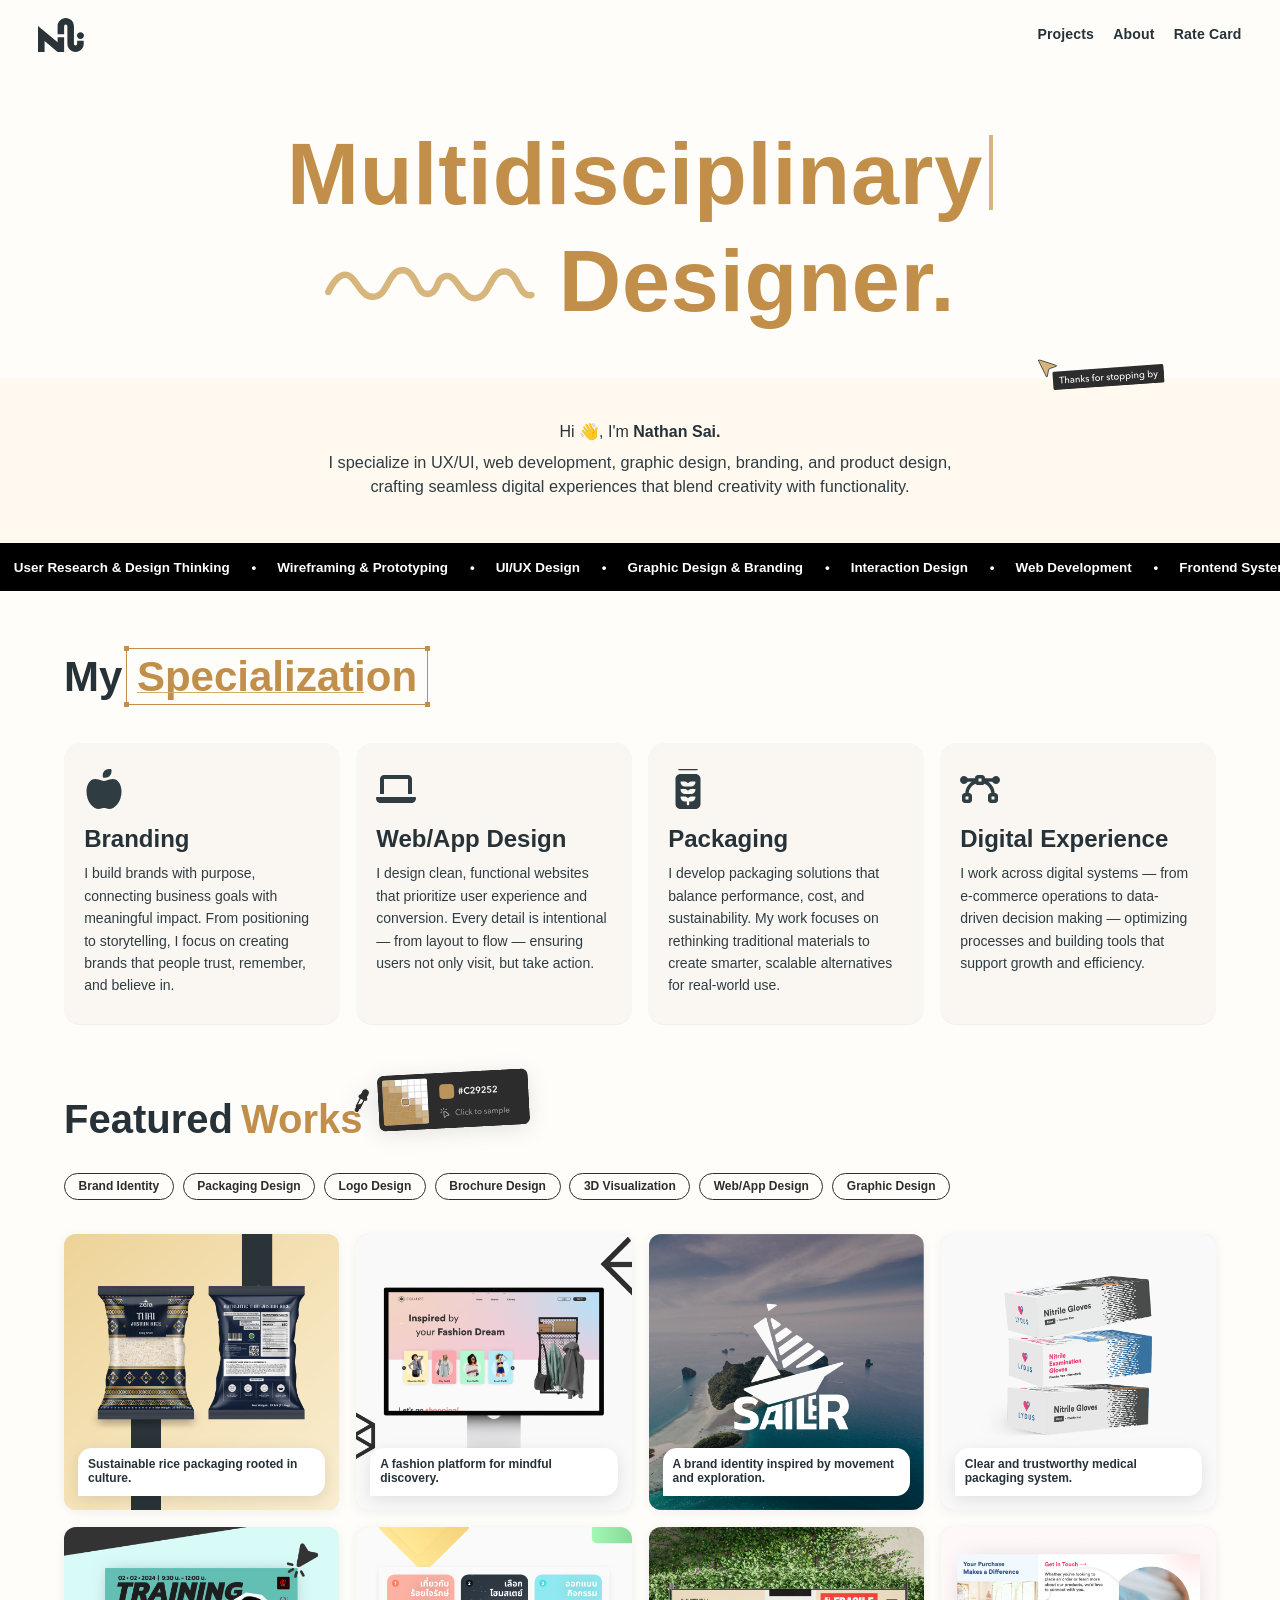
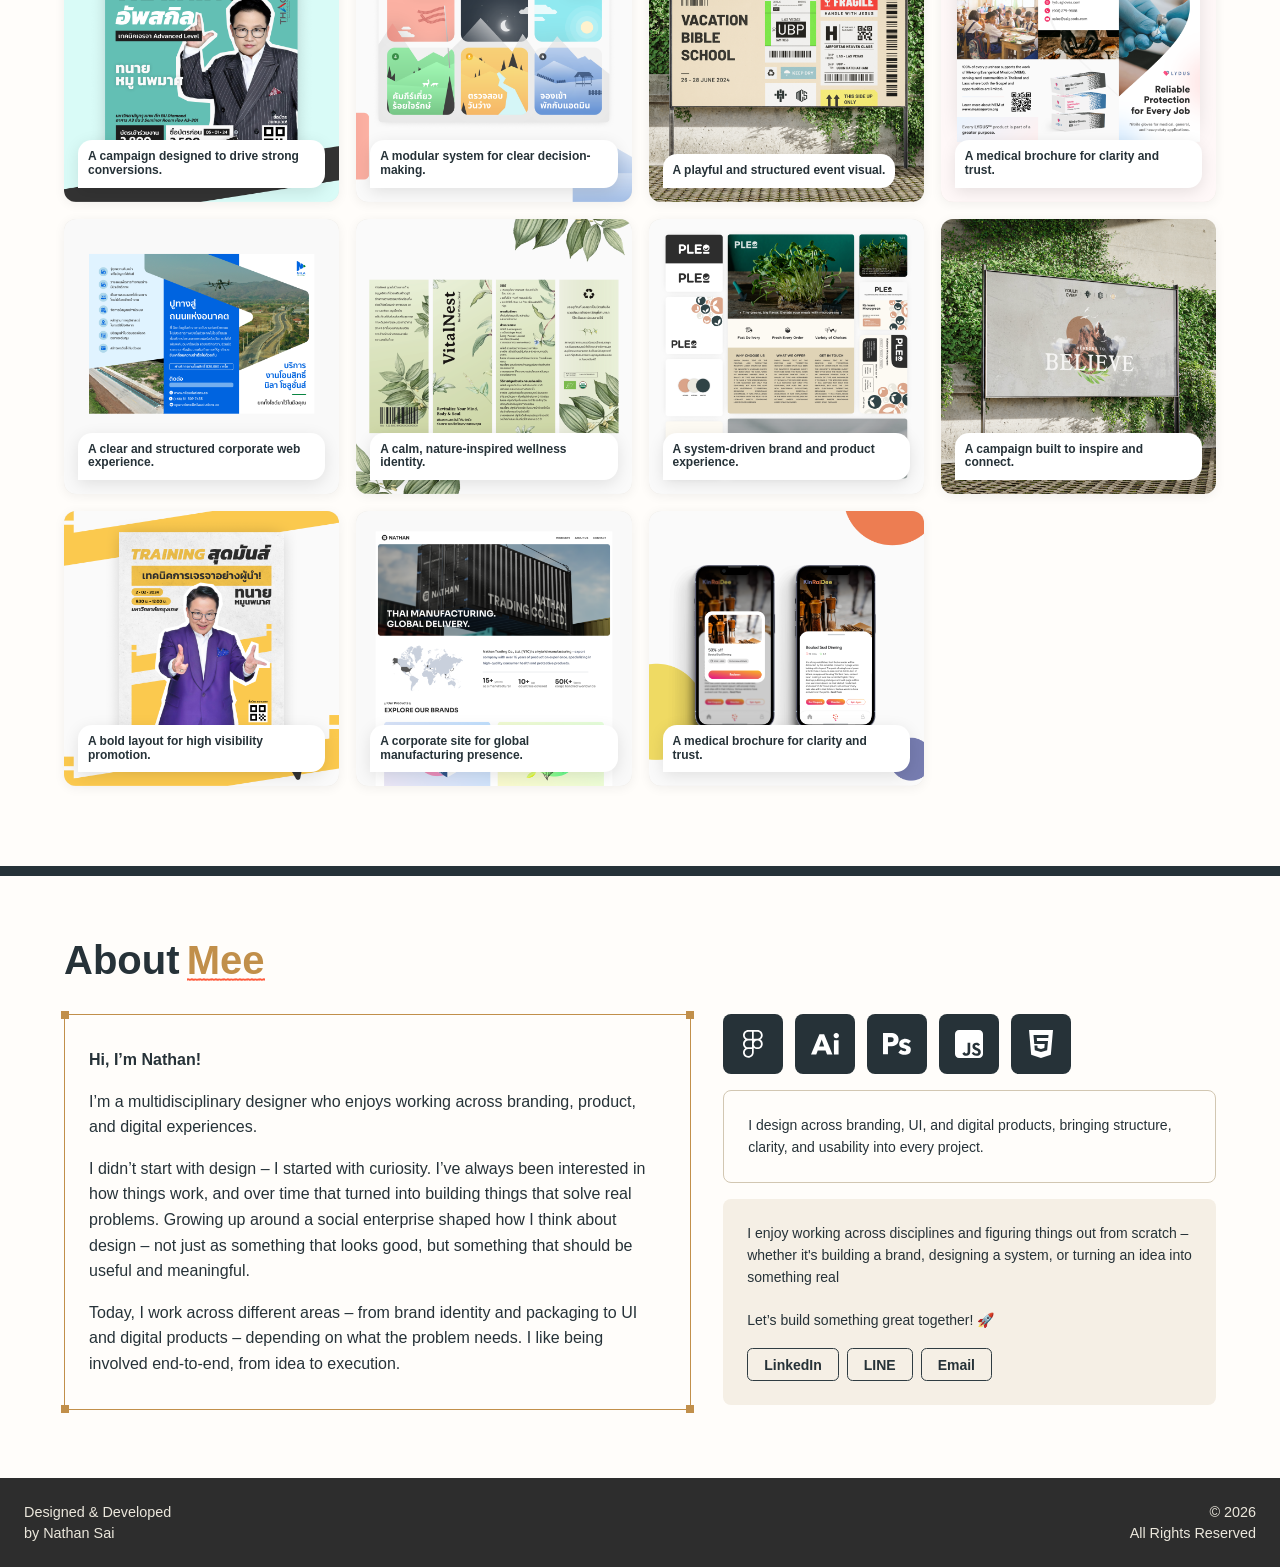
==== index.html @ 3f5f09cc "update: add rate-card page" ====
<!doctype html>
<html lang="en">
  <head>
    <meta charset="UTF-8" />
    <meta name="viewport" content="width=device-width, initial-scale=1.0" />
    <title>Nathan Sai | Multidisciplinary Designer</title>
    <link rel="stylesheet" href="css/styles.css" />
    <script src="js/script.js" defer></script>
  </head>
  <body>
    <header class="site-header">
      <a class="logo-link" href="index.html" aria-label="Home">
        <img src="assets/img/logo-nav.svg" alt="Nathan Sai logo" />
      </a>

      <button class="menu-toggle" aria-label="Toggle navigation" aria-expanded="false" aria-controls="site-nav">
        <span></span>
        <span></span>
        <span></span>
      </button>

      <nav class="site-nav" id="site-nav">
        <a href="#projects">Projects</a>
        <a href="#about">About</a>
        <a href="rate-card.html">Rate Card</a>
      </nav>
    </header>

    <main>
      <section class="hero-section">
        <div class="container hero-content">
          <h1 class="hero-title">
            <span class="hero-line">
              <span class="typing-word" data-typing-text="Multidisciplinary">Multidisciplinary</span>
            </span>
            <span class="hero-line hero-line--bottom">
              <img class="hero-wave" src="assets/img/line-element.svg" alt="" aria-hidden="true" />
              Designer.
            </span>
          </h1>
        </div>
      </section>

      <section class="intro-section">
        <img
          class="hero-intro-figure"
          src="assets/img/figma-user-mouse-element.svg"
          alt=""
          aria-hidden="true"
        />
        <div class="container intro-content">
          <h2>Hi 👋, I'm <strong>Nathan Sai.</strong></h2>
          <p>
            I specialize in UX/UI, web development, graphic design, branding, and product design,
            crafting seamless digital experiences that blend creativity with functionality.
          </p>
        </div>
      </section>

      <section class="tag-strip" aria-label="Core Skills">
        <div class="marquee-track" data-marquee>
          <span class="tag-pill">User Research &amp; Design Thinking</span>
          <span class="tag-pill">Wireframing &amp; Prototyping</span>
          <span class="tag-pill">UI/UX Design</span>
          <span class="tag-pill">Graphic Design &amp; Branding</span>
          <span class="tag-pill">Interaction Design</span>
          <span class="tag-pill">Web Development</span>
          <span class="tag-pill">Frontend Systems</span>
        </div>
      </section>

      <section class="specialization-section" aria-labelledby="specialization-heading">
        <div class="container specialization-section__inner">
          <h2 id="specialization-heading" class="specialization-heading">
            <span class="specialization-heading__my">My</span><span class="specialization-heading__selected">
              <span class="specialization-heading__handle specialization-heading__handle--tl" aria-hidden="true"></span>
              <span class="specialization-heading__handle specialization-heading__handle--tr" aria-hidden="true"></span>
              <span class="specialization-heading__handle specialization-heading__handle--bl" aria-hidden="true"></span>
              <span class="specialization-heading__handle specialization-heading__handle--br" aria-hidden="true"></span>
              <span class="specialization-heading__selected-text"><span class="specialization-first-letter">S</span>pecialization</span>
            </span>
          </h2>

          <div class="specialization-cards">
            <article class="specialization-card">
              <div class="specialization-card__icon" aria-hidden="true">
                <svg xmlns="http://www.w3.org/2000/svg" viewBox="0 0 448 512"><!--!Font Awesome Free v7.2.0 by @fontawesome - https://fontawesome.com License - https://fontawesome.com/license/free Copyright 2026 Fonticons, Inc.--><path d="M224 112c-8.8 0-16-7.2-16-16l0-16c0-44.2 35.8-80 80-80l16 0c8.8 0 16 7.2 16 16l0 16c0 44.2-35.8 80-80 80l-16 0zM0 288c0-76.3 35.7-160 112-160 27.3 0 59.7 10.3 82.7 19.3 18.8 7.3 39.9 7.3 58.7 0 22.9-8.9 55.4-19.3 82.7-19.3 76.3 0 112 83.7 112 160 0 128-80 224-160 224-16.5 0-38.1-6.6-51.5-11.3-8.1-2.8-16.9-2.8-25 0-13.4 4.7-35 11.3-51.5 11.3-80 0-160-96-160-224z"/></svg>
              </div>
              <h3 class="specialization-card__title">Branding</h3>
              <p class="specialization-card__copy">
                I build brands with purpose, connecting business goals with meaningful impact. From positioning to storytelling, I focus on creating brands that people trust, remember, and believe in.
              </p>
            </article>

            <article class="specialization-card">
              <div class="specialization-card__icon" aria-hidden="true">
                <svg xmlns="http://www.w3.org/2000/svg" viewBox="0 0 640 512"><!--!Font Awesome Free v7.2.0 by @fontawesome - https://fontawesome.com License - https://fontawesome.com/license/free Copyright 2026 Fonticons, Inc.--><path d="M128 32C92.7 32 64 60.7 64 96l0 240 64 0 0-240 384 0 0 240 64 0 0-240c0-35.3-28.7-64-64-64L128 32zM19.2 384C8.6 384 0 392.6 0 403.2 0 445.6 34.4 480 76.8 480l486.4 0c42.4 0 76.8-34.4 76.8-76.8 0-10.6-8.6-19.2-19.2-19.2L19.2 384z"/></svg>
              </div>
              <h3 class="specialization-card__title">Web/App Design</h3>
              <p class="specialization-card__copy">
                I design clean, functional websites that prioritize user experience and conversion. Every detail is intentional — from layout to flow — ensuring users not only visit, but take action.
              </p>
            </article>

            <article class="specialization-card">
              <div class="specialization-card__icon" aria-hidden="true">
                <svg xmlns="http://www.w3.org/2000/svg" viewBox="0 0 320 512"><!--!Font Awesome Free v7.2.0 by @fontawesome - https://fontawesome.com License - https://fontawesome.com/license/free Copyright 2026 Fonticons, Inc.--><path d="M32-8c0-13.3 10.7-24 24-24l208 0c13.3 0 24 10.7 24 24s-10.7 24-24 24L56 16C42.7 16 32 5.3 32-8zM0 128C0 92.7 28.7 64 64 64l192 0c35.3 0 64 28.7 64 64l0 320c0 35.3-28.7 64-64 64L64 512c-35.3 0-64-28.7-64-64L0 128zm112 32l-42.2 0c-3.2 0-5.8 2.6-5.8 5.8 0 32.1 26 58.2 58.2 58.2l75.6 0c32.1 0 58.2-26 58.2-58.2 0-3.2-2.6-5.8-5.8-5.8L208 160c-19.1 0-36.3 8.4-48 21.7-11.7-13.3-28.9-21.7-48-21.7zm48 117.7c-11.7-13.3-28.9-21.7-48-21.7l-42.2 0c-3.2 0-5.8 2.6-5.8 5.8 0 32.1 26 58.2 58.2 58.2l75.6 0c32.1 0 58.2-26 58.2-58.2 0-3.2-2.6-5.8-5.8-5.8L208 256c-19.1 0-36.3 8.4-48 21.7zM112 352l-42.2 0c-3.2 0-5.8 2.6-5.8 5.8 0 32.1 26 58.2 58.2 58.2l21.8 0 0 32c0 8.8 7.2 16 16 16s16-7.2 16-16l0-32 21.8 0c32.1 0 58.2-26 58.2-58.2 0-3.2-2.6-5.8-5.8-5.8L208 352c-19.1 0-36.3 8.4-48 21.7-11.7-13.3-28.9-21.7-48-21.7z"/></svg>
              </div>
              <h3 class="specialization-card__title">Packaging</h3>
              <p class="specialization-card__copy">
                I develop packaging solutions that balance performance, cost, and sustainability. My work focuses on rethinking traditional materials to create smarter, scalable alternatives for real-world use.
              </p>
            </article>

            <article class="specialization-card">
              <div class="specialization-card__icon" aria-hidden="true">
                <svg xmlns="http://www.w3.org/2000/svg" viewBox="0 0 640 512"><!--!Font Awesome Free v7.2.0 by @fontawesome - https://fontawesome.com License - https://fontawesome.com/license/free Copyright 2026 Fonticons, Inc.--><path d="M296 136l0-48 48 0 0 48-48 0zM288 32c-26.5 0-48 21.5-48 48l0 4-118.4 0C111.2 62.7 89.3 48 64 48 28.7 48 0 76.7 0 112s28.7 64 64 64c25.3 0 47.2-14.7 57.6-36l66.9 0c-58.9 39.6-98.9 105-104 180L80 320c-26.5 0-48 21.5-48 48l0 64c0 26.5 21.5 48 48 48l64 0c26.5 0 48-21.5 48-48l0-64c0-26.5-21.5-48-48-48l-3.3 0c5.9-67 48.5-123.4 107.5-149.1 8.6 12.7 23.2 21.1 39.8 21.1l64 0c16.6 0 31.1-8.4 39.8-21.1 59 25.7 101.6 82.1 107.5 149.1l-3.3 0c-26.5 0-48 21.5-48 48l0 64c0 26.5 21.5 48 48 48l64 0c26.5 0 48-21.5 48-48l0-64c0-26.5-21.5-48-48-48l-4.5 0c-5-75-45.1-140.4-104-180l66.9 0c10.4 21.3 32.3 36 57.6 36 35.3 0 64-28.7 64-64s-28.7-64-64-64c-25.3 0-47.2 14.7-57.6 36l-118.4 0 0-4c0-26.5-21.5-48-48-48l-64 0zM88 376l48 0 0 48-48 0 0-48zm416 48l0-48 48 0 0 48-48 0z"/></svg>
              </div>
              <h3 class="specialization-card__title">Digital Experience</h3>
              <p class="specialization-card__copy">
                I work across digital systems — from e-commerce operations to data-driven decision making — optimizing processes and building tools that support growth and efficiency.
              </p>
            </article>
          </div>
        </div>
      </section>

      <section class="featured-section" id="projects">
        <div class="container">
          <div class="featured-works-header">
            <h2 class="featured-section__title">
              Featured
              <span class="featured-heading-highlight">
                <span class="featured-works-highlight">
                  Works
                  <span class="featured-eyedrop-ui" aria-hidden="true">
                    <img src="assets/img/eye-drop-icon.svg" class="featured-eyedrop-icon" alt="" />
                    <img src="assets/img/figma-eye-drop-box.svg" class="featured-eyedrop-box" alt="" />
                  </span>
                </span>
              </span>
              <span class="featured-heading-icon" aria-hidden="true">
                <img src="assets/img/i-cursor-icon.svg" alt="" />
              </span>
            </h2>
          </div>
          <div class="featured-work-filters" data-featured-filters aria-label="Filter featured works by tag"></div>

          <div class="featured-work-grid">
            <article
              class="featured-work-card"
              role="button"
              tabindex="0"
              data-project-index="1"
              aria-haspopup="dialog"
              aria-controls="featured-work-modal"
              aria-label="Open project: Zeragrains Packaging"
            >
              <img src="assets/img/featured-img/img-1.png" alt="Zeragrains packaging project" />
              <div class="featured-work-bubble">
                Sustainable rice packaging rooted in culture.
              </div>
            </article>

            <article
              class="featured-work-card"
              role="button"
              tabindex="0"
              data-project-index="2"
              aria-haspopup="dialog"
              aria-controls="featured-work-modal"
              aria-label="Open project: CQUARE Website"
            >
              <img src="assets/img/featured-img/img-2.png" alt="CQUARE website project" />
              <div class="featured-work-bubble">
                A fashion platform for mindful discovery.
              </div>
            </article>

            <article
              class="featured-work-card"
              role="button"
              tabindex="0"
              data-project-index="3"
              aria-haspopup="dialog"
              aria-controls="featured-work-modal"
              aria-label="Open project: Sailer Branding"
            >
              <img src="assets/img/featured-img/img-3.png" alt="Sailer branding project" />
              <div class="featured-work-bubble">
                A brand identity inspired by movement and exploration.
              </div>
            </article>

            <article
              class="featured-work-card"
              role="button"
              tabindex="0"
              data-project-index="4"
              aria-haspopup="dialog"
              aria-controls="featured-work-modal"
              aria-label="Open project: LYDUS Gloves Packaging"
            >
              <img src="assets/img/featured-img/img-4.png" alt="LYDUS gloves packaging project" />
              <div class="featured-work-bubble">
                Clear and trustworthy medical packaging system.
              </div>
            </article>

            <article
              class="featured-work-card"
              role="button"
              tabindex="0"
              data-project-index="5"
              aria-haspopup="dialog"
              aria-controls="featured-work-modal"
              aria-label="Open project: Training Campaign"
            >
              <img src="assets/img/featured-img/img-5.png" alt="Training campaign project" />
              <div class="featured-work-bubble">
                A campaign designed to drive strong conversions.
              </div>
            </article>

            <article
              class="featured-work-card"
              role="button"
              tabindex="0"
              data-project-index="6"
              aria-haspopup="dialog"
              aria-controls="featured-work-modal"
              aria-label="Open project: UI Card System"
            >
              <img src="assets/img/featured-img/img-6.png" alt="UI card system project" />
              <div class="featured-work-bubble">
                A modular system for clear decision-making.
              </div>
            </article>

            <article
              class="featured-work-card"
              role="button"
              tabindex="0"
              data-project-index="7"
              aria-haspopup="dialog"
              aria-controls="featured-work-modal"
              aria-label="Open project: Vacation Bible School Poster"
            >
              <img src="assets/img/featured-img/img-7.png" alt="Vacation Bible School poster project" />
              <div class="featured-work-bubble">
                A playful and structured event visual.
              </div>
            </article>

            <article
              class="featured-work-card"
              role="button"
              tabindex="0"
              data-project-index="8"
              aria-haspopup="dialog"
              aria-controls="featured-work-modal"
              aria-label="Open project: Medical Brochure"
            >
              <img src="assets/img/featured-img/img-8.png" alt="Medical brochure project" />
              <div class="featured-work-bubble">
                A medical brochure for clarity and trust.
              </div>
            </article>

            <article
              class="featured-work-card"
              role="button"
              tabindex="0"
              data-project-index="9"
              aria-haspopup="dialog"
              aria-controls="featured-work-modal"
              aria-label="Open project: Infrastructure Website"
            >
              <img src="assets/img/featured-img/img-9.png" alt="Infrastructure website project" />
              <div class="featured-work-bubble">
                A clear and structured corporate web experience.
              </div>
            </article>

            <article
              class="featured-work-card"
              role="button"
              tabindex="0"
              data-project-index="10"
              aria-haspopup="dialog"
              aria-controls="featured-work-modal"
              aria-label="Open project: VitalNest Branding"
            >
              <img src="assets/img/featured-img/img-10.png" alt="VitalNest branding project" />
              <div class="featured-work-bubble">
                A calm, nature-inspired wellness identity.
              </div>
            </article>

            <article
              class="featured-work-card"
              role="button"
              tabindex="0"
              data-project-index="11"
              aria-haspopup="dialog"
              aria-controls="featured-work-modal"
              aria-label="Open project: PLE Project"
            >
              <img src="assets/img/featured-img/img-11.png" alt="PLE project" />
              <div class="featured-work-bubble">
                A system-driven brand and product experience.
              </div>
            </article>

            <article
              class="featured-work-card"
              role="button"
              tabindex="0"
              data-project-index="12"
              aria-haspopup="dialog"
              aria-controls="featured-work-modal"
              aria-label="Open project: Believe Campaign"
            >
              <img src="assets/img/featured-img/img-12.png" alt="Believe campaign project" />
              <div class="featured-work-bubble">
                A campaign built to inspire and connect.
              </div>
            </article>

            <article
              class="featured-work-card"
              role="button"
              tabindex="0"
              data-project-index="13"
              aria-haspopup="dialog"
              aria-controls="featured-work-modal"
              aria-label="Open project: Training Poster"
            >
              <img src="assets/img/featured-img/img-13.png" alt="Training poster project" />
              <div class="featured-work-bubble">
                A bold layout for high visibility promotion.
              </div>
            </article>

            <article
              class="featured-work-card"
              role="button"
              tabindex="0"
              data-project-index="14"
              aria-haspopup="dialog"
              aria-controls="featured-work-modal"
              aria-label="Open project: Nathan Trading Website"
            >
              <img src="assets/img/featured-img/img-14.png" alt="Nathan Trading website project" />
              <div class="featured-work-bubble">
                A corporate site for global manufacturing presence.
              </div>
            </article>

            <article
              class="featured-work-card"
              role="button"
              tabindex="0"
              data-project-index="15"
              aria-haspopup="dialog"
              aria-controls="featured-work-modal"
              aria-label="Open project: Medical Brochure"
            >
              <img src="assets/img/featured-img/img-15.png" alt="Medical brochure project" />
              <div class="featured-work-bubble">
                A medical brochure for clarity and trust.
              </div>
            </article>
          </div>
        </div>
      </section>

      <section class="about-section" id="about">
        <div class="container">
          <h2 class="about-heading">
            About <span class="about-heading-wrong">Mee</span>
          </h2>
          <div class="about-grid">
            <article class="about-bio-box">
              <span class="about-bio-handle about-bio-handle--tl" aria-hidden="true"></span>
              <span class="about-bio-handle about-bio-handle--tr" aria-hidden="true"></span>
              <span class="about-bio-handle about-bio-handle--bl" aria-hidden="true"></span>
              <span class="about-bio-handle about-bio-handle--br" aria-hidden="true"></span>
              <div class="about-bio-inner">
                <p><strong>Hi, I&rsquo;m Nathan!</strong></p>
                <p>
                  I’m a multidisciplinary designer who enjoys working across branding, product, and digital experiences.
                </p>
                <p>
                  I didn’t start with design – I started with curiosity. I’ve always been interested in how things work, and over time that turned into building things that solve real problems. Growing up around a social enterprise shaped how I think about design – not just as something that looks good, but something that should be useful and meaningful.
                </p>
                <p>
                  Today, I work across different areas – from brand identity and packaging to UI and digital products – depending on what the problem needs. I like being involved end-to-end, from idea to execution.
                </p>
              </div>
            </article>

            <div class="about-right">
              <ul class="about-tools" role="list">
                <li>
                  <div class="about-tool-card">
                    <img src="assets/img/figma-icon-wh.svg" alt="" />
                    <span class="visually-hidden">Figma</span>
                  </div>
                </li>
                <li>
                  <div class="about-tool-card">
                    <img src="assets/img/ai-icon-wh.svg" alt="" />
                    <span class="visually-hidden">Adobe Illustrator</span>
                  </div>
                </li>
                <li>
                  <div class="about-tool-card">
                    <img src="assets/img/ps-icon-wh.svg" alt="" />
                    <span class="visually-hidden">Adobe Photoshop</span>
                  </div>
                </li>
                <li>
                  <div class="about-tool-card">
                    <img src="assets/img/js-icon-wh.svg" alt="" />
                    <span class="visually-hidden">JavaScript</span>
                  </div>
                </li>
                <li>
                  <div class="about-tool-card">
                    <img src="assets/img/html-icon-wh.svg" alt="" />
                    <span class="visually-hidden">HTML5</span>
                  </div>
                </li>
              </ul>

              <div class="about-info-grid">
                <article class="about-card-light">
                  <p>
                    I design across branding, UI, and digital products, bringing structure, clarity, and usability into every project.
                  </p>
                </article>

                <article class="about-card-cream">
                  <p>
                    I enjoy working across disciplines and figuring things out from scratch – whether it's building a brand, designing a system, or turning an idea into something real
                    <br>
                    <br>
                    Let&rsquo;s build something great together! 🚀
                  </p>
                  <div class="about-contact-row">
                    <a href="https://www.linkedin.com/in/tirapong-saiyasak-47a87021b" target="_blank" class="about-contact-pill">LinkedIn</a>
                    <a href="https://line.me/ti/p/drZA25r5i5" target="_blank" class="about-contact-pill">LINE</a>
                    <a href="mailto:nathan.tirapong@gmail.com" class="about-contact-pill">Email</a>
                  </div>
                </article>
              </div>
            </div>
          </div>
        </div>
      </section>
    </main>

    <div
      id="featured-work-modal"
      class="featured-modal"
      data-featured-modal
      hidden
      aria-hidden="true"
    >
      <div class="featured-modal__backdrop" tabindex="-1"></div>
      <div
        class="featured-modal__panel"
        role="dialog"
        aria-modal="true"
        aria-labelledby="featured-modal-title"
      >
        <div class="featured-modal__scroll">
          <div class="featured-modal__carousel">
            <button
              type="button"
              class="featured-modal__arrow left"
              data-featured-carousel-prev
              aria-label="Previous image"
            >
              <svg viewBox="0 0 256 512" aria-hidden="true" focusable="false">
                <path
                  d="M9.4 233.4c-12.5 12.5-12.5 32.8 0 45.3l160 160c12.5 12.5 32.8 12.5 45.3 0s12.5-32.8 0-45.3L77.3 256 214.6 118.6c12.5-12.5 12.5-32.8 0-45.3s-32.8-12.5-45.3 0l-160 160z"
                />
              </svg>
            </button>
            <div class="featured-modal__viewport" data-featured-viewport>
              <div class="featured-modal__track" data-featured-track></div>
            </div>
            <button
              type="button"
              class="featured-modal__arrow right"
              data-featured-carousel-next
              aria-label="Next image"
            >
              <svg viewBox="0 0 256 512" aria-hidden="true" focusable="false">
                <path
                  d="M247.1 233.4c12.5 12.5 12.5 32.8 0 45.3l-160 160c-12.5 12.5-32.8 12.5-45.3 0s-12.5-32.8 0-45.3L179.2 256 41.9 118.6c-12.5-12.5-12.5-32.8 0-45.3s32.8-12.5 45.3 0l160 160z"
                />
              </svg>
            </button>
            <div class="featured-modal__dots" data-featured-dots aria-label="Image carousel"></div>
          </div>

          <div class="featured-modal__body featured-modal__content">
            <h2 id="featured-modal-title" class="featured-modal__title"></h2>
            <p class="featured-modal__description" data-featured-description></p>
            <ul class="featured-modal__tags" data-featured-tags></ul>
          </div>
        </div>
      </div>
    </div>

    <footer class="site-footer" id="contact">
      <p class="footer-left">Designed &amp; Developed<br />by Nathan Sai</p>
      <p class="footer-right">&copy; 2026<br />All Rights Reserved</p>
    </footer>
  </body>
</html>
---- css/styles.css ----
@font-face {
  font-family: "Metropolis";
  src:
    local("Metropolis"),
    local("Metropolis-Regular"),
    url("assets/font/metropolis/Metropolis-Regular.otf") format("opentype");
  font-style: normal;
  font-weight: 400;
  font-display: swap;
}

@font-face {
  font-family: "Metropolis";
  src:
    local("Metropolis SemiBold"),
    local("Metropolis-SemiBold"),
    url("assets/font/metropolis/Metropolis-SemiBold.otf") format("opentype");
  font-style: normal;
  font-weight: 600;
  font-display: swap;
}

@font-face {
  font-family: "Metropolis";
  src:
    local("Metropolis Bold"),
    local("Metropolis-Bold"),
    url("assets/font/metropolis/Metropolis-Bold.otf") format("opentype");
  font-style: normal;
  font-weight: 700;
  font-display: swap;
}

:root {
  --bg: #fffdfa;
  --surface: #ebe7dc;
  --card: #dfdbd3;
  --ink: #263238;
  --ink-soft: #2f3c42;
  --primary: var(--ink);
  --text-secondary: var(--ink-soft);
  --gold: #c18f4a;
  --gold-soft: #cfad6d;
  --line: #d2c7b2;
  --font-main: "Metropolis", "Avenir Next", "Avenir", "Helvetica Neue", Arial, sans-serif;

  /* Type scale (rem; responsiveness via html font-size + breakpoint overrides) */
  --fs-xs: 0.75rem;
  --fs-sm: 0.875rem;
  --fs-md: 1rem;
  --fs-lg: 1.25rem;
  --fs-xl: 1.5rem;
  --fs-2xl: 2rem;
  --fs-3xl: 2.5rem;
  --fs-4xl: 3rem;
  --fs-display: 4.25rem;
  --fs-lede: 2.95rem;

  /* Legacy aliases — prefer --fs-* in new rules */
  --font-size-xs: var(--fs-xs);
  --font-size-sm: var(--fs-sm);
  --font-size-base: var(--fs-md);
  --font-size-md: var(--fs-md);
  --font-size-lg: var(--fs-lg);
  --font-size-xl: var(--fs-xl);
  --font-size-2xl: var(--fs-2xl);
  --font-size-3xl: var(--fs-3xl);
  --font-size-4xl: 2.625rem;
  --font-size-hero: var(--fs-4xl);

  --line-tight: 1.15;
  --line-normal: 1.45;
  --line-relaxed: 1.6;

  /* Spacing scale */
  --space-1: 0.25rem;
  --space-2: 0.5rem;
  --space-3: 0.75rem;
  --space-4: 1rem;
  --space-5: 1.5rem;
  --space-6: 2rem;
  --space-7: 3rem;

  /* Radius */
  --radius-sm: 0.5rem;
  --radius-md: 0.75rem;
  --radius-lg: 1.25rem;
  --radius-card: 1rem;
}

* {
  box-sizing: border-box;
}

html {
  font-size: 16px;
  scroll-behavior: smooth;
}

@media (max-width: 768px) {
  html {
    font-size: 15px;
  }

  :root {
    --fs-3xl: 2rem;
    --fs-2xl: 1.75rem;
    --fs-xl: 1.25rem;
    --fs-display: 3.5rem;
    --fs-lede: 2.5rem;
  }
}

@media (max-width: 480px) {
  html {
    font-size: 14px;
  }

  :root {
    --fs-3xl: 1.75rem;
    --fs-2xl: 1.5rem;
    --fs-xl: 1.125rem;
    --fs-display: 3rem;
    --fs-lede: 2.125rem;
  }
}

body {
  margin: 0;
  font-family: var(--font-main);
  color: var(--ink);
  background: var(--bg);
  line-height: 1.45;
}

body::before {
  content: "";
  position: fixed;
  inset: 0;
  background: rgb(18 25 30 / 24%);
  opacity: 0;
  pointer-events: none;
  transition: opacity 220ms ease;
  z-index: 24;
}

body.nav-open {
  overflow: hidden;
}

body.nav-open::before {
  opacity: 1;
  pointer-events: auto;
}

a {
  color: inherit;
  text-decoration: none;
}

img {
  display: block;
  max-width: 100%;
}

.visually-hidden {
  position: absolute;
  width: 1px;
  height: 1px;
  margin: -1px;
  padding: 0;
  border: 0;
  overflow: hidden;
  clip: rect(0, 0, 0, 0);
  white-space: nowrap;
}

.container {
  width: min(77.5rem, 90vw);
  margin-inline: auto;
}

.narrow {
  width: min(59.375rem, 91.5vw);
  margin-inline: auto;
}

.site-header {
  width: min(76.875rem, 94vw);
  margin: 0 auto;
  position: relative;
  z-index: 30;
  display: flex;
  align-items: center;
  justify-content: space-between;
  padding: 1.1rem 0;
  background: #fffdfa;
}

.logo-link img {
  width: 2.875rem;
  height: auto;
}

.site-nav {
  display: flex;
  align-items: center;
  gap: 1.2rem;
  font-size: 0.88rem;
  font-weight: 700;
  letter-spacing: 0.01em;
}

.site-nav a {
  border-bottom: 1.5px solid transparent;
  transition: border-color 180ms ease;
}

.site-nav a:hover,
.site-nav a:focus-visible {
  border-bottom: 2px solid var(--gold-soft);
}

.menu-toggle {
  display: none;
  width: 2.625rem;
  height: 2.625rem;
  border: 0;
  background: transparent;
  padding: 0;
  cursor: pointer;
  align-items: center;
  justify-content: center;
  flex-direction: column;
  gap: 0.3125rem;
}

.menu-toggle span {
  display: block;
  width: 1.5rem;
  height: 2px;
  border-radius: 999px;
  background: var(--ink);
  transition: transform 240ms ease, opacity 200ms ease;
}

.menu-toggle:focus-visible {
  outline: 2px solid var(--gold);
  outline-offset: 0.1875rem;
}

.menu-toggle.is-open span:nth-child(1) {
  transform: translateY(0.4375rem) rotate(45deg);
}

.menu-toggle.is-open span:nth-child(2) {
  opacity: 0;
}

.menu-toggle.is-open span:nth-child(3) {
  transform: translateY(-0.4375rem) rotate(-45deg);
}

.hero-section {
  padding: 4rem 0 3.5rem;
  background: var(--bg);
  display: flex;
  align-items: center;
  justify-content: center;
}

.hero-content {
  text-align: center;
}

.hero-title {
  margin: 0;
  font-family: var(--font-main);
  font-weight: 700;
  font-size: 5.4rem;
  line-height: 0.95;
  letter-spacing: 0.01em;
  color: var(--gold);
}

.hero-line {
  display: block;
}

.typing-word {
  display: inline-block;
  min-width: 14ch;
  text-align: center;
  white-space: nowrap;
}

.typing-word::after {
  content: "";
  display: inline-block;
  width: 0.045em;
  height: 0.86em;
  margin-left: 0.07em;
  background: #D6B67C;
  vertical-align: -0.06em;
  animation: typing-caret 850ms steps(1, end) infinite;
}

.typing-word.is-done::after {
  animation-duration: 1.2s;
}

@keyframes typing-caret {
  0%,
  45% {
    opacity: 1;
  }

  46%,
  100% {
    opacity: 0;
  }
}

.hero-line--bottom {
  display: inline-flex;
  align-items: center;
  gap: 1.5rem;
  margin-top: 1.5rem;
}

.hero-wave {
  width: 13.125rem;
  margin-top: 0.5rem;
  object-fit: cover;
  object-position: center;
  flex-shrink: 0;
}

.intro-section {
  background: #FFF9F0;
  padding: 2.8rem 0;
  position: relative;
  overflow: visible;
}

.intro-content {
  text-align: center;
}

.hero-intro-figure {
  position: absolute;
  top: -1.4375rem;
  right: min(9vw, 14.375rem);
  width: 7.8125rem;
  height: auto;
  pointer-events: none;
  z-index: 5;
  transform-origin: center bottom;
  transform: rotate(-4deg);
}

.intro-content h2 {
  margin: 0;
  font-family: var(--font-main);
  font-size: 1rem;
  line-height: 1.2;
  font-weight: 400;
  color: var(--ink);
}

.intro-content h2 strong {
  font-weight: 700;
}

.intro-content p {
  max-width: 40rem;
  margin: 0.5rem auto 0;
  font-size: 1.02rem;
  line-height: 1.5;
  color: var(--ink-soft);
}

.tag-strip {
  overflow: hidden;
  background: #000;
  border-top: 1px solid #000;
  border-bottom: 1px solid #000;
  padding: 0.5rem 0;
}

.marquee-track {
  display: flex;
  align-items: center;
  gap: 0;
  width: max-content;
  animation: marquee 28s linear infinite;
}

.tag-pill {
  position: relative;
  display: flex;
  justify-content: center;
  align-items: center;
  margin-right: 1.25rem;
  border: 1px solid #000;
  border-radius: 50%;
  padding: 0.3rem 0.8rem 0.2rem;
  font-size: 0.84rem;
  font-weight: 600;
  color: #fff;
  white-space: nowrap;
}

.tag-pill:not(:last-child)::after {
  content: "•";
  position: absolute;
  right: -0.86rem;
  top: 53%;
  transform: translateY(-50%);
}

@keyframes marquee {
  from {
    transform: translateX(0);
  }

  to {
    transform: translateX(-50%);
  }
}

.specialization-section {
  padding: 3.6rem 0 0;
  background: var(--bg);
}

.specialization-section__inner {
  display: flex;
  flex-direction: column;
  align-items: flex-start;
}

.specialization-heading {
  display: flex;
  flex-wrap: nowrap;
  align-items: baseline;
  justify-content: center;
  gap: 0.25rem;
  margin: 0;
  font-family: var(--font-main);
  font-size: var(--font-size-4xl);
  line-height: var(--line-tight);
  font-weight: 700;
  text-align: center;
  color: var(--ink);
}

.specialization-heading__my {
  flex-shrink: 0;
  font-weight: 700;
  color: var(--ink);
}

.specialization-heading__selected {
  position: relative;
  display: inline-block;
  flex-shrink: 0;
  margin-left: 0;
  padding: 0.25rem 0.6rem 0.15rem;
  color: var(--ink);
  font-weight: 700;
  border: 1px solid var(--gold);
}

.specialization-heading__selected-text {
  position: relative;
  z-index: 1;
  color: var(--gold);
}

.specialization-first-letter {
  position: relative;
  display: inline-block;
}

.specialization-first-letter::after {
  content: "";
  position: absolute;
  left: 0;
  width: 9.7ch;
  bottom: 0.2em;
  height: 0.03em;
  background: var(--gold-soft);
}

.specialization-heading__handle {
  position: absolute;
  z-index: 2;
  width: 0.3125rem;
  height: 0.3125rem;
  background: var(--gold);
  pointer-events: none;
}

.specialization-heading__handle--tl {
  top: -0.1875rem;
  left: -0.1875rem;
}

.specialization-heading__handle--tr {
  top: -0.1875rem;
  right: -0.1875rem;
}

.specialization-heading__handle--bl {
  bottom: -0.1875rem;
  left: -0.1875rem;
}

.specialization-heading__handle--br {
  bottom: -0.1875rem;
  right: -0.1875rem;
}

.specialization-cards {
  display: grid;
  grid-template-columns: repeat(4, minmax(0, 1fr));
  gap: var(--space-4);
  width: 100%;
  max-width: 100%;
  margin-top: 2.35rem;
}

.specialization-card {
  position: relative;
  z-index: 0;
  display: flex;
  flex-direction: column;
  align-items: flex-start;
  align-self: stretch;
  min-width: 0;
  min-height: 0;
  height: 100%;
  padding: 1.55rem 1.2rem 1.65rem;
  border: 1px solid transparent;
  border-radius: var(--radius-card);
  background: #faf7f2;
  color: var(--ink);
  box-shadow: 0 0.0625rem 0 rgb(0 0 0 / 5%);
  transition:
    border-color 0.3s ease,
    box-shadow 0.35s ease,
    transform 0.35s cubic-bezier(0.22, 1, 0.32, 1);
}

@media (hover: hover) and (pointer: fine) {
  .specialization-card:hover {
    z-index: 1;
    border-color: var(--gold);
    box-shadow: 0 0.75rem 1.75rem rgb(0 0 0 / 8%);
    transform: translateY(-0.25rem) scale(1.02);
  }

  .specialization-card:hover .specialization-card__icon {
    color: var(--gold);
  }
}

.specialization-card__icon {
  flex-shrink: 0;
  color: var(--ink-soft);
  transition: color 0.3s ease;
}

.specialization-card__icon svg {
  display: block;
  width: 2.5rem;
  height: 2.5rem;
  fill: currentColor;
  transition: fill 0.3s ease, stroke 0.3s ease;
}

.specialization-card__title {
  margin: 1.05rem 0 0.6rem;
  font-family: var(--font-main);
  font-size: var(--font-size-xl);
  line-height: var(--line-tight);
  font-weight: 700;
  color: var(--ink);
}

.specialization-card__copy {
  margin: 0;
  font-size: var(--font-size-sm);
  line-height: var(--line-relaxed);
  color: var(--ink-soft);
}

@media (max-width: 980px) {
  .specialization-section {
    padding: 2.6rem 0 2.5rem;
  }

  .specialization-heading {
    font-size: var(--font-size-3xl);
    line-height: var(--line-tight);
    gap: 0.375rem;
  }

  .specialization-card__title {
    font-size: var(--font-size-lg);
    line-height: var(--line-tight);
  }

  .specialization-card__copy {
    font-size: var(--font-size-base);
    line-height: var(--line-relaxed);
  }
}

@media (max-width: 1024px) {
  .specialization-cards {
    grid-template-columns: repeat(2, minmax(0, 1fr));
  }
}

@media (max-width: 560px) {
  .specialization-cards {
    grid-template-columns: 1fr;
  }
}

.section-title {
  margin: 0;
  font-family: var(--font-main);
  font-size: var(--fs-4xl);
  line-height: 1;
  font-weight: 700;
  text-align: center;
}

.featured-section {
  padding: 4.5rem 0 5rem;
  background: var(--bg);
}

.featured-section .container {
  display: flex;
  flex-direction: column;
  gap: 1rem;
  width: min(77.5rem, 90vw);
  margin-inline: auto;
}

.featured-section__title {
  margin: 0;
  font-family: var(--font-main);
  font-size: var(--font-size-3xl);
  line-height: var(--line-tight);
  font-weight: 700;
  text-align: center;
  color: var(--ink);
  display: flex;
  align-items: center;
  justify-content: center;
  position: relative;
  width: fit-content;
  gap: 0.5rem;
}

.featured-works-header {
  position: relative;
  display: inline-block;
}

.featured-works-highlight {
  position: relative;
  z-index: 1;
  display: inline-block;
}

.featured-heading-highlight {
  position: relative;
  z-index: 0;
  display: inline-block;
  margin-left: 0;
  color: var(--gold);
}

.featured-heading-icon {
  display: none;
  position: absolute;
  left: calc(100% - 0.08rem);
  top: 50%;
  transform: translateY(-48%);
  align-items: center;
  justify-content: center;
  width: 1.65rem;
  height: 1.65rem;
  color: var(--gold);
  flex-shrink: 0;
  pointer-events: none;
}

.featured-heading-icon img {
  width: 100%;
  height: 100%;
  display: block;
}

.featured-eyedrop-ui {
  position: absolute;
  right: -10.4rem;
  top: -1.5rem;
  display: flex;
  align-items: center;
  gap: 0.35rem;
  pointer-events: none;
  filter: drop-shadow(0 4px 10px rgb(0 0 0 / 10%));
}

.featured-eyedrop-box {
  display: block;
  height: 3.5rem;
  width: auto;
  transform: rotate(-3deg);
}

.featured-eyedrop-icon {
  display: block;
  width: 1.3rem;
  height: auto;
  transform: rotate(-18deg);
}

.featured-heading-highlight::before {
  content: "";
  position: absolute;
  z-index: -1;
  left: 1.02em;
  right: -0.07em;
  top: 0.06em;
  bottom: 0.1em;
  /* background: rgb(124 199 219 / 40%); */
}

.featured-work-filters {
  display: flex;
  align-items: center;
  gap: 0.55rem;
  margin: 0.9rem 0 1.15rem;
  width: 100%;
  overflow-x: auto;
  overflow-y: hidden;
  scrollbar-width: none;
  -ms-overflow-style: none;
}

.featured-work-filters::-webkit-scrollbar {
  display: none;
}

.featured-work-filter {
  appearance: none;
  border: 1.5px solid #2d2d2d;
  background: transparent;
  color: #2d2d2d;
  border-radius: 999px;
  padding: 0.42rem 0.85rem;
  font-size: var(--font-size-xs);
  font-weight: 600;
  line-height: 1;
  white-space: nowrap;
  cursor: pointer;
  transition: all 0.2s ease;
}

.featured-work-filter:hover,
.featured-work-filter:focus-visible {
  background: rgb(45 45 45 / 8%);
  border-color: #2d2d2d;
  color: #2d2d2d;
  outline: none;
}

.featured-work-filter.is-active {
  border-color: #2d2d2d;
  background: #2d2d2d;
  color: #fafafa;
}

.featured-work-filter.is-active:hover,
.featured-work-filter.is-active:focus-visible {
  background: #1f1f1f;
  color: #fafafa;
  border-color: #1f1f1f;
}

.featured-work-grid {
  display: grid;
  grid-template-columns: repeat(4, minmax(0, 1fr));
  gap: 1.0625rem;
  width: 100%;
}

.featured-work-card {
  position: relative;
  aspect-ratio: 1 / 1;
  border-radius: var(--radius-md);
  overflow: hidden;
  background: #e8e4dc;
  box-shadow: 0 0.125rem 0.75rem rgb(0 0 0 / 6%);
  transition: box-shadow 0.4s ease;
  cursor: pointer;
}

.featured-work-card:focus-visible {
  outline: 2px solid var(--gold);
  outline-offset: 0.1875rem;
}

.featured-work-card:focus-within {
  box-shadow: 0 0.375rem 1.375rem rgb(0 0 0 / 10%);
}

.featured-work-card img {
  display: block;
  width: 100%;
  height: 100%;
  object-fit: cover;
  object-position: center;
  transform: scale(1);
  transform-origin: center center;
  transition: transform 0.45s cubic-bezier(0.22, 1, 0.32, 1);
}

@media (hover: hover) and (pointer: fine) {
  .featured-work-card:hover {
    box-shadow: 0 0.5rem 1.625rem rgb(0 0 0 / 12%);
  }

  .featured-work-card:hover img {
    transform: scale(1.05);
  }
}

.featured-work-bubble {
  position: absolute;
  bottom: 0.875rem;
  left: 0.875rem;
  z-index: 2;
  max-width: calc(100% - 1.75rem);
  padding: 0.625rem;
  border-radius: 0.875rem 0.875rem 0.875rem 0;
  background: #fff;
  color: var(--ink);
  font-family: var(--font-main);
  font-size: var(--font-size-xs);
  line-height: var(--line-tight);
  font-weight: 600;
  box-shadow: 0 0.25rem 1rem rgb(0 0 0 / 10%);
}

@media (max-width: 1200px) {
  .featured-work-grid {
    grid-template-columns: repeat(3, minmax(0, 1fr));
  }
}

@media (max-width: 850px) {
  .featured-work-grid {
    grid-template-columns: repeat(2, minmax(0, 1fr));
  }
}

@media (max-width: 560px) {
  .featured-work-filters {
    margin: 0.8rem 0 1rem;
    padding-bottom: 0.125rem;
  }

  .featured-eyedrop-ui {
    right: auto;
    left: calc(100% - 0.65rem);
    top: -1.45rem;
    gap: 0.35rem;
    transform: none !important;
    scale: 1 !important;
  }

  .featured-eyedrop-icon {
    width: 24px !important;
    min-width: 24px;
    height: auto !important;
    max-width: none !important;
    transform: rotate(-18deg);
  }

  .featured-eyedrop-box {
    height: 48px !important;
    min-height: 48px;
    width: auto !important;
    max-width: none !important;
  }

  .featured-work-grid {
    grid-template-columns: 1fr;
  }

  .featured-section__title {
    font-size: var(--font-size-3xl);
  }
}

@media (prefers-reduced-motion: reduce) {
  .featured-work-card img {
    transition-duration: 0.01ms;
  }

  .featured-work-card {
    transition-duration: 0.01ms;
  }
}

.featured-modal {
  position: fixed;
  inset: 0;
  z-index: 50;
  display: flex;
  align-items: center;
  justify-content: center;
  padding: var(--space-6);
  box-sizing: border-box;
}

.featured-modal[hidden] {
  display: none;
}

.featured-modal__backdrop {
  position: absolute;
  inset: 0;
  background: rgb(18 25 30 / 55%);
  cursor: pointer;
}

/* Featured modal: Instagram-style desktop — panel width = square media + caption; height = media height */
.featured-modal__panel {
  position: relative;
  z-index: 1;
  box-sizing: border-box;
  display: flex;
  flex-direction: column;
  width: min(max-content, 100%);
  max-width: calc(100vw - 4rem);
  min-width: 0;
  height: 76vh;
  max-height: 52rem;
  min-height: 36rem;
  overflow: hidden;
  padding: 0;
  border-radius: var(--radius-sm);
  background: #fff;
  box-shadow: 0 var(--space-6) var(--space-7) rgb(0 0 0 / 18%);
  font-family: var(--font-main);
  color: var(--ink);
}

/* Desktop only: slightly smaller modal on short viewports (e.g. small laptops) */
@media (min-width: 946px) and (max-height: 880px) {
  .featured-modal__panel {
    height: 74vh;
    max-height: 50rem;
  }
}

.featured-modal__scroll {
  display: flex;
  flex-direction: row;
  align-items: stretch;
  flex: 1 1 auto;
  min-height: 0;
  min-width: 0;
  width: 100%;
  max-width: 100%;
  height: 100%;
  overflow: hidden;
  background: transparent;
  border-radius: inherit;
}

.featured-modal__carousel {
  position: relative;
  flex: 0 1 auto;
  flex-shrink: 1;
  min-width: 0;
  width: auto;
  max-width: calc(100% - 23rem);
  height: 100%;
  max-height: 100%;
  aspect-ratio: 1 / 1;
  margin: 0;
  padding: 0;
  overflow: hidden;
  background: var(--cream, #f5efe5);
  box-shadow: inset 0 0 0 1px rgb(0 0 0 / 6%);
}

.featured-modal__viewport {
  position: absolute;
  inset: 0;
  width: 100%;
  height: 100%;
  overflow: hidden;
}

.featured-modal__track {
  display: flex;
  flex-direction: row;
  align-items: stretch;
  height: 100%;
  min-height: 100%;
  width: max-content;
  transition: transform 0.35s ease;
  will-change: transform;
}

.featured-modal__slide {
  position: relative;
  box-sizing: border-box;
  flex: 0 0 100%;
  min-width: 100%;
  width: 100%;
  height: 100%;
  overflow: hidden;
  display: flex;
  align-items: center;
  justify-content: center;
  padding: 0;
  background-color: #fff;
}

.featured-modal__slide img {
  display: block;
  width: 100%;
  height: 100%;
  object-fit: contain;
  object-position: center;
  border-radius: 0;
}

.featured-modal__arrow {
  position: absolute;
  top: 50%;
  z-index: 3;
  width: 1.875rem;
  height: 1.875rem;
  margin-top: -1.375rem;
  display: flex;
  align-items: center;
  justify-content: center;
  border: 0;
  border-radius: 50%;
  background: rgb(255 255 255 / 50%);
  color: var(--ink);
  cursor: pointer;
  backdrop-filter: blur(0.375rem);
  -webkit-backdrop-filter: blur(0.375rem);
  transition: all 0.2s ease;
}

.featured-modal__arrow:hover,
.featured-modal__arrow:focus-visible {
  background: #fff;
  transform: scale(1.05);
}

.featured-modal__arrow svg {
  display: block;
  width: 0.75rem;
  height: 0.75rem;
  fill: #444;
  opacity: 0.9;
}

.featured-modal__arrow.left {
  left: var(--space-4);
}

.featured-modal__arrow.right {
  right: var(--space-4);
}

.featured-modal.is-single .featured-modal__arrow,
.featured-modal.is-single .featured-modal__dots {
  display: none;
}

.featured-modal__arrow[disabled] {
  opacity: 0.35;
  pointer-events: none;
  cursor: default;
}

.featured-modal__arrow[disabled]:hover,
.featured-modal__arrow[disabled]:focus-visible {
  transform: none;
  background: rgb(255 255 255 / 80%);
}

.featured-modal__dots {
  position: absolute;
  right: var(--space-5);
  bottom: var(--space-5);
  z-index: 3;
  display: flex;
  flex-wrap: wrap;
  align-items: center;
  justify-content: flex-end;
  gap: 0.45rem;
  max-width: calc(100% - 7.5rem);
  pointer-events: auto;
}

.featured-modal__dot {
  width: 0.4375rem;
  height: 0.4375rem;
  padding: 0;
  border: 0;
  border-radius: 999px;
  background: rgb(255 255 255 / 55%);
  cursor: pointer;
  transition: width 0.3s ease, background-color 0.3s ease, transform 0.2s ease;
}

.featured-modal__dot:hover,
.featured-modal__dot:focus-visible {
  transform: scale(1.1);
}

.featured-modal__dot.is-active {
  width: 1.375rem;
  border-radius: 999px;
  background: #fff;
}

.featured-modal__body.featured-modal__content {
  flex: 0 0 23rem;
  width: 23rem;
  min-width: 0;
  max-width: 23rem;
  flex-shrink: 0;
  display: flex;
  flex-direction: column;
  justify-content: center;
  gap: 0.6rem;
  box-sizing: border-box;
  height: 100%;
  min-height: 0;
  padding: 2rem;
  overflow-y: auto;
  overflow-x: hidden;
  overflow-wrap: anywhere;
  word-break: normal;
  background: #fff;
}

.featured-modal__panel {
  background: #fff;
}

.featured-modal__title {
  margin: 0;
  font-size: 1.125rem;
  line-height: 1.4;
  font-weight: 600;
  color: var(--gold);
  flex-shrink: 0;
  min-width: 0;
  max-width: 100%;
  display: -webkit-box;
  -webkit-line-clamp: 2;
  line-clamp: 2;
  -webkit-box-orient: vertical;
  overflow: hidden;
  overflow-wrap: anywhere;
  word-break: normal;
}

.featured-modal__description {
  margin: 0;
  font-size: var(--fs-sm);
  line-height: 1.5;
  color: var(--text-secondary);
  max-width: 100%;
  flex-shrink: 1;
  min-height: 0;
  min-width: 0;
  display: block;
  overflow-x: hidden;
  overflow-wrap: anywhere;
  word-break: normal;
}

.featured-modal__tags {
  position: static;
  display: flex;
  flex-wrap: wrap;
  gap: 0.5rem;
  margin: 0.65rem 0 0;
  padding: 0;
  list-style: none;
  flex-shrink: 0;
  min-width: 0;
  max-width: 100%;
  overflow-x: hidden;
}

.featured-modal__tag {
  display: inline-block;
  max-width: 100%;
  padding: 0.2rem 0.65rem 0.1rem;
  border-radius: 999px;
  background: transparent;
  font-size: var(--font-size-xs);
  font-weight: 600;
  color: var(--gold-soft);
  border: 1px solid var(--gold-soft);
  overflow-wrap: anywhere;
  word-break: normal;
  box-sizing: border-box;
}

body.featured-modal-open {
  overflow: hidden;
}

@media (max-width: 560px) {
  .featured-modal {
    padding: var(--space-4);
  }

  .featured-modal__title {
    font-size: 1.125rem;
  }

  .featured-modal__arrow {
    width: 2.375rem;
    height: 2.375rem;
    margin-top: -1.1875rem;
  }

  .featured-modal__arrow svg {
    width: 0.6875rem;
    height: 0.6875rem;
  }

  .featured-modal__arrow.left {
    left: var(--space-2);
  }

  .featured-modal__arrow.right {
    right: var(--space-2);
  }
}

@media (max-width: 945px) {
  .featured-modal__panel {
    width: 92vw;
    max-width: 34rem;
    height: auto;
    min-height: 0;
    max-height: 90vh;
    overflow: hidden;
    display: flex;
    flex-direction: column;
  }

  .featured-modal__scroll {
    display: flex;
    flex-direction: column;
    align-items: stretch;
    flex: 1 1 auto;
    min-height: 0;
    width: 100%;
    height: auto;
    max-height: 90vh;
    overflow-y: auto;
    overflow-x: hidden;
    overscroll-behavior: contain;
    -webkit-overflow-scrolling: touch;
  }

  .featured-modal__carousel {
    position: relative;
    width: 100%;
    height: auto;
    max-width: none;
    max-height: none;
    aspect-ratio: 1 / 1;
    flex: 0 0 auto;
    flex-shrink: 0;
    margin: 0;
    align-self: stretch;
  }

  .featured-modal__viewport,
  .featured-modal__slide {
    width: 100%;
    height: 100%;
  }

  .featured-modal__track {
    height: 100%;
    min-height: 100%;
  }

  .featured-modal__body.featured-modal__content {
    flex: 0 0 auto;
    width: 100%;
    max-width: 100%;
    min-width: 0;
    height: auto;
    min-height: auto;
    padding: 1.25rem;
    overflow: visible;
    justify-content: flex-start;
  }
}

.ghost-button {
  margin-top: 0.76rem;
  width: fit-content;
  display: inline-flex;
  align-items: center;
  justify-content: center;
  border: 1px solid var(--gold-soft);
  color: var(--gold);
  border-radius: 999px;
  padding: 0.26rem 0.82rem;
  font-size: 0.78rem;
  font-weight: 700;
  line-height: 1;
  transition: transform 180ms ease, background-color 180ms ease;
}

.ghost-button::after {
  content: " \2192";
  margin-left: 0.22rem;
}

.ghost-button:hover,
.ghost-button:focus-visible {
  transform: translateY(-1px);
  background: rgb(207 175 116 / 12%);
}

.about-section {
  border-top: 0.625rem solid var(--primary);
  padding: 3.85rem 0 4.3rem;
}

.about-heading {
  margin: 0 0 var(--space-6);
  font-family: var(--font-main);
  font-size: var(--fs-3xl);
  font-weight: 700;
  line-height: 1.1;
  text-align: center;
  color: var(--ink);
  display: flex;
  align-items: baseline;
  justify-content: flex-start;
  gap: 0.45rem;
}

.about-heading-wrong {
  position: relative;
  display: inline-block;
  color: var(--gold);
}

.about-heading-wrong::after {
  content: "";
  position: absolute;
  left: 0;
  bottom: -0.01rem;
  width: 100%;
  height: 0.25rem;
  pointer-events: none;
  background-image: url("data:image/svg+xml,%3Csvg width='12' height='5' viewBox='0 0 12 5' xmlns='http://www.w3.org/2000/svg'%3E%3Cpath d='M0 3.2 C1.5 2 2.7 3.9 4 3 C5.1 2.3 6.3 3.7 7.4 3 C8.6 2.3 9.9 3.8 11 3 C11.4 2.8 11.8 2.9 12 3' stroke='%23ff5a3c' stroke-width='1.8' stroke-linecap='round' fill='none'/%3E%3C/svg%3E");
  background-repeat: repeat-x;
  background-size: 0.75rem 0.34rem;
  background-position: left bottom;
}

.about-grid {
  margin-top: 0;
  display: grid;
  grid-template-columns: minmax(0, 1.12fr) minmax(0, 0.88fr);
  gap: var(--space-6);
  align-items: start;
}

.about-bio-box {
  position: relative;
  margin: 0;
  padding: var(--space-6) var(--space-5);
  background: #fffdfa;
  border: 1px solid var(--gold);
  box-sizing: border-box;
}

.about-bio-handle {
  position: absolute;
  z-index: 1;
  width: 0.5rem;
  height: 0.5rem;
  background: var(--gold);
  pointer-events: none;
}

.about-bio-handle--tl {
  top: -0.25rem;
  left: -0.25rem;
}

.about-bio-handle--tr {
  top: -0.25rem;
  right: -0.25rem;
}

.about-bio-handle--bl {
  bottom: -0.25rem;
  left: -0.25rem;
}

.about-bio-handle--br {
  bottom: -0.25rem;
  right: -0.25rem;
}

.about-bio-inner {
  position: relative;
  z-index: 0;
}

.about-bio-inner p {
  margin: 0 0 var(--space-4);
  font-family: var(--font-main);
  font-size: var(--fs-md);
  line-height: 1.6;
  color: var(--ink);
}

.about-bio-inner p:last-child {
  margin-bottom: 0;
}

.about-right {
  display: flex;
  flex-direction: column;
  gap: var(--space-4);
}

.about-info-grid {
  display: grid;
  grid-template-columns: 1fr;
  gap: var(--space-4);
}

.about-tools {
  list-style: none;
  margin: 0;
  padding: 0;
  display: flex;
  flex-wrap: wrap;
  gap: var(--space-3);
  justify-content: flex-start;
}

.about-tools > li {
  margin: 0;
}

.about-tool-card {
  display: flex;
  align-items: center;
  justify-content: center;
  width: 3.75rem;
  height: 3.75rem;
  background: var(--ink);
  border-radius: var(--radius-sm);
  box-sizing: border-box;
}

.about-tool-card img {
  display: block;
  width: 1.75rem;
  height: 1.75rem;
  object-fit: contain;
}

.about-card-light {
  margin: 0;
  padding: var(--space-5);
  background: #fffdfa;
  border-radius: var(--radius-sm);
  border: 1px solid var(--line);
  box-sizing: border-box;
}

.about-card-light p {
  margin: 0;
  font-family: var(--font-main);
  font-size: var(--fs-sm);
  line-height: 1.55;
  color: var(--ink);
}

.about-card-cream {
  margin: 0;
  padding: var(--space-5);
  background: #f5efe5;
  border-radius: var(--radius-sm);
  box-sizing: border-box;
}

.about-card-cream p {
  margin: 0;
  font-family: var(--font-main);
  font-size: var(--fs-sm);
  line-height: 1.55;
  color: var(--ink);
}

.about-contact-row {
  display: flex;
  flex-wrap: wrap;
  gap: var(--space-2);
  margin-top: var(--space-4);
}

.about-contact-pill {
  display: inline-flex;
  align-items: center;
  justify-content: center;
  padding: 0.5rem 1rem 0.4rem;
  border: 1.25px solid var(--ink-soft);
  border-radius: 0.35rem;
  font-family: var(--font-main);
  font-size: var(--fs-sm);
  font-weight: 600;
  line-height: 1.2;
  color: var(--ink);
  text-decoration: none;
  transition:
    background-color 180ms ease,
    color 180ms ease,
    border-color 180ms ease;
}

.about-contact-pill:hover,
.about-contact-pill:focus-visible {
  background: var(--ink);
  color: #fff;
  border-color: var(--ink);
}

.site-footer {
  display: flex;
  justify-content: space-between;
  align-items: center;
  gap: 1rem;
  padding: 1.5rem;
  background-color: #2d2d2d;
  color: var(--surface);
}

.site-footer p {
  margin: 0;
  font-size: 0.9rem;
  line-height: 1.4;
  font-weight: 500;
}

.footer-left {
  text-align: left;
}

.footer-links {
  display: flex;
  flex-wrap: wrap;
  justify-content: center;
  gap: 0.5rem;
}

.footer-links a {
  border: 1px solid var(--gold-soft);
  color: var(--gold);
  border-radius: 999px;
  padding: 0.22rem 0.9rem 0.28rem;
  font-size: 0.79rem;
  font-weight: 700;
  line-height: 1;
}

.footer-right {
  text-align: right;
}

.project-page .project-hero {
  padding: 2.8rem 0 4rem;
  text-align: center;
}

.project-hero h1 {
  margin: 0;
  font-family: var(--font-main);
  font-weight: 700;
  font-size: var(--fs-display);
  line-height: 0.95;
}

.project-hero p {
  margin: 0.72rem auto 0;
  max-width: 58.125rem;
  font-size: var(--fs-lede);
  line-height: 1.05;
}

.section-divider {
  height: var(--space-3);
  background: var(--gold);
}

.showcase-section {
  background: var(--surface);
  padding: 4.4rem 0 5.5rem;
}

.showcase-section .container {
  display: grid;
  grid-template-columns: auto minmax(0, 47.5rem) auto;
  align-items: center;
  justify-content: center;
  gap: 2.1rem;
}

.carousel-arrow {
  width: 6.25rem;
  height: 6.25rem;
  border-radius: 999px;
  border: 0;
  background: #e4e0d8;
  color: var(--ink);
  font-size: 3.4rem;
  line-height: 1;
  cursor: pointer;
  transition: transform 180ms ease;
}

.carousel-arrow:hover,
.carousel-arrow:focus-visible {
  transform: translateY(-1px);
}

.project-carousel {
  width: min(47.5rem, 100%);
  position: relative;
  overflow: hidden;
  border-radius: 0;
  background: #f7f6f3;
  box-shadow: 0 0.25rem 1.25rem rgb(31 42 49 / 8%);
}

.project-edmerse .project-carousel {
  height: min(47.5rem, 82vw);
  max-height: 48.75rem;
}

.project-krd .project-carousel {
  height: min(38.75rem, 64vw);
  max-height: 40.625rem;
}

.carousel-slide {
  position: absolute;
  inset: 0;
  opacity: 0;
  visibility: hidden;
  transition: opacity 280ms ease;
  padding: 0.45rem;
}

.carousel-slide.is-active {
  opacity: 1;
  visibility: visible;
}

.carousel-slide img {
  width: 100%;
  height: 100%;
  object-fit: contain;
  background: #fff;
}

.detail-section {
  padding: 3.75rem 0 5.35rem;
}

.detail-grid {
  display: grid;
  grid-template-columns: repeat(2, minmax(0, 1fr));
  gap: 1.35rem;
}

.detail-card {
  border-radius: var(--radius-lg);
  overflow: hidden;
  background: var(--card);
}

.detail-card h3 {
  margin: 0;
  padding: 0.46rem 1rem;
  font-family: var(--font-main);
  font-size: 2.1rem;
  line-height: 1;
  font-weight: 600;
  background: var(--gold-soft);
}

.detail-content {
  padding: 1.05rem 1.05rem 1.25rem;
}

.detail-content p,
.detail-content li {
  margin: 0 0 0.5rem;
  color: var(--ink-soft);
  font-size: 0.87rem;
  line-height: 1.45;
}

.detail-content p:last-child,
.detail-content li:last-child {
  margin-bottom: 0;
}

.detail-content ul {
  margin: 0;
  padding-left: 1rem;
}

@media (max-width: 1080px) {
  .detail-grid,
  .about-grid {
    grid-template-columns: 1fr;
  }

  .about-info-grid {
    grid-template-columns: minmax(0, 0.35fr) minmax(0, 0.65fr);
    gap: var(--space-4);
  }

  .showcase-section .container {
    grid-template-columns: 1fr 1fr;
    gap: 1.15rem;
  }

  .project-carousel {
    grid-column: 1 / -1;
    width: 100%;
  }

  .project-edmerse .project-carousel,
  .project-krd .project-carousel {
    height: min(82vw, 43.75rem);
  }

  .carousel-arrow[data-prev] {
    justify-self: start;
  }

  .carousel-arrow[data-next] {
    justify-self: end;
  }

  .hero-title {
    font-size: 4.4rem;
  }

  .hero-wave {
    width: 10.3125rem;
  }
}

@media (max-width: 42rem) {
  .about-info-grid {
    grid-template-columns: 1fr;
  }
}

@media (max-width: 850px) {
  .hero-title {
    font-size: 2.75rem;
  }

  .hero-wave {
    width: 9.0625rem;
  }

  .hero-line--bottom {
    gap: 1rem;
  }
}

@media (max-width: 760px) {
  .site-header {
    width: 100%;
    padding: 0.9rem 0;
    padding-inline: 3.5vw;
  }

  .menu-toggle {
    display: inline-flex;
    position: relative;
    z-index: 31;
  }

  .site-nav {
    position: fixed;
    top: 0;
    right: 0;
    height: 100dvh;
    width: min(18.125rem, 78vw);
    padding: 5.6rem 1.5rem 1.8rem;
    flex-direction: column;
    align-items: flex-start;
    gap: 1rem;
    background: #fffdfa;
    box-shadow: none;
    transform: translateX(calc(100% + 2rem));
    opacity: 0;
    visibility: hidden;
    pointer-events: none;
    transition: none;
    z-index: 25;
  }

  .site-nav a {
    font-size: 2rem;
    border-bottom: 2px solid var(--gold-soft);
  }

  .site-nav.is-open {
    transform: translateX(0);
    opacity: 1;
    visibility: visible;
    box-shadow: -0.875rem 0 2.125rem rgb(0 0 0 / 14%);
    transition: transform 300ms ease, opacity 220ms ease;
    pointer-events: auto;
  }

  .site-nav.is-closing {
    transform: translateX(calc(100% + 2rem));
    opacity: 0;
    visibility: visible;
    box-shadow: -0.875rem 0 2.125rem rgb(0 0 0 / 14%);
    transition: transform 300ms ease, opacity 220ms ease;
    pointer-events: none;
  }

  .hero-section {
    padding: 2.4rem 0 2.2rem;
  }

  .hero-title {
    font-size: 2.4rem;
  }

  .hero-line--bottom {
    display: flex;
    flex-direction: row;
    align-items: center;
    justify-content: center;
    gap: 0.5rem;
  }

  .hero-wave {
    width: 5.625rem;
    margin-top: 0;
  }

  .hero-intro-figure {
    top: -1.875rem;
    right: 0.625rem;
    left: auto;
  }

  .intro-content p {
    font-size: 0.95rem;
  }

  .tag-strip {
    padding: 0.36rem 0;
  }

  .tag-pill {
    font-size: 0.76rem;
  }

  .section-title {
    font-size: var(--fs-3xl);
  }

  .featured-section {
    padding: 2.75rem 0 3rem;
  }

  .featured-section .container {
    gap: 1.5rem;
  }

  .about-bio-box,
  .about-card-light,
  .about-card-cream {
    min-height: unset;
  }

  .project-page .project-hero {
    padding-top: 2.1rem;
    padding-bottom: 3rem;
  }

  .project-hero h1 {
    font-size: var(--fs-4xl);
  }

  .project-hero p {
    font-size: var(--fs-2xl);
  }

  .showcase-section {
    padding-top: 2.6rem;
    padding-bottom: 3.7rem;
  }

  .carousel-arrow {
    width: 4.375rem;
    height: 4.375rem;
    font-size: 2.45rem;
  }

  .project-edmerse .project-carousel,
  .project-krd .project-carousel {
    height: min(74vw, 26.875rem);
  }

  .detail-card h3 {
    font-size: 1.7rem;
  }

  .site-footer {
    grid-template-columns: 1fr;
    text-align: center;
    align-items: center;
    padding-top: 2rem;
  }

  .footer-left {
    text-align: left;
  }

  .footer-right {
    text-align: right;
  }
}

@media (max-width: 450px) {
  .hero-title {
    font-size: 1.75rem;
  }
}

/* Rate Card Page */
.rate-card-page {
  background: var(--bg);
  color: var(--ink);
}

.rate-card-hero {
  padding: 2.5rem 0 1.5rem;
  text-align: center;
}

.rate-card-hero .container {
  display: flex;
  flex-direction: column;
  align-items: center;
}

.rate-card-hero__lede {
  margin: 0.75rem auto 0;
  max-width: 36rem;
  font-size: var(--fs-md);
  line-height: 1.5;
  color: var(--text-secondary);
  text-align: center;
}

.rate-card-hero h1.specialization-heading__selected {
  margin: 0;
  font-family: var(--font-main);
  font-size: var(--fs-3xl);
  font-weight: 700;
  line-height: 1.15;
}

.rate-card-sections {
  width: 100%;
  padding-bottom: 2.5rem;
}

.rate-card-sections > .rate-card-section {
  width: 100%;
  box-sizing: border-box;
  margin: 0;
  padding: 2.75rem 0;
}

.rate-card-sections > .rate-card-section:nth-of-type(odd) {
  background: #fafafa;
}

.rate-card-sections > .rate-card-section:nth-of-type(even) {
  background: #f5f5f5;
}

.rate-card-section__label {
  display: block;
  margin: 0 0 2rem;
  padding: 0;
  font-family: var(--font-main);
  font-size: 2.5rem;
  font-weight: 600;
  text-transform: none;
  color: var(--gold);
  border: none;
  background: transparent;
}

.rate-card-sections > .rate-card-section .rate-card-section__label::before {
  display: inline-block;
  margin-right: 0.4rem;
  font-weight: 400;
  letter-spacing: normal;
}

.rate-card-sections > .rate-card-section:nth-of-type(1) .rate-card-section__label::before {
  content: "🎯";
}

.rate-card-sections > .rate-card-section:nth-of-type(2) .rate-card-section__label::before {
  content: "📦";
}

.rate-card-sections > .rate-card-section:nth-of-type(3) .rate-card-section__label::before {
  content: "💻";
}

.rate-card-sections > .rate-card-section:nth-of-type(4) .rate-card-section__label::before {
  content: "🎨";
}

.rate-card-grid {
  display: grid;
  grid-template-columns: repeat(3, minmax(0, 1fr));
  gap: 1.5rem;
  align-items: stretch;
}

.rate-card-package {
  position: relative;
  box-sizing: border-box;
  padding: 2rem 1.25rem;
  background: #fff;
  border-radius: var(--radius-sm);
  border: 1px solid transparent;
  transition:
    border-color 0.25s ease,
    box-shadow 0.25s ease;
}

.rate-card-package:hover {
  border: 1px solid var(--gold);
  box-shadow: 0 0.25rem 1rem rgb(0 0 0 / 8%);
}

.rate-card-package__price {
  position: absolute;
  top: 0;
  right: 0;
  transform: translate(-35%, -50%);
  padding: 0.4rem 0.65rem 0.42rem;
  font-size: var(--font-size-md);
  font-weight: 600;
  line-height: 1;
  color: #fafafa;
  background: #2c2c2c;
  border-radius: 0.125rem;
  transition: background-color 0.25s ease, color 0.25s ease;
}

.rate-card-package:hover .rate-card-package__price {
  background: var(--gold);
  color: #fafafa;
}

.rate-card-package__title {
  margin: 0 0 0.25rem;
  padding-right: 2.5rem;
  font-family: var(--font-main);
  font-size: var(--fs-lg);
  font-weight: 700;
  line-height: 1.25;
  color: var(--ink);
}

.rate-card-package__description {
  margin: 0 0 1.5rem;
  font-size: var(--fs-sm);
  line-height: 1.3;
  font-weight: 500;
  color: #606060;
}

.rate-card-package__you-get {
  margin: 0 0 0.45rem;
  font-size: var(--fs-xs);
  font-weight: 700;
  text-transform: uppercase;
  letter-spacing: 0.04em;
  color: var(--ink-soft);
}

.rate-card-package__list {
  margin: 0;
  padding-left: 1.1rem;
  font-size: var(--fs-sm);
  line-height: 1.45;
  color: var(--ink);
}

.rate-card-package__list li {
  margin-bottom: 0.45rem;
}

.rate-card-package__list li:last-child {
  margin-bottom: 0;
}

.rate-card-package__list li strong {
  display: block;
  font-weight: 600;
}

.rate-card-package__list li span {
  display: block;
  font-weight: 400;
  font-size: var(--fs-sm);
  color: var(--text-secondary);
}

@media (max-width: 1024px) {
  .rate-card-grid {
    grid-template-columns: repeat(2, minmax(0, 1fr));
    gap: 1.5rem;
  }
}

@media (max-width: 600px) {
  .rate-card-grid {
    grid-template-columns: 1fr;
    gap: 1.35rem;
  }

  .rate-card-package__title {
    padding-right: 0;
  }
}
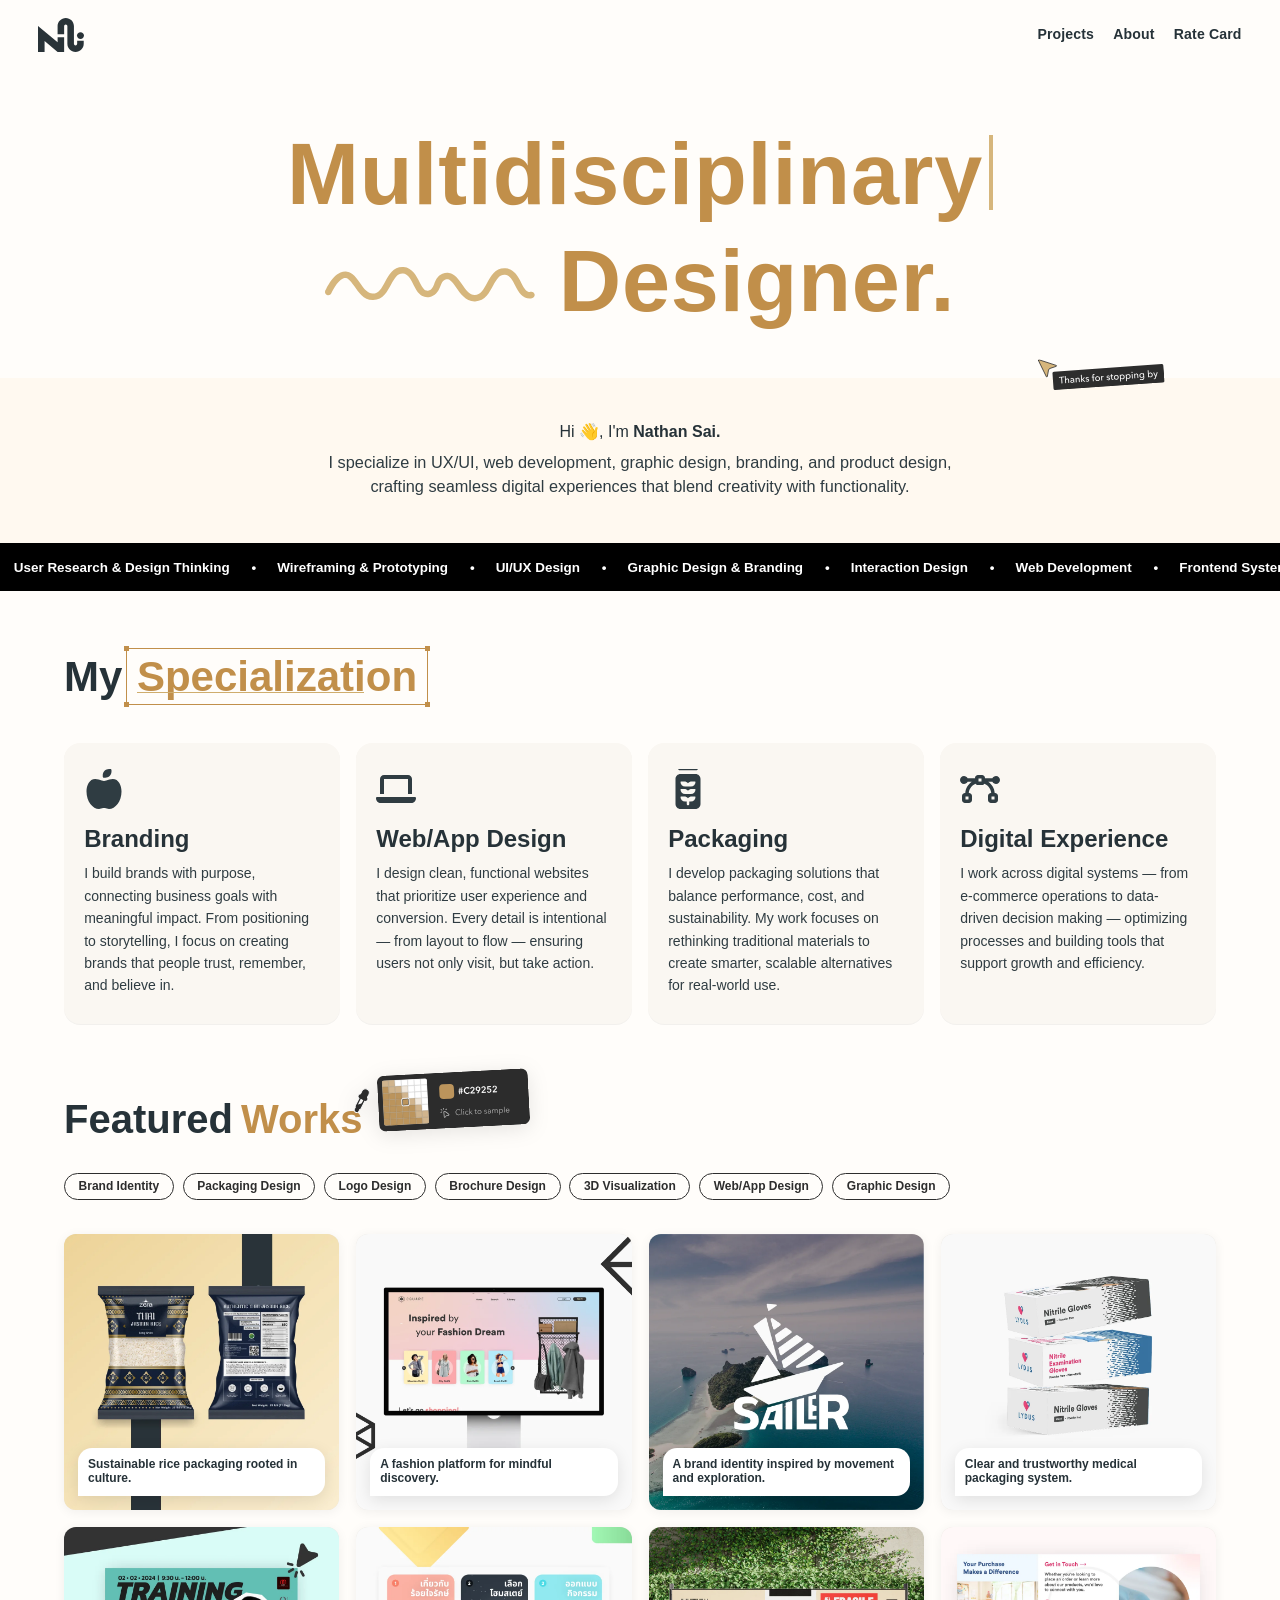
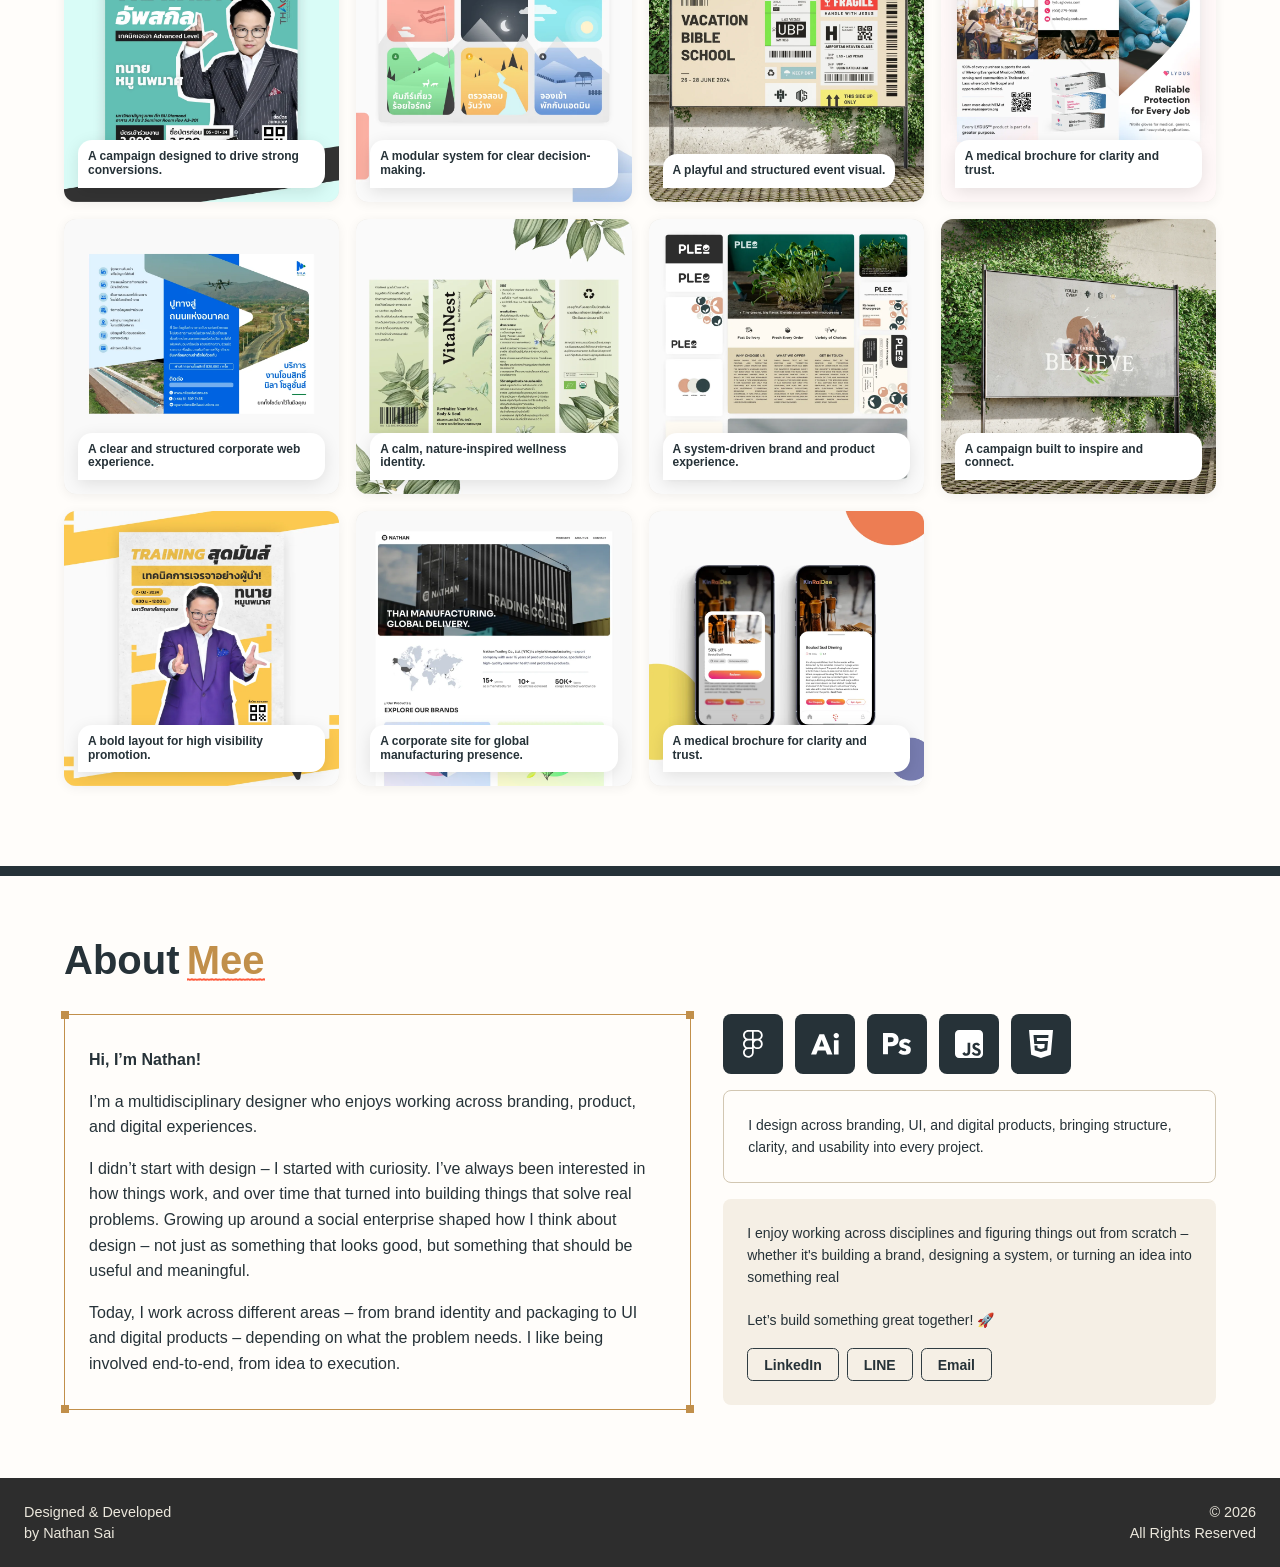
==== commit 1e003283: "perf: WebP featured images (cards 1000px, modal 1600px) with PNG backup locally" ====
--- a/index.html
+++ b/index.html
@@ -156,7 +156,7 @@
               aria-controls="featured-work-modal"
               aria-label="Open project: Zeragrains Packaging"
             >
-              <img src="assets/img/featured-img/img-1.png" alt="Zeragrains packaging project" />
+              <img src="assets/img/featured-img/img-1.webp" alt="Zeragrains packaging project" />
               <div class="featured-work-bubble">
                 Sustainable rice packaging rooted in culture.
               </div>
@@ -171,7 +171,7 @@
               aria-controls="featured-work-modal"
               aria-label="Open project: CQUARE Website"
             >
-              <img src="assets/img/featured-img/img-2.png" alt="CQUARE website project" />
+              <img src="assets/img/featured-img/img-2.webp" alt="CQUARE website project" />
               <div class="featured-work-bubble">
                 A fashion platform for mindful discovery.
               </div>
@@ -186,7 +186,7 @@
               aria-controls="featured-work-modal"
               aria-label="Open project: Sailer Branding"
             >
-              <img src="assets/img/featured-img/img-3.png" alt="Sailer branding project" />
+              <img src="assets/img/featured-img/img-3.webp" alt="Sailer branding project" />
               <div class="featured-work-bubble">
                 A brand identity inspired by movement and exploration.
               </div>
@@ -201,7 +201,7 @@
               aria-controls="featured-work-modal"
               aria-label="Open project: LYDUS Gloves Packaging"
             >
-              <img src="assets/img/featured-img/img-4.png" alt="LYDUS gloves packaging project" />
+              <img src="assets/img/featured-img/img-4.webp" alt="LYDUS gloves packaging project" />
               <div class="featured-work-bubble">
                 Clear and trustworthy medical packaging system.
               </div>
@@ -216,7 +216,7 @@
               aria-controls="featured-work-modal"
               aria-label="Open project: Training Campaign"
             >
-              <img src="assets/img/featured-img/img-5.png" alt="Training campaign project" />
+              <img src="assets/img/featured-img/img-5.webp" alt="Training campaign project" />
               <div class="featured-work-bubble">
                 A campaign designed to drive strong conversions.
               </div>
@@ -231,7 +231,7 @@
               aria-controls="featured-work-modal"
               aria-label="Open project: UI Card System"
             >
-              <img src="assets/img/featured-img/img-6.png" alt="UI card system project" />
+              <img src="assets/img/featured-img/img-6.webp" alt="UI card system project" />
               <div class="featured-work-bubble">
                 A modular system for clear decision-making.
               </div>
@@ -246,7 +246,7 @@
               aria-controls="featured-work-modal"
               aria-label="Open project: Vacation Bible School Poster"
             >
-              <img src="assets/img/featured-img/img-7.png" alt="Vacation Bible School poster project" />
+              <img src="assets/img/featured-img/img-7.webp" alt="Vacation Bible School poster project" />
               <div class="featured-work-bubble">
                 A playful and structured event visual.
               </div>
@@ -261,7 +261,7 @@
               aria-controls="featured-work-modal"
               aria-label="Open project: Medical Brochure"
             >
-              <img src="assets/img/featured-img/img-8.png" alt="Medical brochure project" />
+              <img src="assets/img/featured-img/img-8.webp" alt="Medical brochure project" />
               <div class="featured-work-bubble">
                 A medical brochure for clarity and trust.
               </div>
@@ -276,7 +276,7 @@
               aria-controls="featured-work-modal"
               aria-label="Open project: Infrastructure Website"
             >
-              <img src="assets/img/featured-img/img-9.png" alt="Infrastructure website project" />
+              <img src="assets/img/featured-img/img-9.webp" alt="Infrastructure website project" />
               <div class="featured-work-bubble">
                 A clear and structured corporate web experience.
               </div>
@@ -291,7 +291,7 @@
               aria-controls="featured-work-modal"
               aria-label="Open project: VitalNest Branding"
             >
-              <img src="assets/img/featured-img/img-10.png" alt="VitalNest branding project" />
+              <img src="assets/img/featured-img/img-10.webp" alt="VitalNest branding project" />
               <div class="featured-work-bubble">
                 A calm, nature-inspired wellness identity.
               </div>
@@ -306,7 +306,7 @@
               aria-controls="featured-work-modal"
               aria-label="Open project: PLE Project"
             >
-              <img src="assets/img/featured-img/img-11.png" alt="PLE project" />
+              <img src="assets/img/featured-img/img-11.webp" alt="PLE project" />
               <div class="featured-work-bubble">
                 A system-driven brand and product experience.
               </div>
@@ -321,7 +321,7 @@
               aria-controls="featured-work-modal"
               aria-label="Open project: Believe Campaign"
             >
-              <img src="assets/img/featured-img/img-12.png" alt="Believe campaign project" />
+              <img src="assets/img/featured-img/img-12.webp" alt="Believe campaign project" />
               <div class="featured-work-bubble">
                 A campaign built to inspire and connect.
               </div>
@@ -336,7 +336,7 @@
               aria-controls="featured-work-modal"
               aria-label="Open project: Training Poster"
             >
-              <img src="assets/img/featured-img/img-13.png" alt="Training poster project" />
+              <img src="assets/img/featured-img/img-13.webp" alt="Training poster project" />
               <div class="featured-work-bubble">
                 A bold layout for high visibility promotion.
               </div>
@@ -351,7 +351,7 @@
               aria-controls="featured-work-modal"
               aria-label="Open project: Nathan Trading Website"
             >
-              <img src="assets/img/featured-img/img-14.png" alt="Nathan Trading website project" />
+              <img src="assets/img/featured-img/img-14.webp" alt="Nathan Trading website project" />
               <div class="featured-work-bubble">
                 A corporate site for global manufacturing presence.
               </div>
@@ -366,7 +366,7 @@
               aria-controls="featured-work-modal"
               aria-label="Open project: Medical Brochure"
             >
-              <img src="assets/img/featured-img/img-15.png" alt="Medical brochure project" />
+              <img src="assets/img/featured-img/img-15.webp" alt="Medical brochure project" />
               <div class="featured-work-bubble">
                 A medical brochure for clarity and trust.
               </div>
@@ -474,6 +474,7 @@
         role="dialog"
         aria-modal="true"
         aria-labelledby="featured-modal-title"
+        tabindex="-1"
       >
         <div class="featured-modal__scroll">
           <div class="featured-modal__carousel">
--- a/css/styles.css
+++ b/css/styles.css
@@ -951,7 +951,6 @@
   box-sizing: border-box;
   display: flex;
   flex-direction: column;
-  width: min(max-content, 100%);
   max-width: calc(100vw - 4rem);
   min-width: 0;
   height: 76vh;
@@ -966,11 +965,73 @@
   color: var(--ink);
 }
 
+/* Programmatic open focus lands on panel (tabindex=-1); hide UA ring on non-button dialog container */
+.featured-modal__panel:focus {
+  outline: none;
+}
+
+/*
+ * Desktop: two-column layout uses CSS Grid on .featured-modal__scroll (carousel + body
+ * are direct children — not .featured-modal__panel). Safari still collapses the carousel
+ * to 0 when this row is flex: base .featured-modal__carousel has min-width:0 and
+ * flex-shrink:1; flex intrinsic sizing + percentage bases differ from Chrome.
+ */
+@media (min-width: 946px) {
+  /*
+   * One square side length for column width, row height, and panel height — avoids a
+   * tall grid row with a narrower column (1fr + min-height: 36rem / height caps),
+   * which left bands above/below the media. object-fit: cover fills the square.
+   */
+  .featured-modal__panel {
+    width: min(calc(23rem + min(76vh, 52rem)), calc(100vw - 4rem));
+    height: min(76vh, 52rem);
+    min-height: unset;
+    max-height: none;
+  }
+
+  .featured-modal__scroll {
+    display: grid;
+    grid-template-columns: min(76vh, 52rem) 23rem;
+    grid-template-rows: min(76vh, 52rem);
+    align-items: stretch;
+    justify-items: stretch;
+    column-gap: 0;
+  }
+
+  .featured-modal__carousel {
+    grid-column: 1;
+    grid-row: 1;
+    width: 100%;
+    min-width: 0;
+    max-width: none;
+    flex: none;
+    aspect-ratio: auto;
+    max-height: none;
+  }
+
+  .featured-modal__body.featured-modal__content {
+    grid-column: 2;
+    grid-row: 1;
+    min-width: 0;
+  }
+
+  .featured-modal__slide img {
+    object-fit: cover;
+  }
+}
+
 /* Desktop only: slightly smaller modal on short viewports (e.g. small laptops) */
 @media (min-width: 946px) and (max-height: 880px) {
   .featured-modal__panel {
-    height: 74vh;
-    max-height: 50rem;
+    height: min(74vh, 50rem);
+    min-height: unset;
+    max-height: none;
+    width: min(calc(23rem + min(74vh, 50rem)), calc(100vw - 4rem));
+  }
+
+  .featured-modal__scroll {
+    grid-template-columns: min(74vh, 50rem) 23rem;
+    grid-template-rows: min(74vh, 50rem);
   }
 }
 
@@ -1067,6 +1128,13 @@
   backdrop-filter: blur(0.375rem);
   -webkit-backdrop-filter: blur(0.375rem);
   transition: all 0.2s ease;
+}
+
+/* No outer focus ring on the circular arrows (UA or custom outline). */
+.featured-modal__arrow:focus,
+.featured-modal__arrow:focus-visible {
+  outline: none;
+  box-shadow: none;
 }
 
 .featured-modal__arrow:hover,
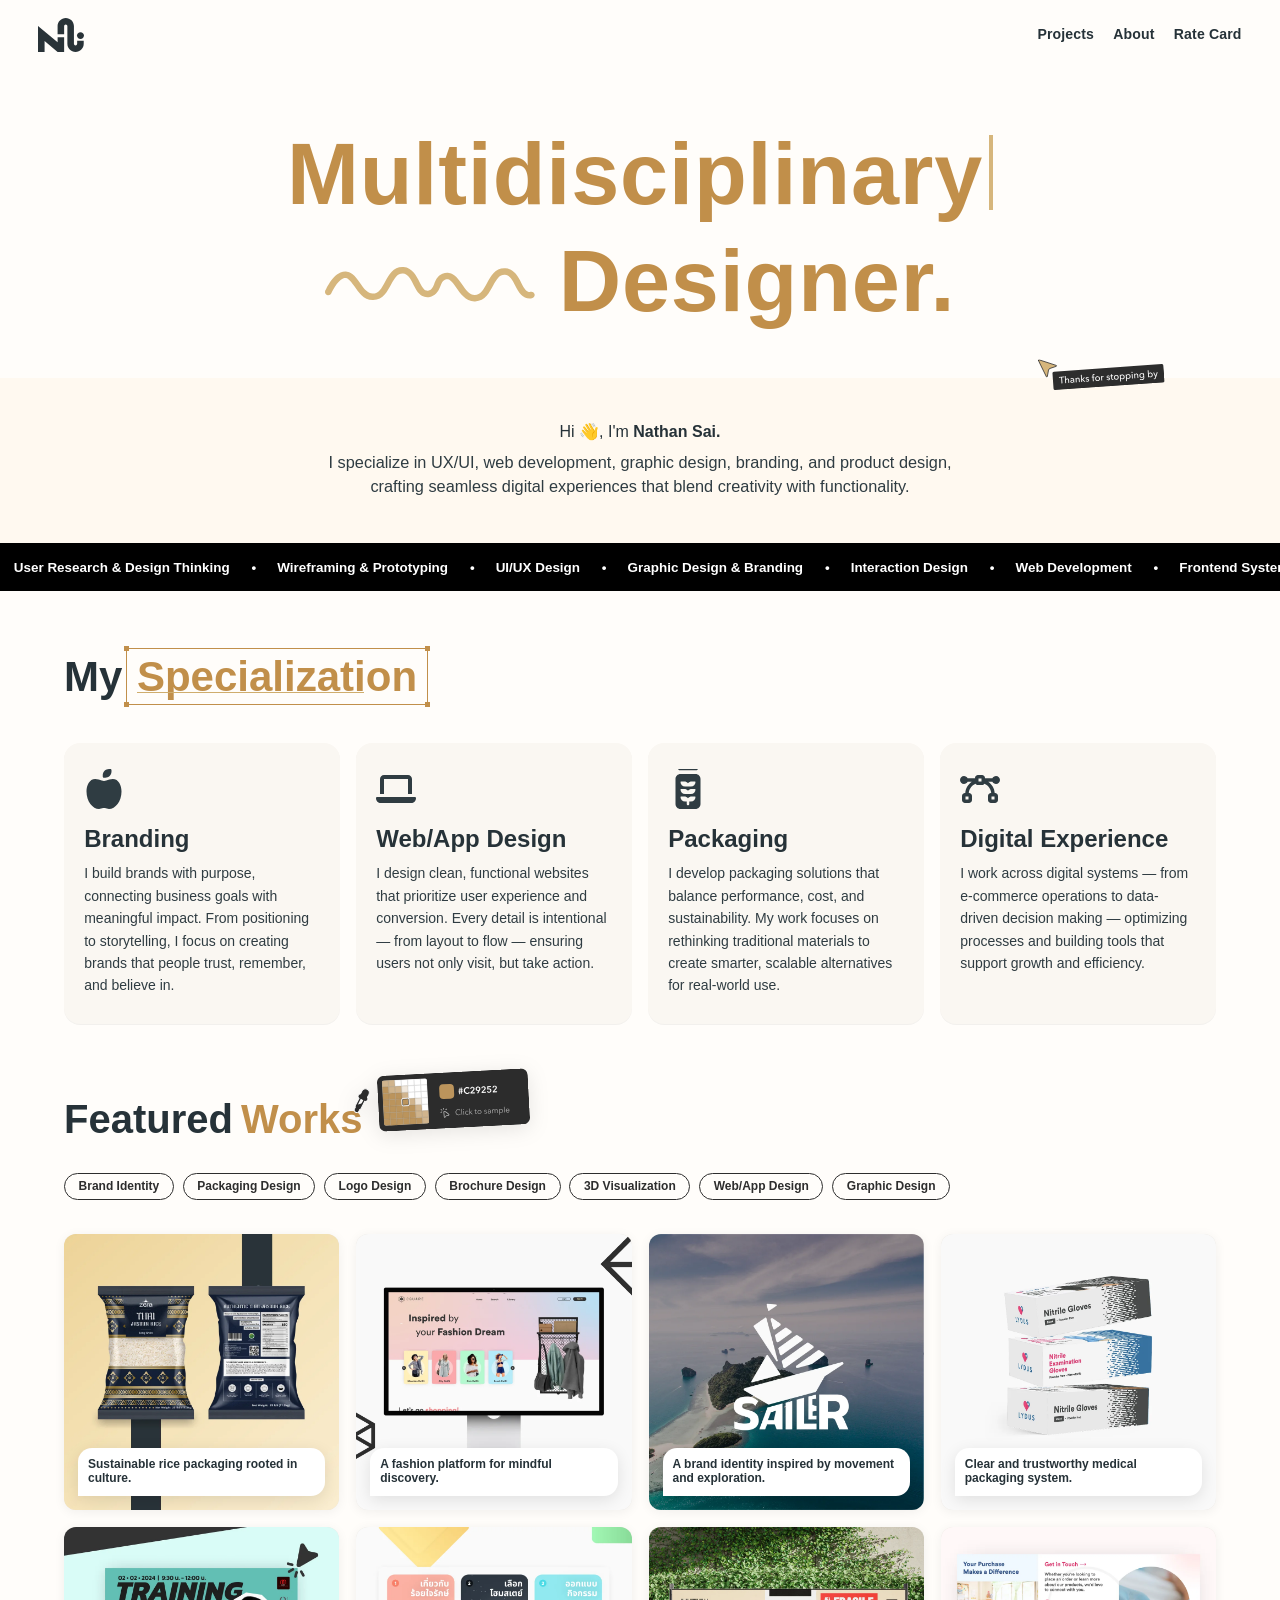
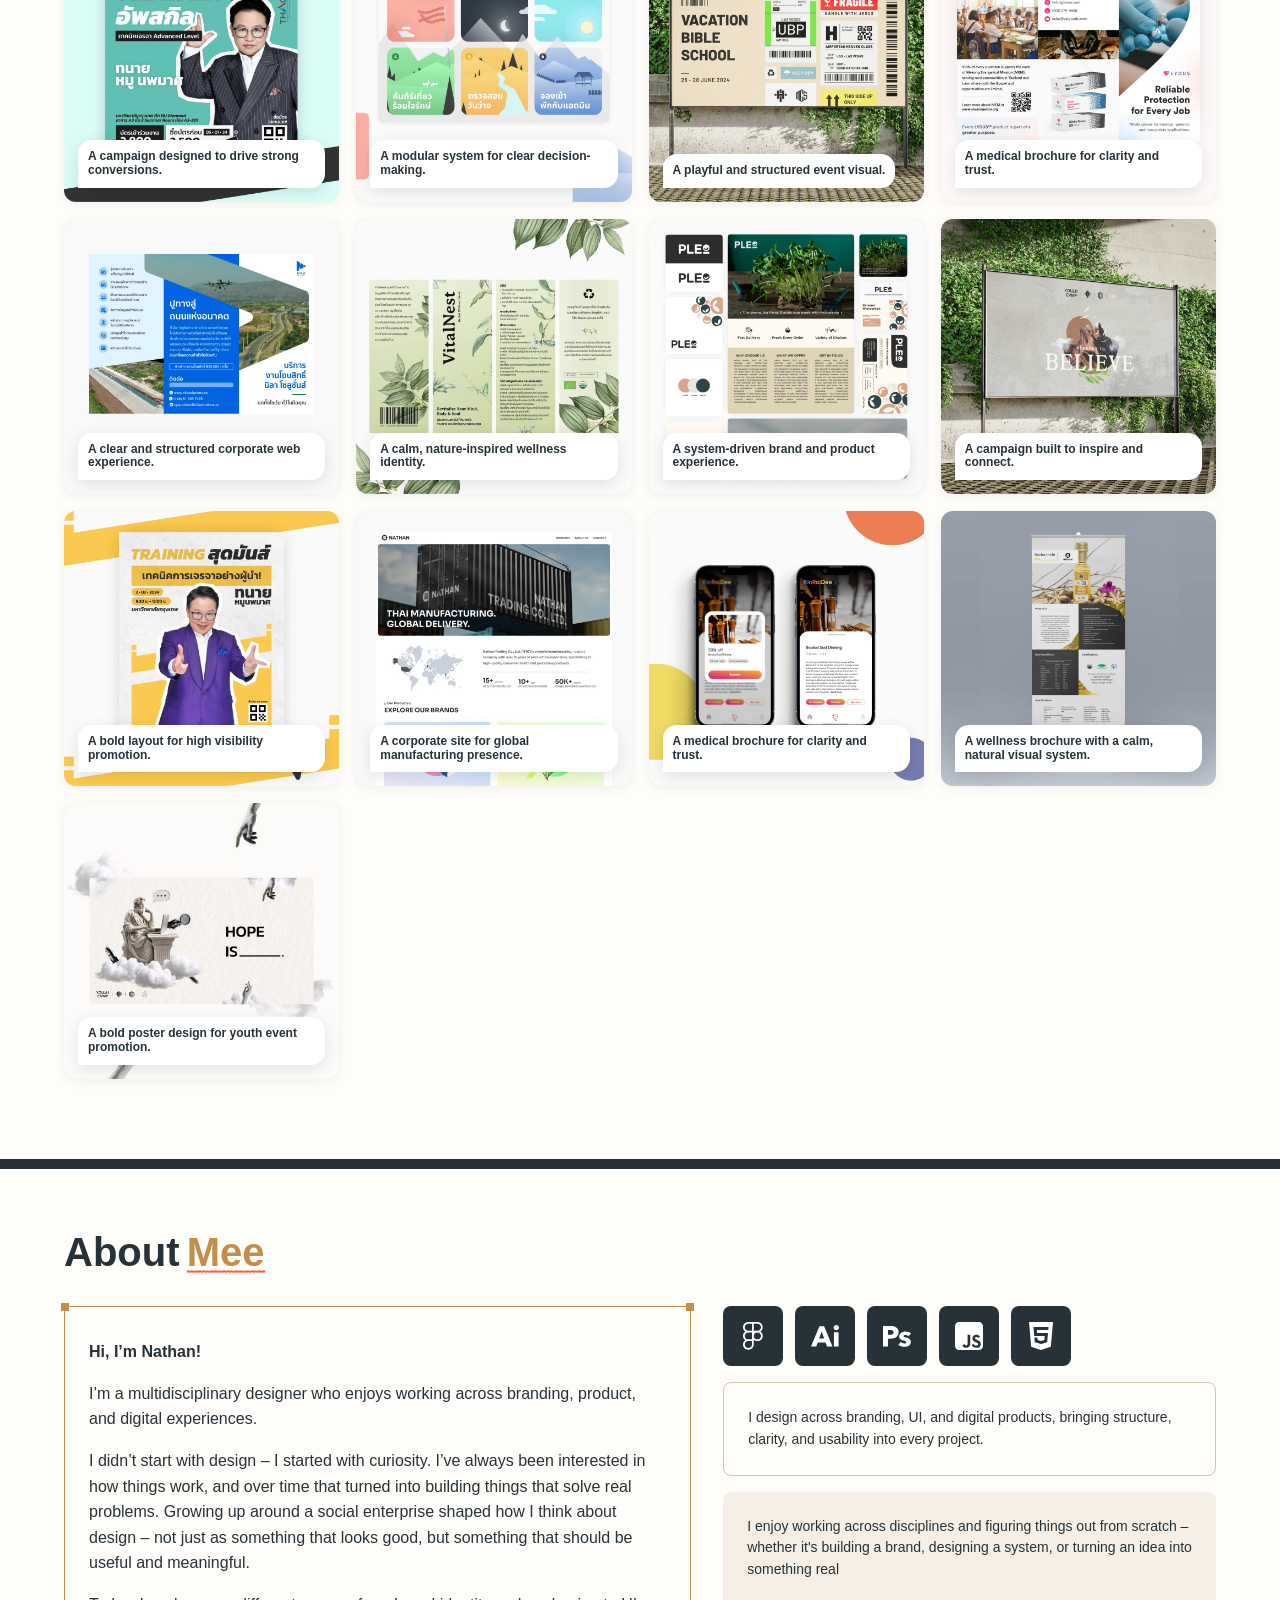
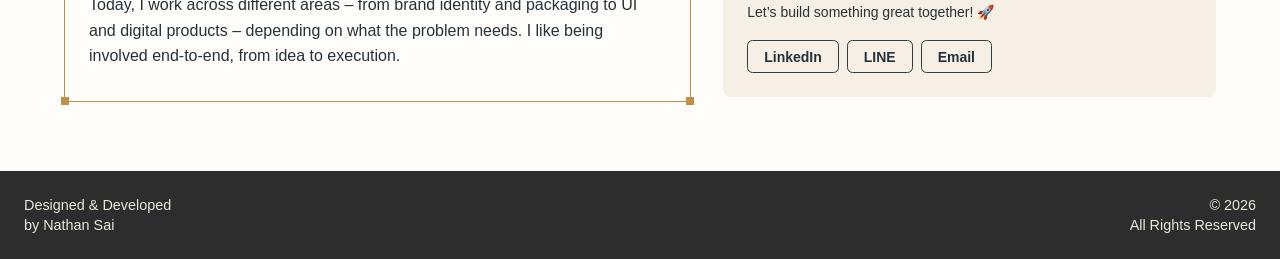
==== commit 300dba13: "feat: add Zera Brochure and Youth Camp poster to Featured Works" ====
--- a/index.html
+++ b/index.html
@@ -369,6 +369,36 @@
               <img src="assets/img/featured-img/img-15.webp" alt="Medical brochure project" />
               <div class="featured-work-bubble">
                 A medical brochure for clarity and trust.
+              </div>
+            </article>
+
+            <article
+              class="featured-work-card"
+              role="button"
+              tabindex="0"
+              data-project-index="16"
+              aria-haspopup="dialog"
+              aria-controls="featured-work-modal"
+              aria-label="Open project: Zera Brochure"
+            >
+              <img src="assets/img/featured-img/img-16.webp" alt="Zera Brochure project" />
+              <div class="featured-work-bubble">
+                A wellness brochure with a calm, natural visual system.
+              </div>
+            </article>
+
+            <article
+              class="featured-work-card"
+              role="button"
+              tabindex="0"
+              data-project-index="17"
+              aria-haspopup="dialog"
+              aria-controls="featured-work-modal"
+              aria-label="Open project: Poster Design for Youth Camp"
+            >
+              <img src="assets/img/featured-img/img-17.webp" alt="Poster Design for Youth Camp project" />
+              <div class="featured-work-bubble">
+                A bold poster design for youth event promotion.
               </div>
             </article>
           </div>
--- a/css/styles.css
+++ b/css/styles.css
@@ -2119,6 +2119,75 @@
   background: transparent;
 }
 
+.rate-card-section__header {
+  display: flex;
+  align-items: center;
+  justify-content: space-between;
+  gap: 1rem;
+  flex-wrap: wrap;
+  margin: 0 0 2rem;
+}
+
+.rate-card-section__header .rate-card-section__label {
+  margin: 0;
+  flex: 1 1 auto;
+  min-width: 0;
+}
+
+.rate-card-currency-toggle {
+  display: inline-flex;
+  align-items: center;
+  flex-shrink: 0;
+  margin-left: auto;
+  gap: 0.25rem;
+  padding: 0.35rem;
+  background: #fafafa;
+  border: 1px solid rgb(45 45 45 / 8%);
+  border-radius: 999px;
+  box-shadow: 0 1px 3px rgb(0 0 0 / 6%);
+}
+
+.rate-card-currency-toggle__button {
+  appearance: none;
+  border: none;
+  background: transparent;
+  color: #2d2d2d;
+  border-radius: 999px;
+  padding: 0.45rem 1.1rem;
+  font-family: var(--font-main);
+  font-size: var(--font-size-xs);
+  font-weight: 600;
+  line-height: 1;
+  white-space: nowrap;
+  cursor: pointer;
+  transition:
+    background-color 0.2s ease,
+    color 0.2s ease;
+}
+
+.rate-card-currency-toggle__button:hover:not(.is-active) {
+  background: rgb(45 45 45 / 6%);
+}
+
+.rate-card-currency-toggle__button:focus {
+  outline: none;
+}
+
+.rate-card-currency-toggle__button:focus-visible {
+  outline: 2px solid var(--gold-soft);
+  outline-offset: 2px;
+}
+
+.rate-card-currency-toggle__button.is-active {
+  background: #111;
+  color: #fff;
+}
+
+.rate-card-currency-toggle__button.is-active:hover {
+  background: #000;
+  color: #fff;
+}
+
 .rate-card-sections > .rate-card-section .rate-card-section__label::before {
   display: inline-block;
   margin-right: 0.4rem;
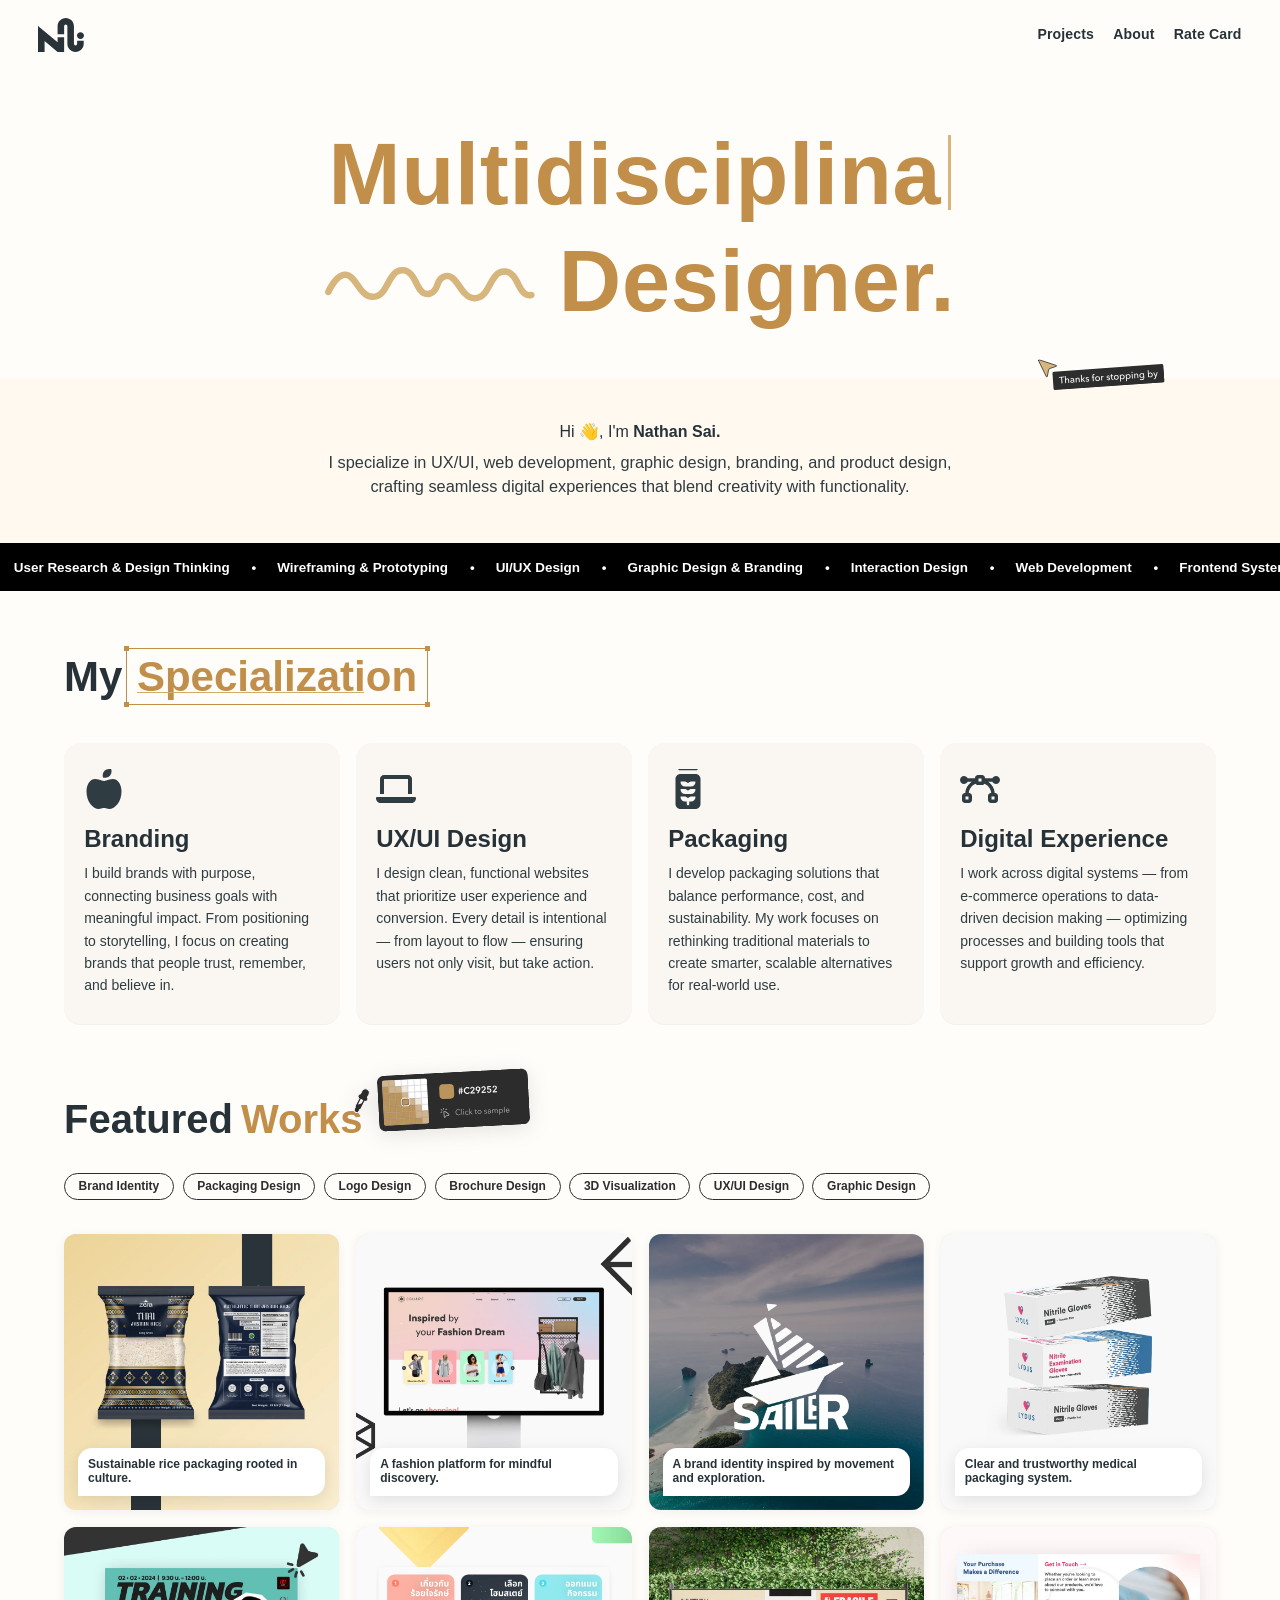
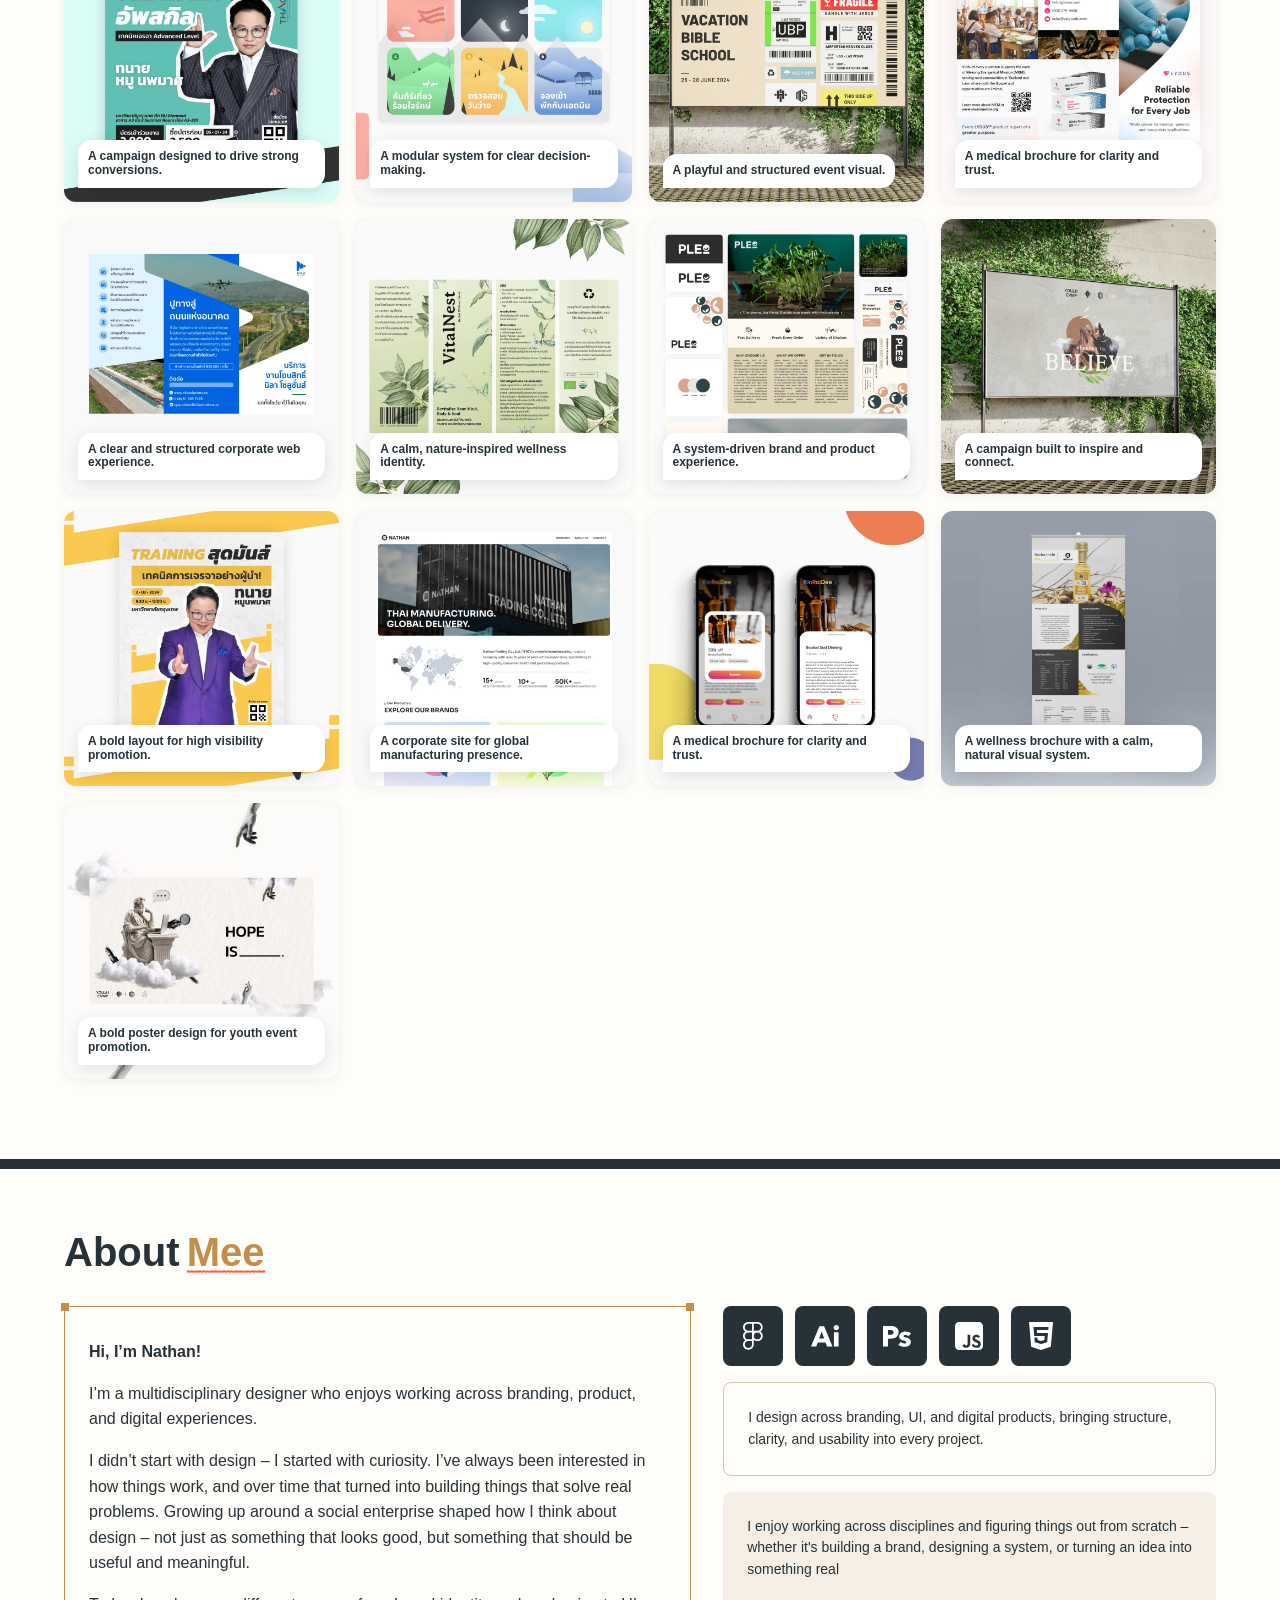
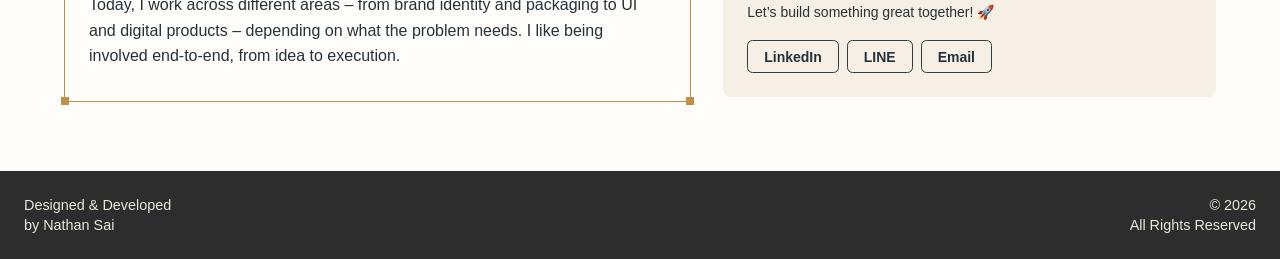
==== commit 7258a8d5: "fix(featured): UX/UI filter label and include card thumbs in new project modals Rename Web/App Desig" ====
--- a/index.html
+++ b/index.html
@@ -96,7 +96,7 @@
               <div class="specialization-card__icon" aria-hidden="true">
                 <svg xmlns="http://www.w3.org/2000/svg" viewBox="0 0 640 512"><!--!Font Awesome Free v7.2.0 by @fontawesome - https://fontawesome.com License - https://fontawesome.com/license/free Copyright 2026 Fonticons, Inc.--><path d="M128 32C92.7 32 64 60.7 64 96l0 240 64 0 0-240 384 0 0 240 64 0 0-240c0-35.3-28.7-64-64-64L128 32zM19.2 384C8.6 384 0 392.6 0 403.2 0 445.6 34.4 480 76.8 480l486.4 0c42.4 0 76.8-34.4 76.8-76.8 0-10.6-8.6-19.2-19.2-19.2L19.2 384z"/></svg>
               </div>
-              <h3 class="specialization-card__title">Web/App Design</h3>
+              <h3 class="specialization-card__title">UX/UI Design</h3>
               <p class="specialization-card__copy">
                 I design clean, functional websites that prioritize user experience and conversion. Every detail is intentional — from layout to flow — ensuring users not only visit, but take action.
               </p>
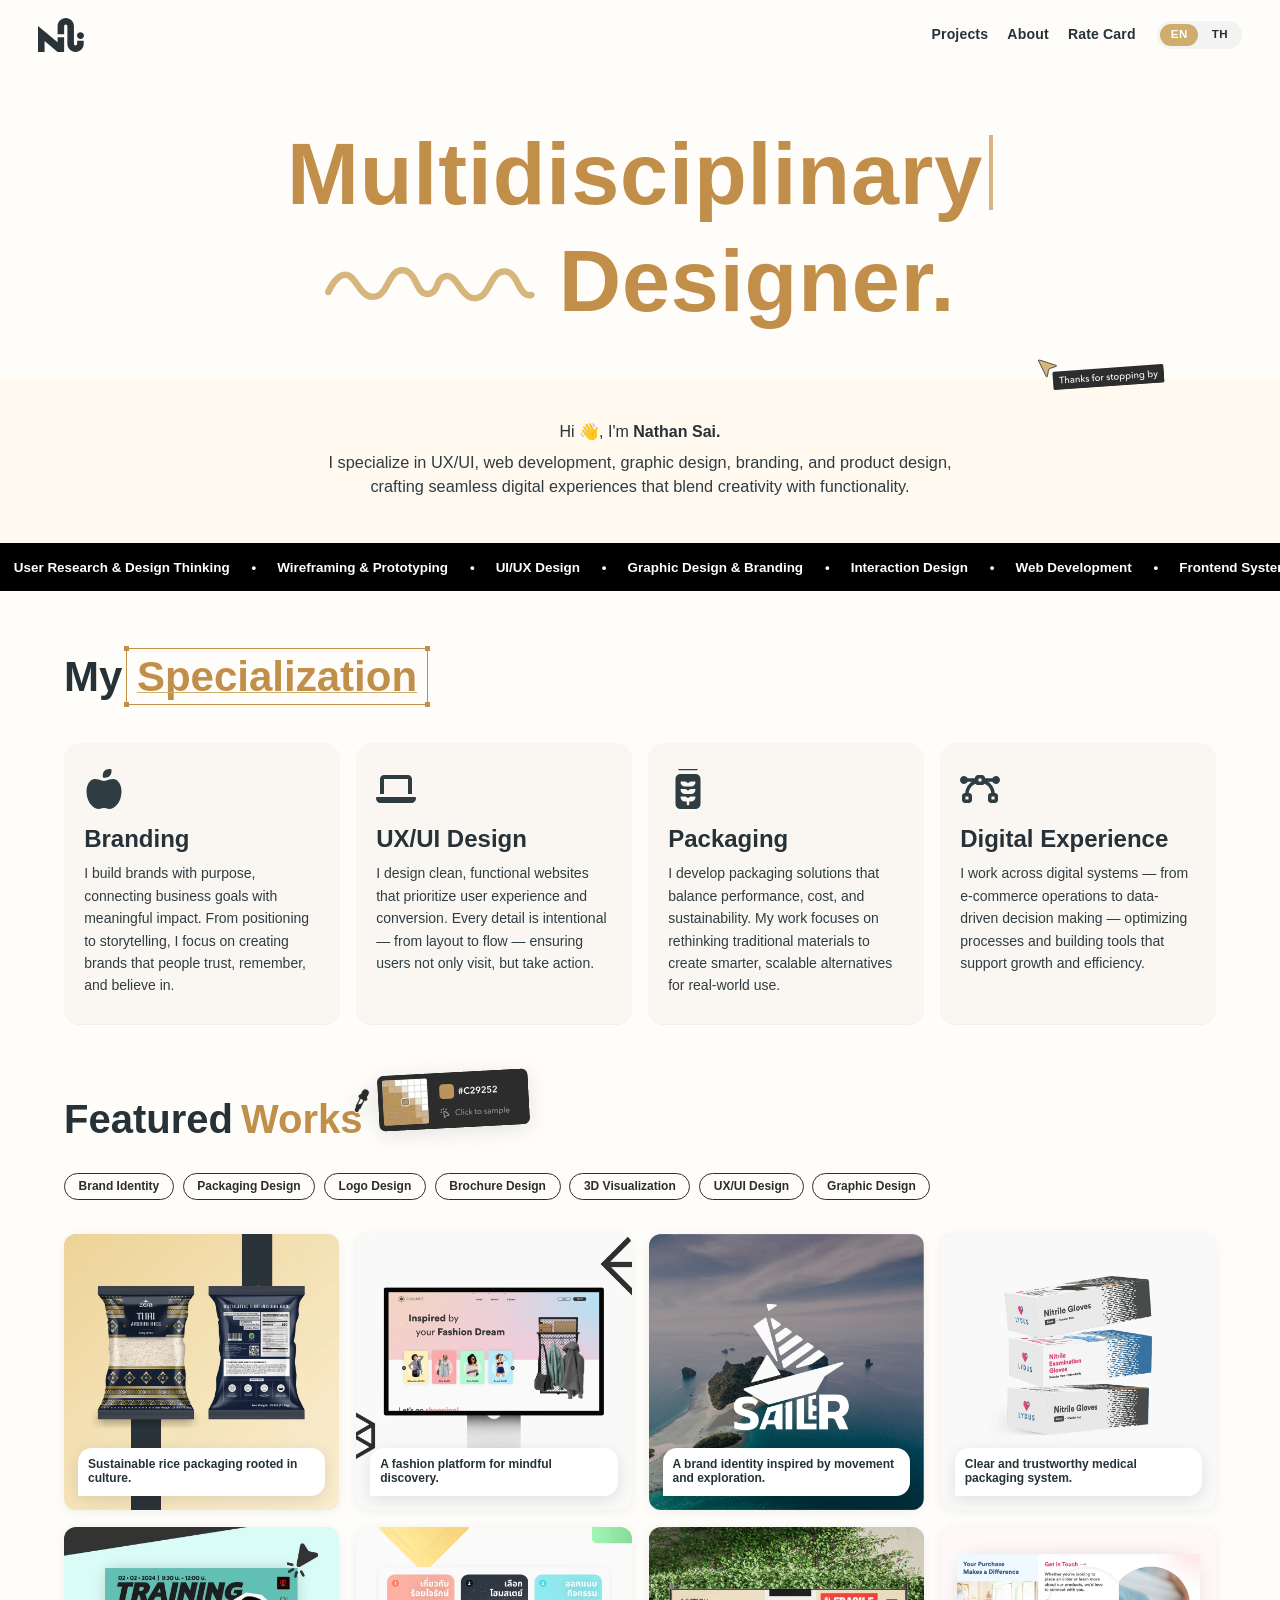
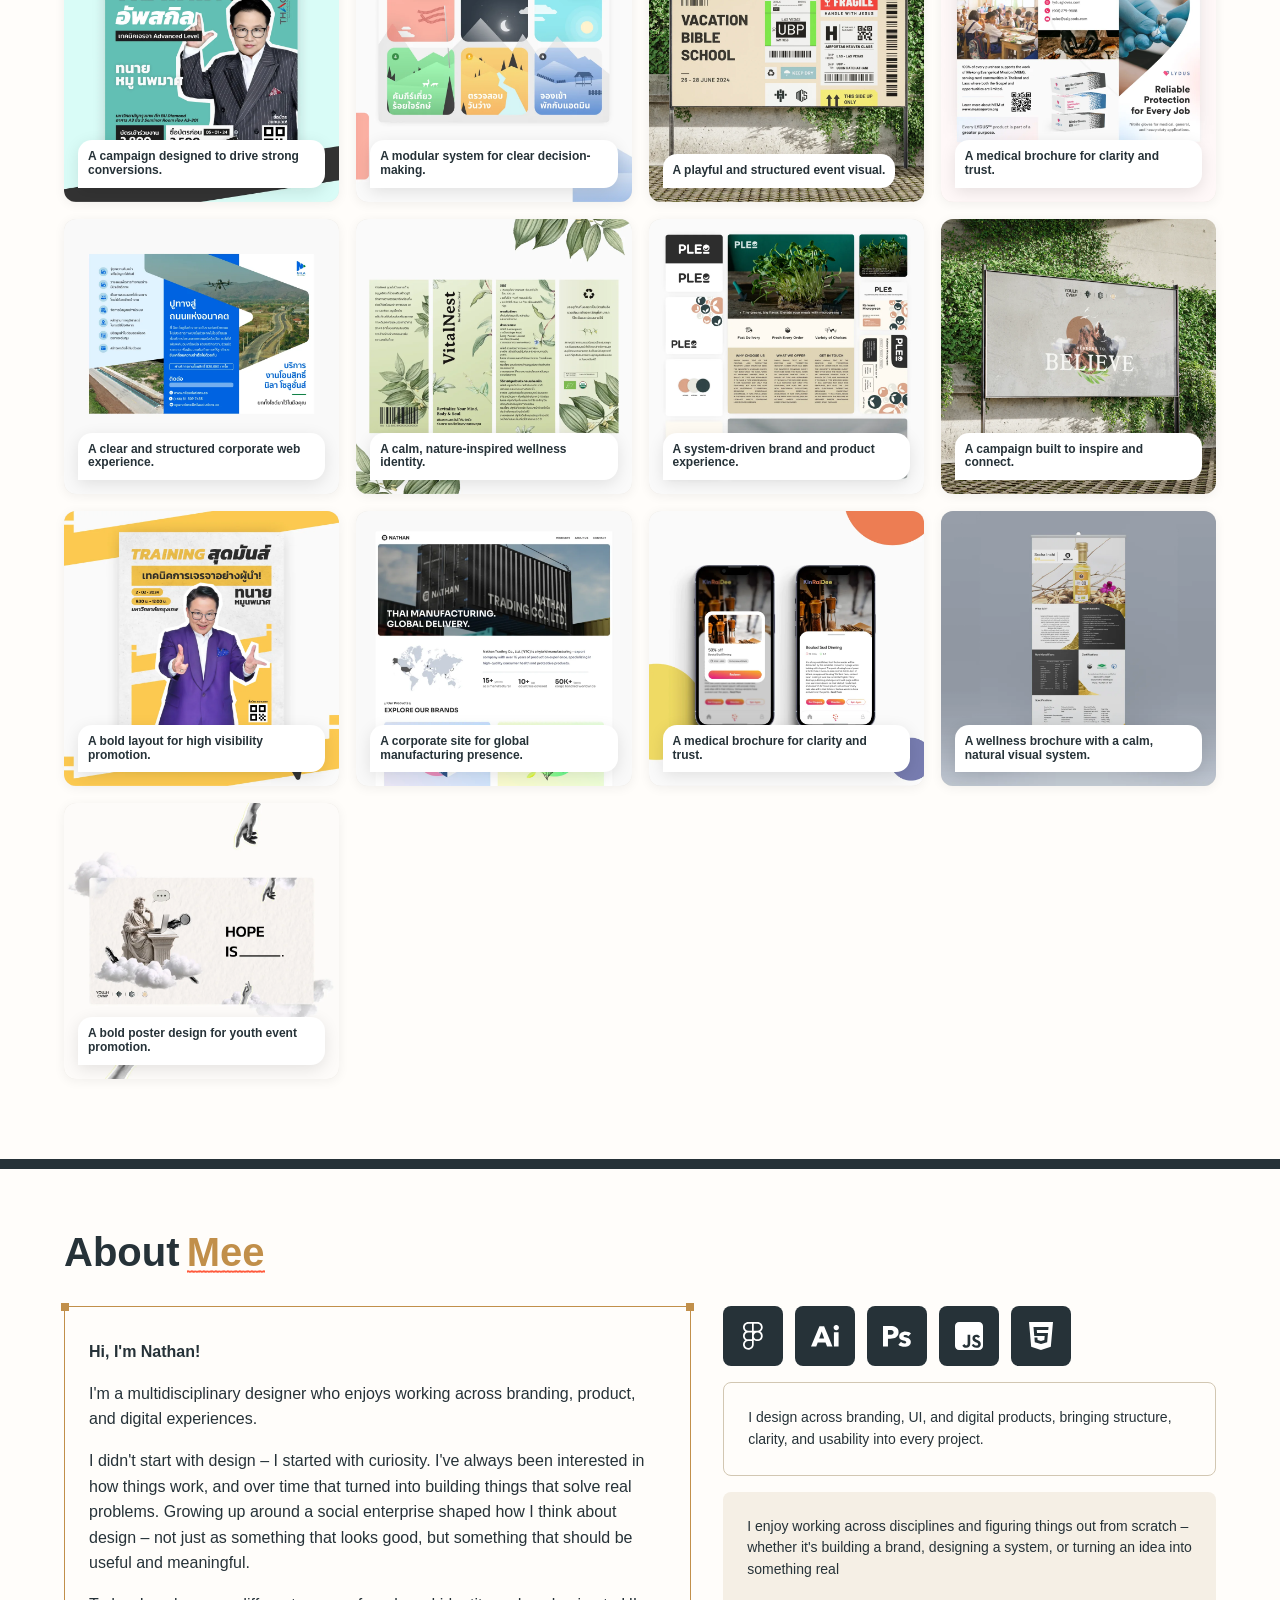
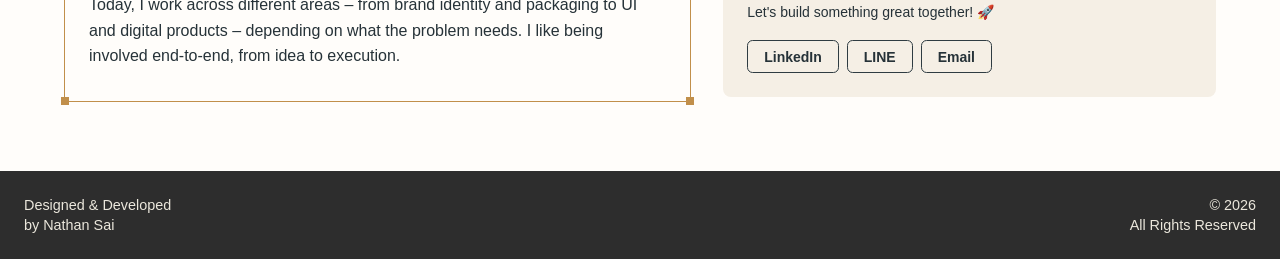
==== commit 66333c57: "Add EN/TH i18n, rate card translations, and mobile currency toggle layout." ====
--- a/index.html
+++ b/index.html
@@ -4,25 +4,36 @@
     <meta charset="UTF-8" />
     <meta name="viewport" content="width=device-width, initial-scale=1.0" />
     <title>Nathan Sai | Multidisciplinary Designer</title>
+    <link rel="preconnect" href="https://fonts.googleapis.com" />
+    <link rel="preconnect" href="https://fonts.gstatic.com" crossorigin />
+    <link
+      href="https://fonts.googleapis.com/css2?family=Noto+Sans+Thai:wght@400;500;600;700;800&display=swap"
+      rel="stylesheet"
+    />
     <link rel="stylesheet" href="css/styles.css" />
+    <script src="js/i18n-data.js" defer></script>
     <script src="js/script.js" defer></script>
   </head>
   <body>
     <header class="site-header">
-      <a class="logo-link" href="index.html" aria-label="Home">
+      <a class="logo-link" href="index.html" aria-label="Home" data-i18n-aria="nav.home">
         <img src="assets/img/logo-nav.svg" alt="Nathan Sai logo" />
       </a>
 
-      <button class="menu-toggle" aria-label="Toggle navigation" aria-expanded="false" aria-controls="site-nav">
+      <button class="menu-toggle" aria-label="Toggle navigation" data-i18n-aria="nav.toggle" aria-expanded="false" aria-controls="site-nav">
         <span></span>
         <span></span>
         <span></span>
       </button>
 
       <nav class="site-nav" id="site-nav">
-        <a href="#projects">Projects</a>
-        <a href="#about">About</a>
-        <a href="rate-card.html">Rate Card</a>
+        <a href="#projects" data-i18n="nav.projects">Projects</a>
+        <a href="#about" data-i18n="nav.about">About</a>
+        <a href="rate-card.html" data-i18n="nav.rateCard">Rate Card</a>
+        <div class="site-lang-toggle" role="group" data-lang-toggle data-i18n-aria="nav.lang" aria-label="Language">
+          <button type="button" class="site-lang-toggle__button is-active" data-lang="en" aria-pressed="true">EN</button>
+          <button type="button" class="site-lang-toggle__button" data-lang="th" aria-pressed="false">TH</button>
+        </div>
       </nav>
     </header>
 
@@ -49,35 +60,35 @@
           aria-hidden="true"
         />
         <div class="container intro-content">
-          <h2>Hi 👋, I'm <strong>Nathan Sai.</strong></h2>
-          <p>
+          <h2 data-i18n-html="intro.heading">Hi 👋, I'm <strong>Nathan Sai.</strong></h2>
+          <p data-i18n="intro.body">
             I specialize in UX/UI, web development, graphic design, branding, and product design,
             crafting seamless digital experiences that blend creativity with functionality.
           </p>
         </div>
       </section>
 
-      <section class="tag-strip" aria-label="Core Skills">
+      <section class="tag-strip" data-i18n-aria="marquee.aria" aria-label="Core Skills">
         <div class="marquee-track" data-marquee>
-          <span class="tag-pill">User Research &amp; Design Thinking</span>
-          <span class="tag-pill">Wireframing &amp; Prototyping</span>
-          <span class="tag-pill">UI/UX Design</span>
-          <span class="tag-pill">Graphic Design &amp; Branding</span>
-          <span class="tag-pill">Interaction Design</span>
-          <span class="tag-pill">Web Development</span>
-          <span class="tag-pill">Frontend Systems</span>
+          <span class="tag-pill" data-i18n-marquee-index="0">User Research &amp; Design Thinking</span>
+          <span class="tag-pill" data-i18n-marquee-index="1">Wireframing &amp; Prototyping</span>
+          <span class="tag-pill" data-i18n-marquee-index="2">UI/UX Design</span>
+          <span class="tag-pill" data-i18n-marquee-index="3">Graphic Design &amp; Branding</span>
+          <span class="tag-pill" data-i18n-marquee-index="4">Interaction Design</span>
+          <span class="tag-pill" data-i18n-marquee-index="5">Web Development</span>
+          <span class="tag-pill" data-i18n-marquee-index="6">Frontend Systems</span>
         </div>
       </section>
 
       <section class="specialization-section" aria-labelledby="specialization-heading">
         <div class="container specialization-section__inner">
           <h2 id="specialization-heading" class="specialization-heading">
-            <span class="specialization-heading__my">My</span><span class="specialization-heading__selected">
+              <span class="specialization-heading__my" data-i18n="specialization.my">My</span><span class="specialization-heading__selected">
               <span class="specialization-heading__handle specialization-heading__handle--tl" aria-hidden="true"></span>
               <span class="specialization-heading__handle specialization-heading__handle--tr" aria-hidden="true"></span>
               <span class="specialization-heading__handle specialization-heading__handle--bl" aria-hidden="true"></span>
               <span class="specialization-heading__handle specialization-heading__handle--br" aria-hidden="true"></span>
-              <span class="specialization-heading__selected-text"><span class="specialization-first-letter">S</span>pecialization</span>
+              <span class="specialization-heading__selected-text" data-i18n-split="specialization.specialization"><span class="specialization-first-letter">S</span><span data-i18n-split-rest>pecialization</span></span>
             </span>
           </h2>
 
@@ -86,8 +97,8 @@
               <div class="specialization-card__icon" aria-hidden="true">
                 <svg xmlns="http://www.w3.org/2000/svg" viewBox="0 0 448 512"><!--!Font Awesome Free v7.2.0 by @fontawesome - https://fontawesome.com License - https://fontawesome.com/license/free Copyright 2026 Fonticons, Inc.--><path d="M224 112c-8.8 0-16-7.2-16-16l0-16c0-44.2 35.8-80 80-80l16 0c8.8 0 16 7.2 16 16l0 16c0 44.2-35.8 80-80 80l-16 0zM0 288c0-76.3 35.7-160 112-160 27.3 0 59.7 10.3 82.7 19.3 18.8 7.3 39.9 7.3 58.7 0 22.9-8.9 55.4-19.3 82.7-19.3 76.3 0 112 83.7 112 160 0 128-80 224-160 224-16.5 0-38.1-6.6-51.5-11.3-8.1-2.8-16.9-2.8-25 0-13.4 4.7-35 11.3-51.5 11.3-80 0-160-96-160-224z"/></svg>
               </div>
-              <h3 class="specialization-card__title">Branding</h3>
-              <p class="specialization-card__copy">
+              <h3 class="specialization-card__title" data-i18n="specialization.branding.title">Branding</h3>
+              <p class="specialization-card__copy" data-i18n="specialization.branding.copy">
                 I build brands with purpose, connecting business goals with meaningful impact. From positioning to storytelling, I focus on creating brands that people trust, remember, and believe in.
               </p>
             </article>
@@ -96,8 +107,8 @@
               <div class="specialization-card__icon" aria-hidden="true">
                 <svg xmlns="http://www.w3.org/2000/svg" viewBox="0 0 640 512"><!--!Font Awesome Free v7.2.0 by @fontawesome - https://fontawesome.com License - https://fontawesome.com/license/free Copyright 2026 Fonticons, Inc.--><path d="M128 32C92.7 32 64 60.7 64 96l0 240 64 0 0-240 384 0 0 240 64 0 0-240c0-35.3-28.7-64-64-64L128 32zM19.2 384C8.6 384 0 392.6 0 403.2 0 445.6 34.4 480 76.8 480l486.4 0c42.4 0 76.8-34.4 76.8-76.8 0-10.6-8.6-19.2-19.2-19.2L19.2 384z"/></svg>
               </div>
-              <h3 class="specialization-card__title">UX/UI Design</h3>
-              <p class="specialization-card__copy">
+              <h3 class="specialization-card__title" data-i18n="specialization.uxui.title">UX/UI Design</h3>
+              <p class="specialization-card__copy" data-i18n="specialization.uxui.copy">
                 I design clean, functional websites that prioritize user experience and conversion. Every detail is intentional — from layout to flow — ensuring users not only visit, but take action.
               </p>
             </article>
@@ -106,8 +117,8 @@
               <div class="specialization-card__icon" aria-hidden="true">
                 <svg xmlns="http://www.w3.org/2000/svg" viewBox="0 0 320 512"><!--!Font Awesome Free v7.2.0 by @fontawesome - https://fontawesome.com License - https://fontawesome.com/license/free Copyright 2026 Fonticons, Inc.--><path d="M32-8c0-13.3 10.7-24 24-24l208 0c13.3 0 24 10.7 24 24s-10.7 24-24 24L56 16C42.7 16 32 5.3 32-8zM0 128C0 92.7 28.7 64 64 64l192 0c35.3 0 64 28.7 64 64l0 320c0 35.3-28.7 64-64 64L64 512c-35.3 0-64-28.7-64-64L0 128zm112 32l-42.2 0c-3.2 0-5.8 2.6-5.8 5.8 0 32.1 26 58.2 58.2 58.2l75.6 0c32.1 0 58.2-26 58.2-58.2 0-3.2-2.6-5.8-5.8-5.8L208 160c-19.1 0-36.3 8.4-48 21.7-11.7-13.3-28.9-21.7-48-21.7zm48 117.7c-11.7-13.3-28.9-21.7-48-21.7l-42.2 0c-3.2 0-5.8 2.6-5.8 5.8 0 32.1 26 58.2 58.2 58.2l75.6 0c32.1 0 58.2-26 58.2-58.2 0-3.2-2.6-5.8-5.8-5.8L208 256c-19.1 0-36.3 8.4-48 21.7zM112 352l-42.2 0c-3.2 0-5.8 2.6-5.8 5.8 0 32.1 26 58.2 58.2 58.2l21.8 0 0 32c0 8.8 7.2 16 16 16s16-7.2 16-16l0-32 21.8 0c32.1 0 58.2-26 58.2-58.2 0-3.2-2.6-5.8-5.8-5.8L208 352c-19.1 0-36.3 8.4-48 21.7-11.7-13.3-28.9-21.7-48-21.7z"/></svg>
               </div>
-              <h3 class="specialization-card__title">Packaging</h3>
-              <p class="specialization-card__copy">
+              <h3 class="specialization-card__title" data-i18n="specialization.packaging.title">Packaging</h3>
+              <p class="specialization-card__copy" data-i18n="specialization.packaging.copy">
                 I develop packaging solutions that balance performance, cost, and sustainability. My work focuses on rethinking traditional materials to create smarter, scalable alternatives for real-world use.
               </p>
             </article>
@@ -116,8 +127,8 @@
               <div class="specialization-card__icon" aria-hidden="true">
                 <svg xmlns="http://www.w3.org/2000/svg" viewBox="0 0 640 512"><!--!Font Awesome Free v7.2.0 by @fontawesome - https://fontawesome.com License - https://fontawesome.com/license/free Copyright 2026 Fonticons, Inc.--><path d="M296 136l0-48 48 0 0 48-48 0zM288 32c-26.5 0-48 21.5-48 48l0 4-118.4 0C111.2 62.7 89.3 48 64 48 28.7 48 0 76.7 0 112s28.7 64 64 64c25.3 0 47.2-14.7 57.6-36l66.9 0c-58.9 39.6-98.9 105-104 180L80 320c-26.5 0-48 21.5-48 48l0 64c0 26.5 21.5 48 48 48l64 0c26.5 0 48-21.5 48-48l0-64c0-26.5-21.5-48-48-48l-3.3 0c5.9-67 48.5-123.4 107.5-149.1 8.6 12.7 23.2 21.1 39.8 21.1l64 0c16.6 0 31.1-8.4 39.8-21.1 59 25.7 101.6 82.1 107.5 149.1l-3.3 0c-26.5 0-48 21.5-48 48l0 64c0 26.5 21.5 48 48 48l64 0c26.5 0 48-21.5 48-48l0-64c0-26.5-21.5-48-48-48l-4.5 0c-5-75-45.1-140.4-104-180l66.9 0c10.4 21.3 32.3 36 57.6 36 35.3 0 64-28.7 64-64s-28.7-64-64-64c-25.3 0-47.2 14.7-57.6 36l-118.4 0 0-4c0-26.5-21.5-48-48-48l-64 0zM88 376l48 0 0 48-48 0 0-48zm416 48l0-48 48 0 0 48-48 0z"/></svg>
               </div>
-              <h3 class="specialization-card__title">Digital Experience</h3>
-              <p class="specialization-card__copy">
+              <h3 class="specialization-card__title" data-i18n="specialization.digital.title">Digital Experience</h3>
+              <p class="specialization-card__copy" data-i18n="specialization.digital.copy">
                 I work across digital systems — from e-commerce operations to data-driven decision making — optimizing processes and building tools that support growth and efficiency.
               </p>
             </article>
@@ -129,10 +140,10 @@
         <div class="container">
           <div class="featured-works-header">
             <h2 class="featured-section__title">
-              Featured
+              <span data-i18n="featured.word1">Featured</span>
               <span class="featured-heading-highlight">
                 <span class="featured-works-highlight">
-                  Works
+                  <span data-i18n="featured.word2">Works</span>
                   <span class="featured-eyedrop-ui" aria-hidden="true">
                     <img src="assets/img/eye-drop-icon.svg" class="featured-eyedrop-icon" alt="" />
                     <img src="assets/img/figma-eye-drop-box.svg" class="featured-eyedrop-box" alt="" />
@@ -154,11 +165,11 @@
               data-project-index="1"
               aria-haspopup="dialog"
               aria-controls="featured-work-modal"
-              aria-label="Open project: Zeragrains Packaging"
+              data-i18n-project-open data-project-title="Zeragrains Packaging" aria-label="Open project: Zeragrains Packaging"
             >
               <img src="assets/img/featured-img/img-1.webp" alt="Zeragrains packaging project" />
               <div class="featured-work-bubble">
-                Sustainable rice packaging rooted in culture.
+                <span data-i18n-caption="1">Sustainable rice packaging rooted in culture.</span>
               </div>
             </article>
 
@@ -169,11 +180,11 @@
               data-project-index="2"
               aria-haspopup="dialog"
               aria-controls="featured-work-modal"
-              aria-label="Open project: CQUARE Website"
+              data-i18n-project-open data-project-title="CQUARE Website" aria-label="Open project: CQUARE Website"
             >
               <img src="assets/img/featured-img/img-2.webp" alt="CQUARE website project" />
               <div class="featured-work-bubble">
-                A fashion platform for mindful discovery.
+                <span data-i18n-caption="2">A fashion platform for mindful discovery.</span>
               </div>
             </article>
 
@@ -184,11 +195,11 @@
               data-project-index="3"
               aria-haspopup="dialog"
               aria-controls="featured-work-modal"
-              aria-label="Open project: Sailer Branding"
+              data-i18n-project-open data-project-title="Sailer Branding" aria-label="Open project: Sailer Branding"
             >
               <img src="assets/img/featured-img/img-3.webp" alt="Sailer branding project" />
               <div class="featured-work-bubble">
-                A brand identity inspired by movement and exploration.
+                <span data-i18n-caption="3">A brand identity inspired by movement and exploration.</span>
               </div>
             </article>
 
@@ -199,11 +210,11 @@
               data-project-index="4"
               aria-haspopup="dialog"
               aria-controls="featured-work-modal"
-              aria-label="Open project: LYDUS Gloves Packaging"
+              data-i18n-project-open data-project-title="LYDUS Gloves Packaging" aria-label="Open project: LYDUS Gloves Packaging"
             >
               <img src="assets/img/featured-img/img-4.webp" alt="LYDUS gloves packaging project" />
               <div class="featured-work-bubble">
-                Clear and trustworthy medical packaging system.
+                <span data-i18n-caption="4">Clear and trustworthy medical packaging system.</span>
               </div>
             </article>
 
@@ -214,11 +225,11 @@
               data-project-index="5"
               aria-haspopup="dialog"
               aria-controls="featured-work-modal"
-              aria-label="Open project: Training Campaign"
+              data-i18n-project-open data-project-title="Training Campaign" aria-label="Open project: Training Campaign"
             >
               <img src="assets/img/featured-img/img-5.webp" alt="Training campaign project" />
               <div class="featured-work-bubble">
-                A campaign designed to drive strong conversions.
+                <span data-i18n-caption="5">A campaign designed to drive strong conversions.</span>
               </div>
             </article>
 
@@ -229,11 +240,11 @@
               data-project-index="6"
               aria-haspopup="dialog"
               aria-controls="featured-work-modal"
-              aria-label="Open project: UI Card System"
+              data-i18n-project-open data-project-title="UI Card System" aria-label="Open project: UI Card System"
             >
               <img src="assets/img/featured-img/img-6.webp" alt="UI card system project" />
               <div class="featured-work-bubble">
-                A modular system for clear decision-making.
+                <span data-i18n-caption="6">A modular system for clear decision-making.</span>
               </div>
             </article>
 
@@ -244,11 +255,11 @@
               data-project-index="7"
               aria-haspopup="dialog"
               aria-controls="featured-work-modal"
-              aria-label="Open project: Vacation Bible School Poster"
+              data-i18n-project-open data-project-title="Vacation Bible School Poster" aria-label="Open project: Vacation Bible School Poster"
             >
               <img src="assets/img/featured-img/img-7.webp" alt="Vacation Bible School poster project" />
               <div class="featured-work-bubble">
-                A playful and structured event visual.
+                <span data-i18n-caption="7">A playful and structured event visual.</span>
               </div>
             </article>
 
@@ -259,11 +270,11 @@
               data-project-index="8"
               aria-haspopup="dialog"
               aria-controls="featured-work-modal"
-              aria-label="Open project: Medical Brochure"
+              data-i18n-project-open data-project-title="Medical Brochure" aria-label="Open project: Medical Brochure"
             >
               <img src="assets/img/featured-img/img-8.webp" alt="Medical brochure project" />
               <div class="featured-work-bubble">
-                A medical brochure for clarity and trust.
+                <span data-i18n-caption="8">A medical brochure for clarity and trust.</span>
               </div>
             </article>
 
@@ -274,11 +285,11 @@
               data-project-index="9"
               aria-haspopup="dialog"
               aria-controls="featured-work-modal"
-              aria-label="Open project: Infrastructure Website"
+              data-i18n-project-open data-project-title="Infrastructure Website" aria-label="Open project: Infrastructure Website"
             >
               <img src="assets/img/featured-img/img-9.webp" alt="Infrastructure website project" />
               <div class="featured-work-bubble">
-                A clear and structured corporate web experience.
+                <span data-i18n-caption="9">A clear and structured corporate web experience.</span>
               </div>
             </article>
 
@@ -289,11 +300,11 @@
               data-project-index="10"
               aria-haspopup="dialog"
               aria-controls="featured-work-modal"
-              aria-label="Open project: VitalNest Branding"
+              data-i18n-project-open data-project-title="VitalNest Branding" aria-label="Open project: VitalNest Branding"
             >
               <img src="assets/img/featured-img/img-10.webp" alt="VitalNest branding project" />
               <div class="featured-work-bubble">
-                A calm, nature-inspired wellness identity.
+                <span data-i18n-caption="10">A calm, nature-inspired wellness identity.</span>
               </div>
             </article>
 
@@ -304,11 +315,11 @@
               data-project-index="11"
               aria-haspopup="dialog"
               aria-controls="featured-work-modal"
-              aria-label="Open project: PLE Project"
+              data-i18n-project-open data-project-title="PLE Project" aria-label="Open project: PLE Project"
             >
               <img src="assets/img/featured-img/img-11.webp" alt="PLE project" />
               <div class="featured-work-bubble">
-                A system-driven brand and product experience.
+                <span data-i18n-caption="11">A system-driven brand and product experience.</span>
               </div>
             </article>
 
@@ -319,11 +330,11 @@
               data-project-index="12"
               aria-haspopup="dialog"
               aria-controls="featured-work-modal"
-              aria-label="Open project: Believe Campaign"
+              data-i18n-project-open data-project-title="Believe Campaign" aria-label="Open project: Believe Campaign"
             >
               <img src="assets/img/featured-img/img-12.webp" alt="Believe campaign project" />
               <div class="featured-work-bubble">
-                A campaign built to inspire and connect.
+                <span data-i18n-caption="12">A campaign built to inspire and connect.</span>
               </div>
             </article>
 
@@ -334,11 +345,11 @@
               data-project-index="13"
               aria-haspopup="dialog"
               aria-controls="featured-work-modal"
-              aria-label="Open project: Training Poster"
+              data-i18n-project-open data-project-title="Training Poster" aria-label="Open project: Training Poster"
             >
               <img src="assets/img/featured-img/img-13.webp" alt="Training poster project" />
               <div class="featured-work-bubble">
-                A bold layout for high visibility promotion.
+                <span data-i18n-caption="13">A bold layout for high visibility promotion.</span>
               </div>
             </article>
 
@@ -349,11 +360,11 @@
               data-project-index="14"
               aria-haspopup="dialog"
               aria-controls="featured-work-modal"
-              aria-label="Open project: Nathan Trading Website"
+              data-i18n-project-open data-project-title="Nathan Trading Website" aria-label="Open project: Nathan Trading Website"
             >
               <img src="assets/img/featured-img/img-14.webp" alt="Nathan Trading website project" />
               <div class="featured-work-bubble">
-                A corporate site for global manufacturing presence.
+                <span data-i18n-caption="14">A corporate site for global manufacturing presence.</span>
               </div>
             </article>
 
@@ -364,11 +375,11 @@
               data-project-index="15"
               aria-haspopup="dialog"
               aria-controls="featured-work-modal"
-              aria-label="Open project: Medical Brochure"
+              data-i18n-project-open data-project-title="Medical Brochure" aria-label="Open project: Medical Brochure"
             >
               <img src="assets/img/featured-img/img-15.webp" alt="Medical brochure project" />
               <div class="featured-work-bubble">
-                A medical brochure for clarity and trust.
+                <span data-i18n-caption="15">A medical brochure for clarity and trust.</span>
               </div>
             </article>
 
@@ -379,11 +390,11 @@
               data-project-index="16"
               aria-haspopup="dialog"
               aria-controls="featured-work-modal"
-              aria-label="Open project: Zera Brochure"
+              data-i18n-project-open data-project-title="Zera Brochure" aria-label="Open project: Zera Brochure"
             >
               <img src="assets/img/featured-img/img-16.webp" alt="Zera Brochure project" />
               <div class="featured-work-bubble">
-                A wellness brochure with a calm, natural visual system.
+                <span data-i18n-caption="16">A wellness brochure with a calm, natural visual system.</span>
               </div>
             </article>
 
@@ -394,11 +405,11 @@
               data-project-index="17"
               aria-haspopup="dialog"
               aria-controls="featured-work-modal"
-              aria-label="Open project: Poster Design for Youth Camp"
+              data-i18n-project-open data-project-title="Poster Design for Youth Camp" aria-label="Open project: Poster Design for Youth Camp"
             >
               <img src="assets/img/featured-img/img-17.webp" alt="Poster Design for Youth Camp project" />
               <div class="featured-work-bubble">
-                A bold poster design for youth event promotion.
+                <span data-i18n-caption="17">A bold poster design for youth event promotion.</span>
               </div>
             </article>
           </div>
@@ -407,7 +418,7 @@
 
       <section class="about-section" id="about">
         <div class="container">
-          <h2 class="about-heading">
+          <h2 class="about-heading" data-i18n-html="about.headingHtml">
             About <span class="about-heading-wrong">Mee</span>
           </h2>
           <div class="about-grid">
@@ -417,14 +428,14 @@
               <span class="about-bio-handle about-bio-handle--bl" aria-hidden="true"></span>
               <span class="about-bio-handle about-bio-handle--br" aria-hidden="true"></span>
               <div class="about-bio-inner">
-                <p><strong>Hi, I&rsquo;m Nathan!</strong></p>
-                <p>
+                <p data-i18n-html="about.bio1"><strong>Hi, I&rsquo;m Nathan!</strong></p>
+                <p data-i18n="about.bio2">
                   I’m a multidisciplinary designer who enjoys working across branding, product, and digital experiences.
                 </p>
-                <p>
+                <p data-i18n="about.bio3">
                   I didn’t start with design – I started with curiosity. I’ve always been interested in how things work, and over time that turned into building things that solve real problems. Growing up around a social enterprise shaped how I think about design – not just as something that looks good, but something that should be useful and meaningful.
                 </p>
-                <p>
+                <p data-i18n="about.bio4">
                   Today, I work across different areas – from brand identity and packaging to UI and digital products – depending on what the problem needs. I like being involved end-to-end, from idea to execution.
                 </p>
               </div>
@@ -466,17 +477,17 @@
 
               <div class="about-info-grid">
                 <article class="about-card-light">
-                  <p>
+                  <p data-i18n="about.cardLight">
                     I design across branding, UI, and digital products, bringing structure, clarity, and usability into every project.
                   </p>
                 </article>
 
                 <article class="about-card-cream">
                   <p>
-                    I enjoy working across disciplines and figuring things out from scratch – whether it's building a brand, designing a system, or turning an idea into something real
+                    <span data-i18n="about.cardCream">I enjoy working across disciplines and figuring things out from scratch – whether it's building a brand, designing a system, or turning an idea into something real</span>
                     <br>
                     <br>
-                    Let&rsquo;s build something great together! 🚀
+                    <span data-i18n="about.cta">Let&rsquo;s build something great together! 🚀</span>
                   </p>
                   <div class="about-contact-row">
                     <a href="https://www.linkedin.com/in/tirapong-saiyasak-47a87021b" target="_blank" class="about-contact-pill">LinkedIn</a>
@@ -512,6 +523,7 @@
               type="button"
               class="featured-modal__arrow left"
               data-featured-carousel-prev
+              data-i18n-aria="modal.prev"
               aria-label="Previous image"
             >
               <svg viewBox="0 0 256 512" aria-hidden="true" focusable="false">
@@ -527,6 +539,7 @@
               type="button"
               class="featured-modal__arrow right"
               data-featured-carousel-next
+              data-i18n-aria="modal.next"
               aria-label="Next image"
             >
               <svg viewBox="0 0 256 512" aria-hidden="true" focusable="false">
@@ -535,7 +548,7 @@
                 />
               </svg>
             </button>
-            <div class="featured-modal__dots" data-featured-dots aria-label="Image carousel"></div>
+            <div class="featured-modal__dots" data-featured-dots data-i18n-aria="modal.carousel" aria-label="Image carousel"></div>
           </div>
 
           <div class="featured-modal__body featured-modal__content">
@@ -548,8 +561,8 @@
     </div>
 
     <footer class="site-footer" id="contact">
-      <p class="footer-left">Designed &amp; Developed<br />by Nathan Sai</p>
-      <p class="footer-right">&copy; 2026<br />All Rights Reserved</p>
+      <p class="footer-left" data-i18n-html="footer.left">Designed &amp; Developed<br />by Nathan Sai</p>
+      <p class="footer-right" data-i18n-html="footer.right">&copy; 2026<br />All Rights Reserved</p>
     </footer>
   </body>
 </html>
--- a/css/styles.css
+++ b/css/styles.css
@@ -42,7 +42,9 @@
   --gold: #c18f4a;
   --gold-soft: #cfad6d;
   --line: #d2c7b2;
-  --font-main: "Metropolis", "Avenir Next", "Avenir", "Helvetica Neue", Arial, sans-serif;
+  --font-english: "Metropolis", "Avenir Next", "Avenir", "Helvetica Neue", Arial, sans-serif;
+  --font-thai: "Noto Sans Thai", var(--font-english);
+  --font-main: var(--font-english);
 
   /* Type scale (rem; responsiveness via html font-size + breakpoint overrides) */
   --fs-xs: 0.75rem;
@@ -133,6 +135,30 @@
   line-height: 1.45;
 }
 
+html[data-lang="th"] {
+  --font-main: var(--font-thai);
+}
+
+html[data-lang="th"] body {
+  line-height: 1.52;
+}
+
+html[data-lang="th"] .hero-title {
+  font-family: var(--font-english);
+  line-height: 0.95;
+}
+
+html[data-lang="th"] .intro-content p,
+html[data-lang="th"] .about-bio-inner p,
+html[data-lang="th"] .specialization-card__copy,
+html[data-lang="th"] .featured-modal__description,
+html[data-lang="th"] .featured-work-bubble,
+html[data-lang="th"] .rate-card-hero__lede,
+html[data-lang="th"] .rate-card-package__description,
+html[data-lang="th"] .rate-card-package__list {
+  line-height: 1.62;
+}
+
 body::before {
   content: "";
   position: fixed;
@@ -219,6 +245,59 @@
 .site-nav a:hover,
 .site-nav a:focus-visible {
   border-bottom: 2px solid var(--gold-soft);
+}
+
+.site-lang-toggle {
+  display: inline-flex;
+  align-items: center;
+  flex-shrink: 0;
+  gap: 0.2rem;
+  padding: 0.2rem;
+  margin-left: 0.15rem;
+  background: #f3f3f3;
+  border-radius: 999px;
+}
+
+.site-lang-toggle__button {
+  appearance: none;
+  border: none;
+  background: transparent;
+  color: #2d2d2d;
+  border-radius: 999px;
+  padding: 0.32rem 0.65rem;
+  font-family: var(--font-main);
+  font-size: 0.72rem;
+  font-weight: 700;
+  line-height: 1;
+  letter-spacing: 0.04em;
+  white-space: nowrap;
+  cursor: pointer;
+  transition:
+    background-color 0.2s ease,
+    color 0.2s ease;
+}
+
+.site-lang-toggle__button:hover:not(.is-active) {
+  background: rgb(45 45 45 / 6%);
+}
+
+.site-lang-toggle__button:focus {
+  outline: none;
+}
+
+.site-lang-toggle__button:focus-visible {
+  outline: 2px solid var(--gold-soft);
+  outline-offset: 2px;
+}
+
+.site-lang-toggle__button.is-active {
+  background: var(--gold-soft);
+  color: #fff;
+}
+
+.site-lang-toggle__button.is-active:hover {
+  background: var(--gold);
+  color: #fff;
 }
 
 .menu-toggle {
@@ -475,22 +554,24 @@
 .specialization-heading__selected-text {
   position: relative;
   z-index: 1;
+  display: inline-block;
   color: var(--gold);
+}
+
+.specialization-heading .specialization-heading__selected-text::after {
+  content: "";
+  position: absolute;
+  left: 0;
+  width: 100%;
+  bottom: 0.2em;
+  height: 0.03em;
+  background: var(--gold-soft);
+  pointer-events: none;
 }
 
 .specialization-first-letter {
   position: relative;
   display: inline-block;
-}
-
-.specialization-first-letter::after {
-  content: "";
-  position: absolute;
-  left: 0;
-  width: 9.7ch;
-  bottom: 0.2em;
-  height: 0.03em;
-  background: var(--gold-soft);
 }
 
 .specialization-heading__handle {
@@ -1922,6 +2003,17 @@
     border-bottom: 2px solid var(--gold-soft);
   }
 
+  .site-nav .site-lang-toggle {
+    margin-top: 0.6rem;
+    margin-left: 0;
+    padding: 0.3rem;
+  }
+
+  .site-nav .site-lang-toggle__button {
+    font-size: 1rem;
+    padding: 0.5rem 1rem;
+  }
+
   .site-nav.is-open {
     transform: translateX(0);
     opacity: 1;
@@ -2144,7 +2236,6 @@
   background: #fafafa;
   border: 1px solid rgb(45 45 45 / 8%);
   border-radius: 999px;
-  box-shadow: 0 1px 3px rgb(0 0 0 / 6%);
 }
 
 .rate-card-currency-toggle__button {
@@ -2317,6 +2408,38 @@
   }
 }
 
+@media (max-width: 760px) {
+  .rate-card-section__header {
+    flex-direction: column;
+    align-items: center;
+    gap: 0.75rem;
+    margin-bottom: 1.5rem;
+  }
+
+  .rate-card-section__header .rate-card-currency-toggle {
+    order: -1;
+    margin-left: 0;
+    align-self: center;
+    padding: 0.25rem;
+    gap: 0.15rem;
+  }
+
+  .rate-card-section__header .rate-card-currency-toggle__button {
+    padding: 0.35rem 0.65rem;
+    font-size: 0.72rem;
+    font-weight: 700;
+    letter-spacing: 0.03em;
+    min-height: 1.875rem;
+  }
+
+  .rate-card-section__header .rate-card-section__label {
+    order: 0;
+    width: 100%;
+    flex: none;
+    text-align: center;
+  }
+}
+
 @media (max-width: 600px) {
   .rate-card-grid {
     grid-template-columns: 1fr;
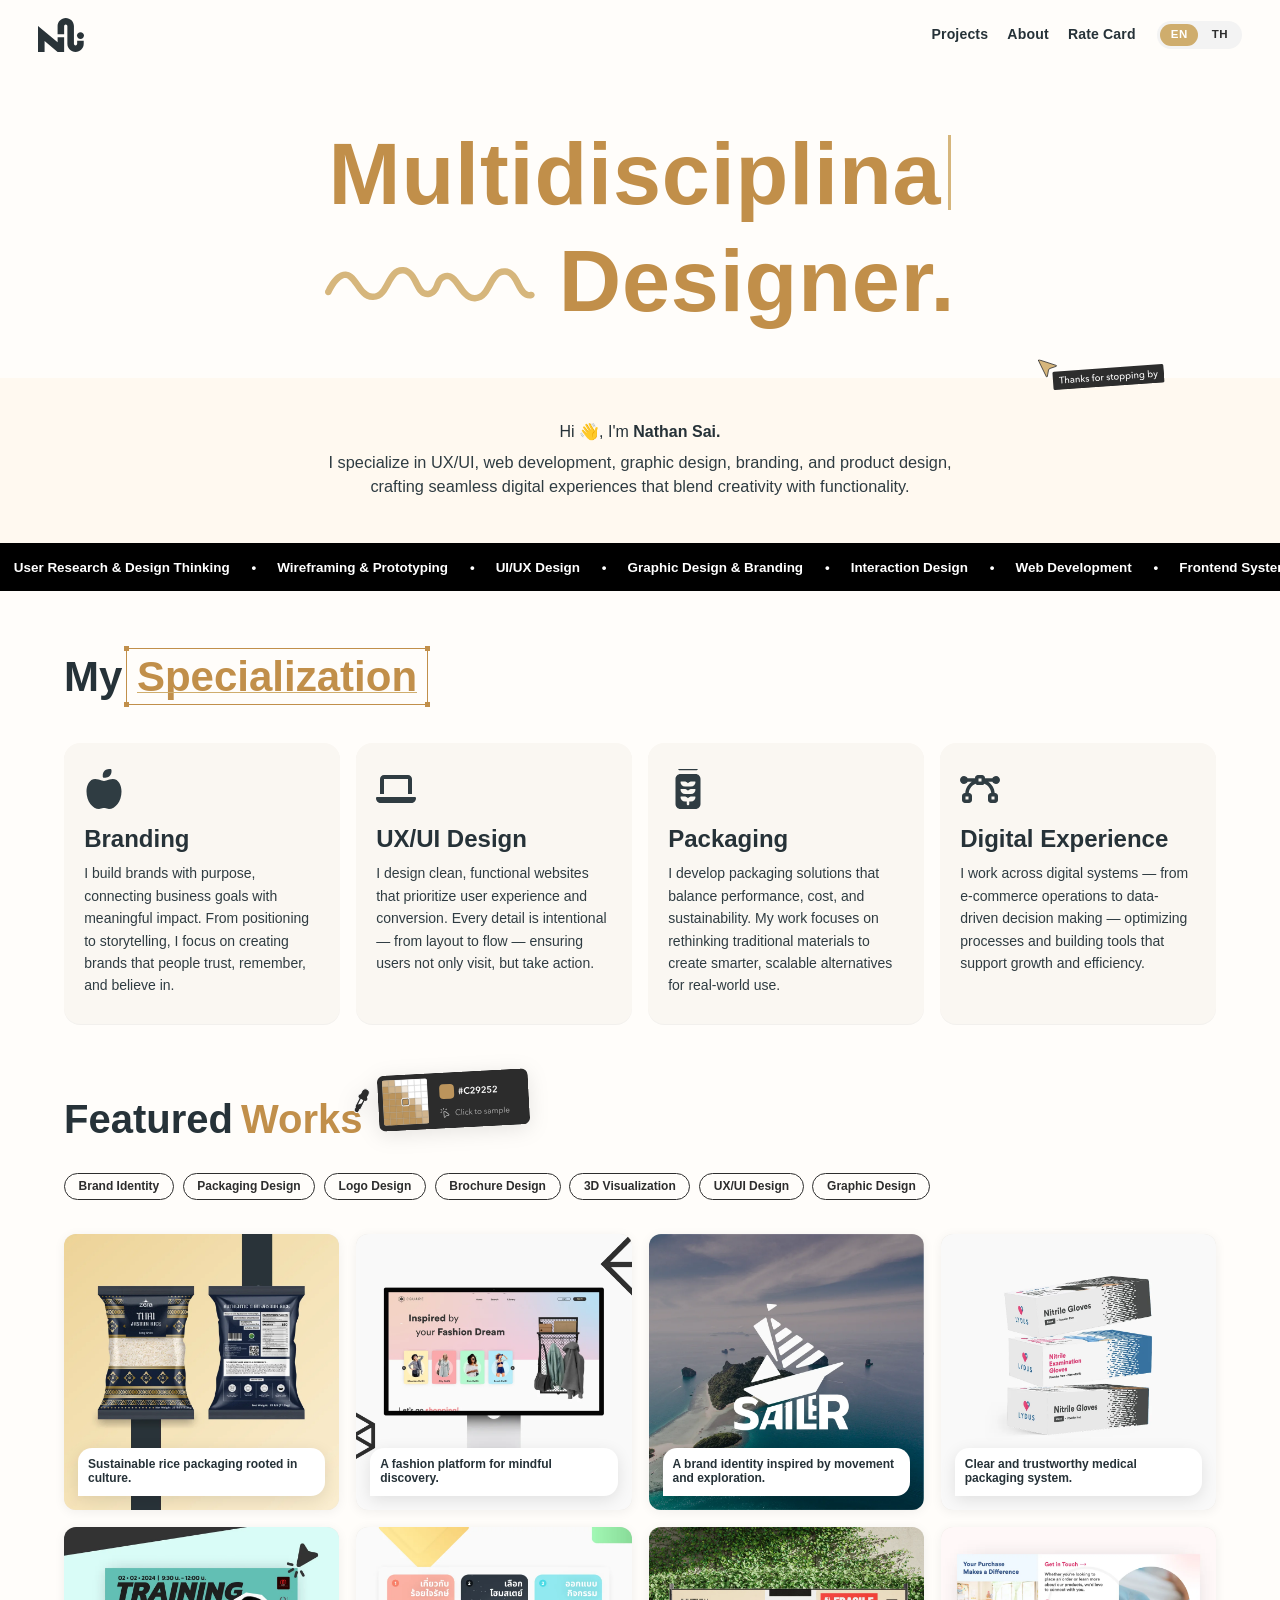
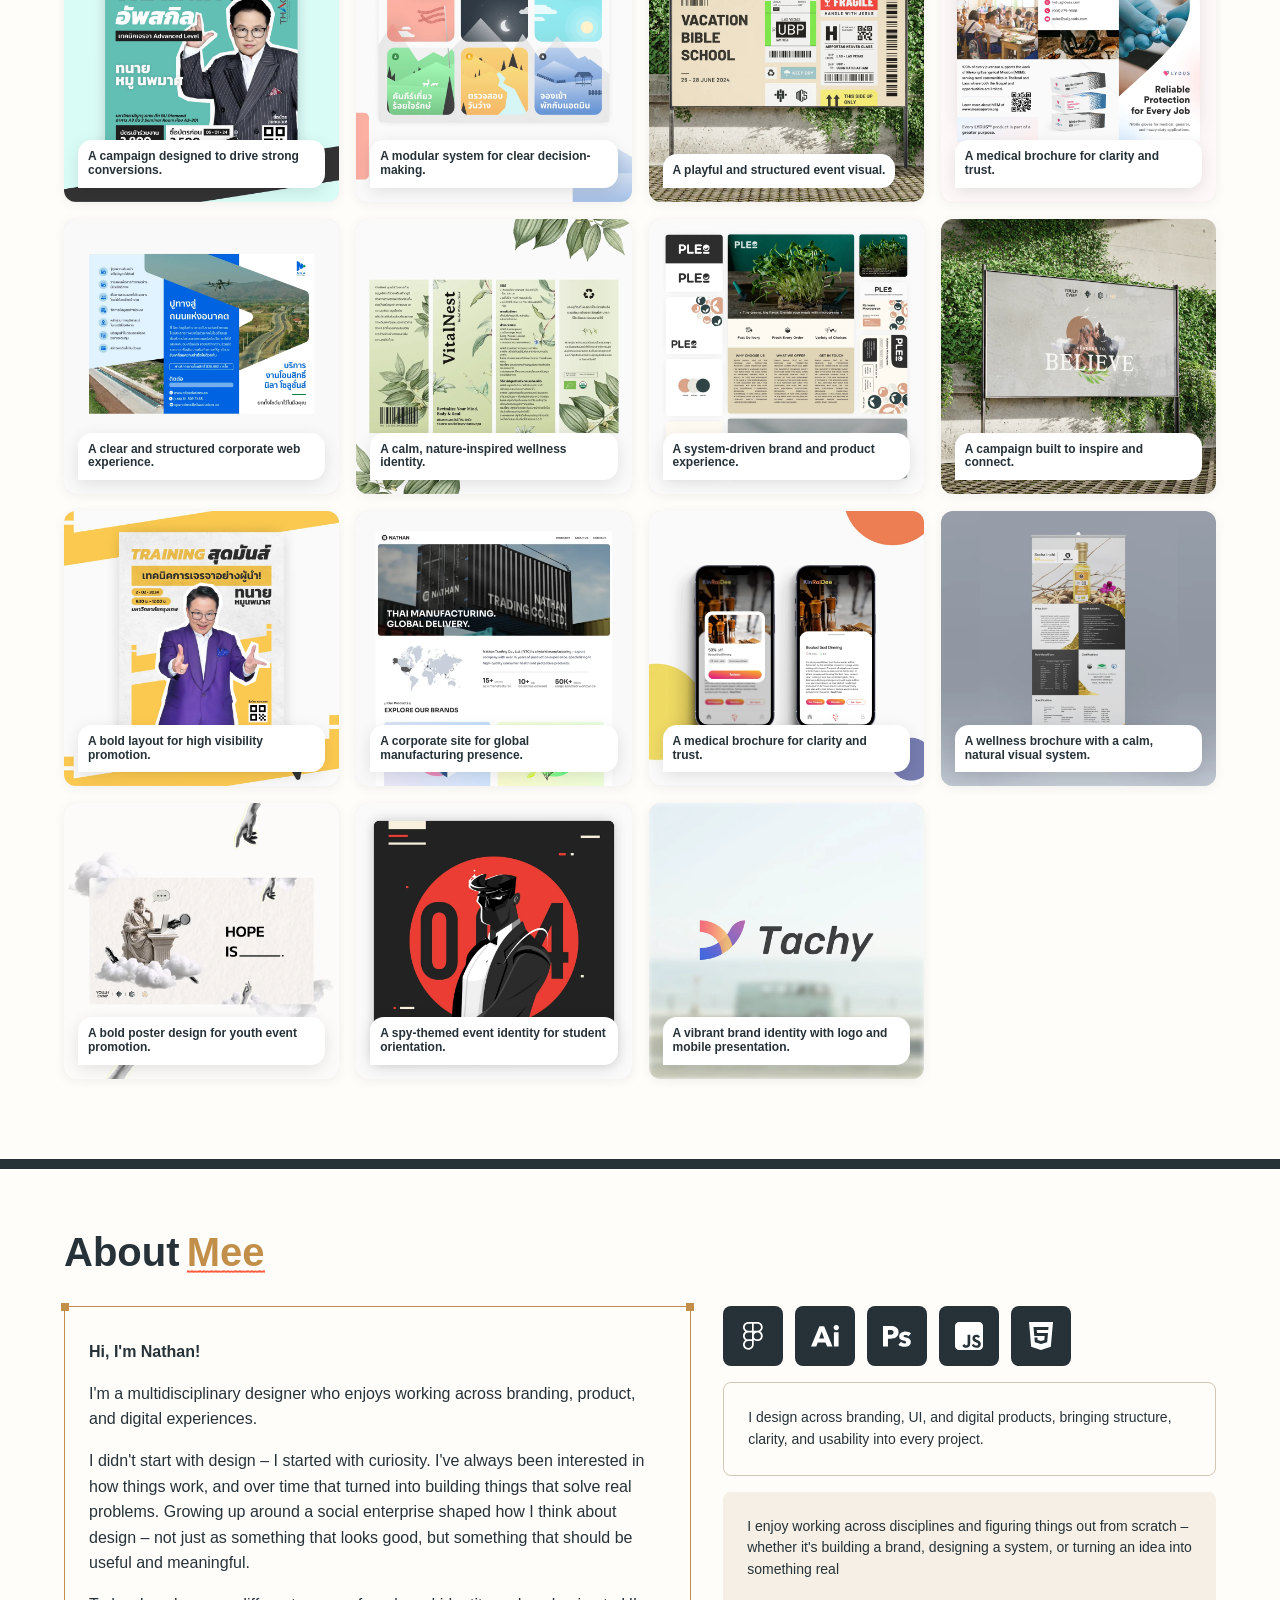
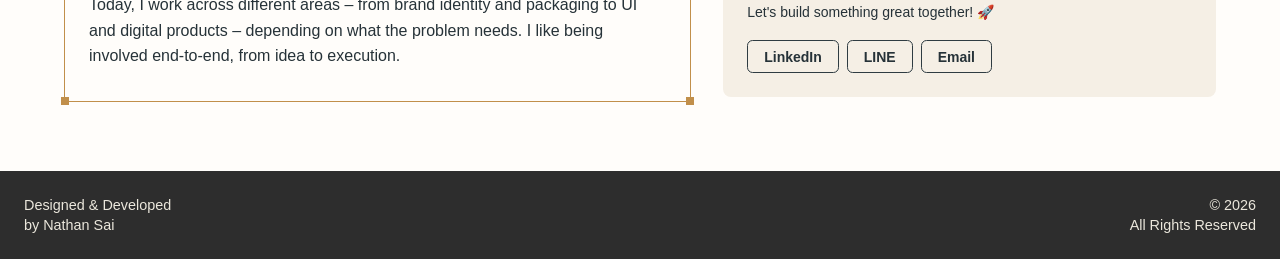
==== commit 0940ea15: "Add Featured Works projects 18–19 (BASCII 004, Tachy) with WebP assets." ====
--- a/index.html
+++ b/index.html
@@ -410,6 +410,40 @@
               <img src="assets/img/featured-img/img-17.webp" alt="Poster Design for Youth Camp project" />
               <div class="featured-work-bubble">
                 <span data-i18n-caption="17">A bold poster design for youth event promotion.</span>
+              </div>
+            </article>
+
+            <article
+              class="featured-work-card"
+              role="button"
+              tabindex="0"
+              data-project-index="18"
+              aria-haspopup="dialog"
+              aria-controls="featured-work-modal"
+              data-i18n-project-open
+              data-project-title="BASCII 004"
+              aria-label="Open project: BASCII 004"
+            >
+              <img src="assets/img/featured-img/img-18.webp" alt="BASCII 004 event identity project" />
+              <div class="featured-work-bubble">
+                <span data-i18n-caption="18">A spy-themed event identity for student orientation.</span>
+              </div>
+            </article>
+
+            <article
+              class="featured-work-card"
+              role="button"
+              tabindex="0"
+              data-project-index="19"
+              aria-haspopup="dialog"
+              aria-controls="featured-work-modal"
+              data-i18n-project-open
+              data-project-title="Tachy"
+              aria-label="Open project: Tachy"
+            >
+              <img src="assets/img/featured-img/img-19.webp" alt="Tachy brand identity project" />
+              <div class="featured-work-bubble">
+                <span data-i18n-caption="19">A vibrant brand identity with logo and mobile presentation.</span>
               </div>
             </article>
           </div>
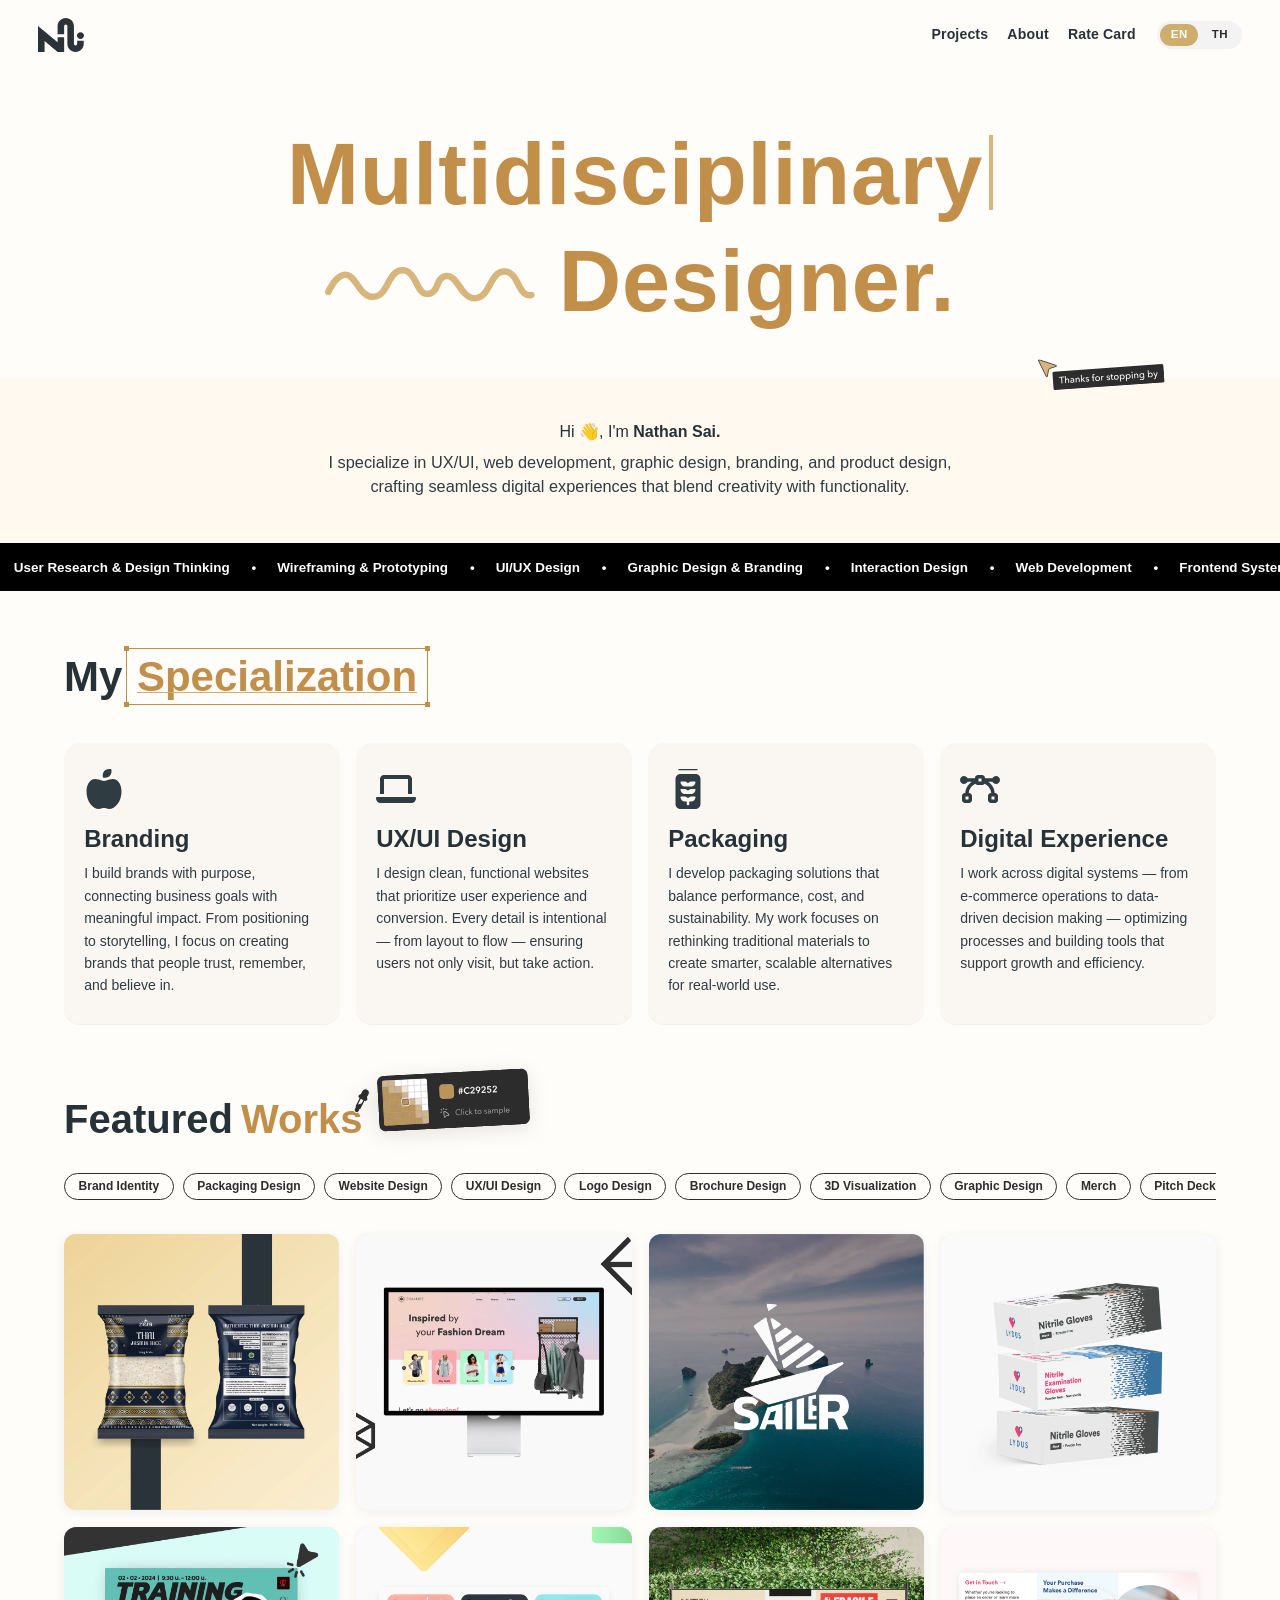
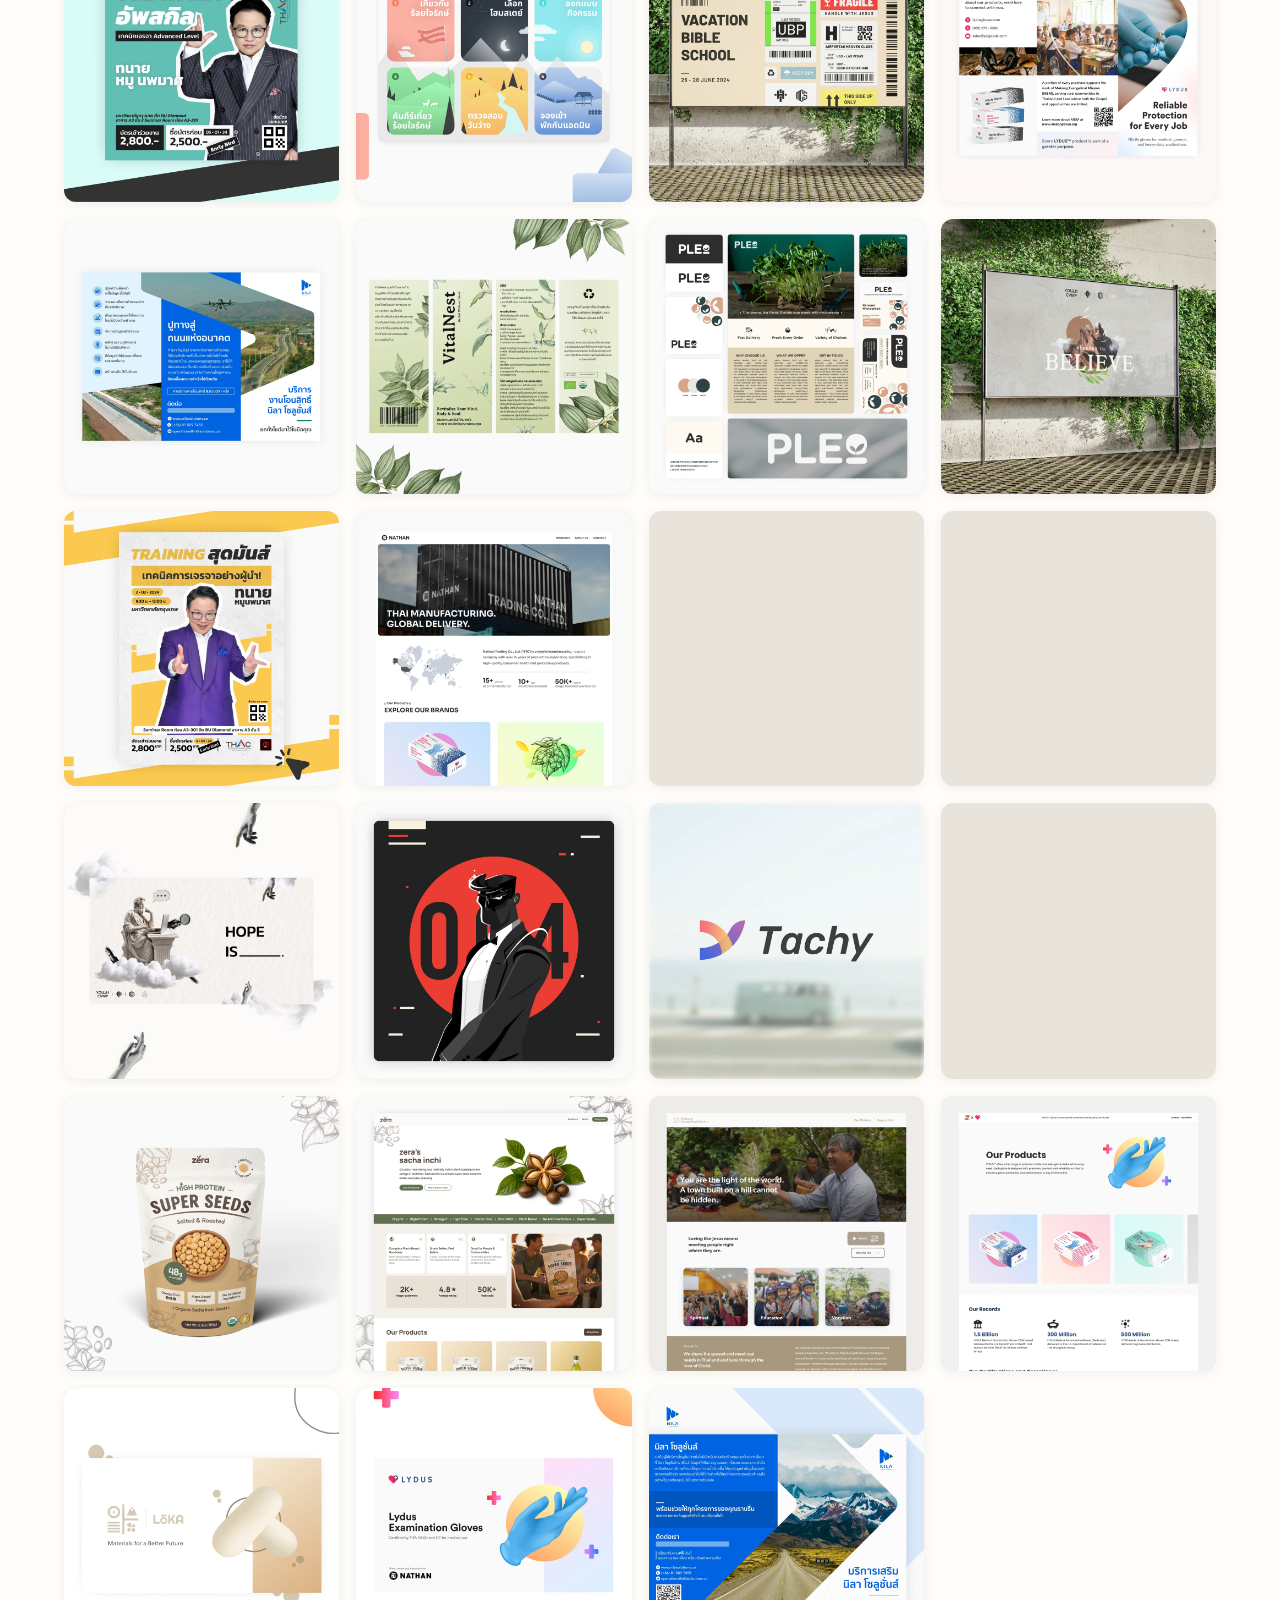
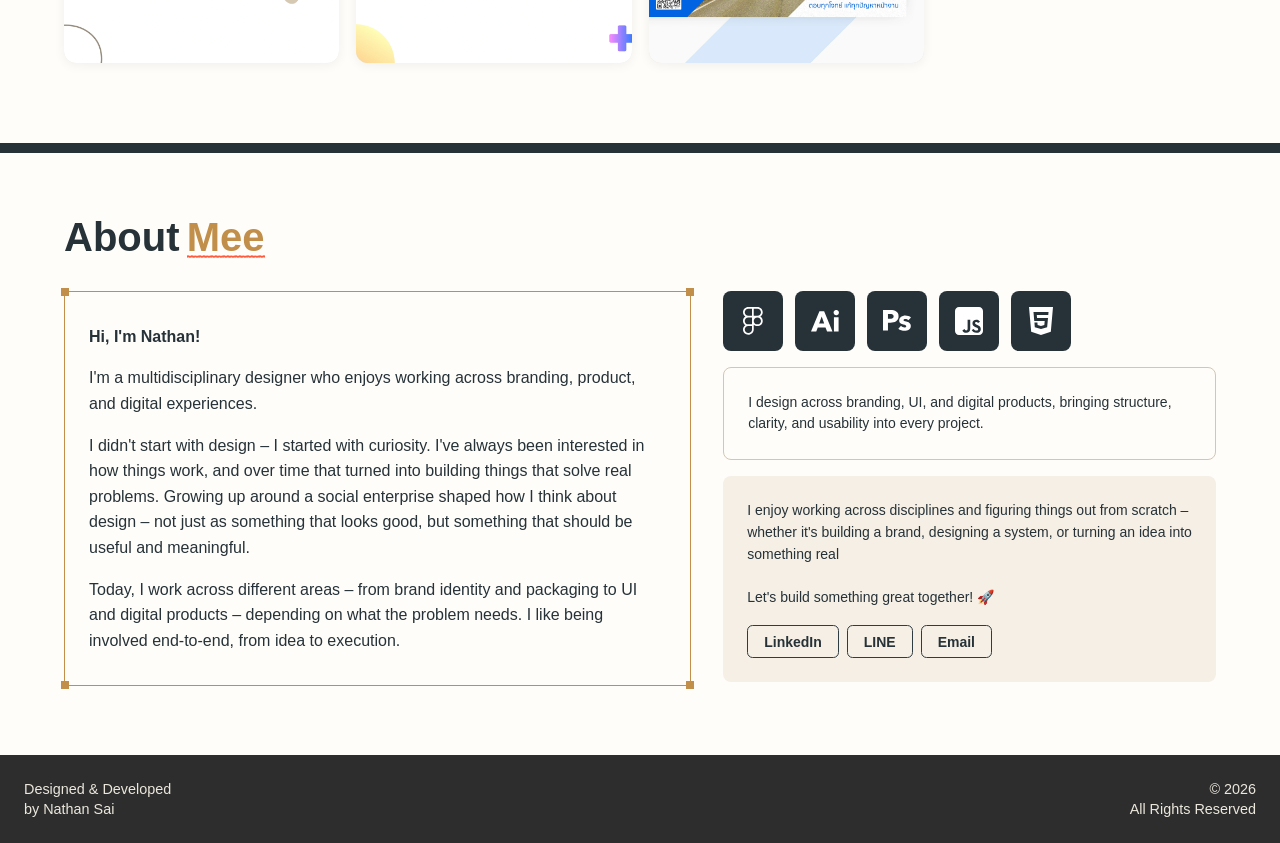
==== commit 1248fe44: "Add EN/TH i18n, projects 20-27, drag carousel, LINE Seed Sans TH, rate updates - Full EN/TH language" ====
--- a/index.html
+++ b/index.html
@@ -167,7 +167,7 @@
               aria-controls="featured-work-modal"
               data-i18n-project-open data-project-title="Zeragrains Packaging" aria-label="Open project: Zeragrains Packaging"
             >
-              <img src="assets/img/featured-img/img-1.webp" alt="Zeragrains packaging project" />
+              <img src="assets/img/featured-img/img-1.webp" alt="Zeragrains packaging project" loading="lazy" decoding="async" />
               <div class="featured-work-bubble">
                 <span data-i18n-caption="1">Sustainable rice packaging rooted in culture.</span>
               </div>
@@ -182,7 +182,7 @@
               aria-controls="featured-work-modal"
               data-i18n-project-open data-project-title="CQUARE Website" aria-label="Open project: CQUARE Website"
             >
-              <img src="assets/img/featured-img/img-2.webp" alt="CQUARE website project" />
+              <img src="assets/img/featured-img/img-2.webp" alt="CQUARE website project" loading="lazy" decoding="async" />
               <div class="featured-work-bubble">
                 <span data-i18n-caption="2">A fashion platform for mindful discovery.</span>
               </div>
@@ -197,7 +197,7 @@
               aria-controls="featured-work-modal"
               data-i18n-project-open data-project-title="Sailer Branding" aria-label="Open project: Sailer Branding"
             >
-              <img src="assets/img/featured-img/img-3.webp" alt="Sailer branding project" />
+              <img src="assets/img/featured-img/img-3.webp" alt="Sailer branding project" loading="lazy" decoding="async" />
               <div class="featured-work-bubble">
                 <span data-i18n-caption="3">A brand identity inspired by movement and exploration.</span>
               </div>
@@ -212,7 +212,7 @@
               aria-controls="featured-work-modal"
               data-i18n-project-open data-project-title="LYDUS Gloves Packaging" aria-label="Open project: LYDUS Gloves Packaging"
             >
-              <img src="assets/img/featured-img/img-4.webp" alt="LYDUS gloves packaging project" />
+              <img src="assets/img/featured-img/img-4.webp" alt="LYDUS gloves packaging project" loading="lazy" decoding="async" />
               <div class="featured-work-bubble">
                 <span data-i18n-caption="4">Clear and trustworthy medical packaging system.</span>
               </div>
@@ -227,7 +227,7 @@
               aria-controls="featured-work-modal"
               data-i18n-project-open data-project-title="Training Campaign" aria-label="Open project: Training Campaign"
             >
-              <img src="assets/img/featured-img/img-5.webp" alt="Training campaign project" />
+              <img src="assets/img/featured-img/img-5.webp" alt="Training campaign project" loading="lazy" decoding="async" />
               <div class="featured-work-bubble">
                 <span data-i18n-caption="5">A campaign designed to drive strong conversions.</span>
               </div>
@@ -242,7 +242,7 @@
               aria-controls="featured-work-modal"
               data-i18n-project-open data-project-title="UI Card System" aria-label="Open project: UI Card System"
             >
-              <img src="assets/img/featured-img/img-6.webp" alt="UI card system project" />
+              <img src="assets/img/featured-img/img-6.webp" alt="UI card system project" loading="lazy" decoding="async" />
               <div class="featured-work-bubble">
                 <span data-i18n-caption="6">A modular system for clear decision-making.</span>
               </div>
@@ -257,7 +257,7 @@
               aria-controls="featured-work-modal"
               data-i18n-project-open data-project-title="Vacation Bible School Poster" aria-label="Open project: Vacation Bible School Poster"
             >
-              <img src="assets/img/featured-img/img-7.webp" alt="Vacation Bible School poster project" />
+              <img src="assets/img/featured-img/img-7.webp" alt="Vacation Bible School poster project" loading="lazy" decoding="async" />
               <div class="featured-work-bubble">
                 <span data-i18n-caption="7">A playful and structured event visual.</span>
               </div>
@@ -272,7 +272,7 @@
               aria-controls="featured-work-modal"
               data-i18n-project-open data-project-title="Medical Brochure" aria-label="Open project: Medical Brochure"
             >
-              <img src="assets/img/featured-img/img-8.webp" alt="Medical brochure project" />
+              <img src="assets/img/featured-img/img-8.webp" alt="Medical brochure project" loading="lazy" decoding="async" />
               <div class="featured-work-bubble">
                 <span data-i18n-caption="8">A medical brochure for clarity and trust.</span>
               </div>
@@ -287,7 +287,7 @@
               aria-controls="featured-work-modal"
               data-i18n-project-open data-project-title="Infrastructure Website" aria-label="Open project: Infrastructure Website"
             >
-              <img src="assets/img/featured-img/img-9.webp" alt="Infrastructure website project" />
+              <img src="assets/img/featured-img/img-9.webp" alt="Infrastructure website project" loading="lazy" decoding="async" />
               <div class="featured-work-bubble">
                 <span data-i18n-caption="9">A clear and structured corporate web experience.</span>
               </div>
@@ -302,7 +302,7 @@
               aria-controls="featured-work-modal"
               data-i18n-project-open data-project-title="VitalNest Branding" aria-label="Open project: VitalNest Branding"
             >
-              <img src="assets/img/featured-img/img-10.webp" alt="VitalNest branding project" />
+              <img src="assets/img/featured-img/img-10.webp" alt="VitalNest branding project" loading="lazy" decoding="async" />
               <div class="featured-work-bubble">
                 <span data-i18n-caption="10">A calm, nature-inspired wellness identity.</span>
               </div>
@@ -317,7 +317,7 @@
               aria-controls="featured-work-modal"
               data-i18n-project-open data-project-title="PLE Project" aria-label="Open project: PLE Project"
             >
-              <img src="assets/img/featured-img/img-11.webp" alt="PLE project" />
+              <img src="assets/img/featured-img/img-11.webp" alt="PLE project" loading="lazy" decoding="async" />
               <div class="featured-work-bubble">
                 <span data-i18n-caption="11">A system-driven brand and product experience.</span>
               </div>
@@ -332,7 +332,7 @@
               aria-controls="featured-work-modal"
               data-i18n-project-open data-project-title="Believe Campaign" aria-label="Open project: Believe Campaign"
             >
-              <img src="assets/img/featured-img/img-12.webp" alt="Believe campaign project" />
+              <img src="assets/img/featured-img/img-12.webp" alt="Believe campaign project" loading="lazy" decoding="async" />
               <div class="featured-work-bubble">
                 <span data-i18n-caption="12">A campaign built to inspire and connect.</span>
               </div>
@@ -347,7 +347,7 @@
               aria-controls="featured-work-modal"
               data-i18n-project-open data-project-title="Training Poster" aria-label="Open project: Training Poster"
             >
-              <img src="assets/img/featured-img/img-13.webp" alt="Training poster project" />
+              <img src="assets/img/featured-img/img-13.webp" alt="Training poster project" loading="lazy" decoding="async" />
               <div class="featured-work-bubble">
                 <span data-i18n-caption="13">A bold layout for high visibility promotion.</span>
               </div>
@@ -362,7 +362,7 @@
               aria-controls="featured-work-modal"
               data-i18n-project-open data-project-title="Nathan Trading Website" aria-label="Open project: Nathan Trading Website"
             >
-              <img src="assets/img/featured-img/img-14.webp" alt="Nathan Trading website project" />
+              <img src="assets/img/featured-img/img-14.webp" alt="Nathan Trading website project" loading="lazy" decoding="async" />
               <div class="featured-work-bubble">
                 <span data-i18n-caption="14">A corporate site for global manufacturing presence.</span>
               </div>
@@ -377,7 +377,7 @@
               aria-controls="featured-work-modal"
               data-i18n-project-open data-project-title="Medical Brochure" aria-label="Open project: Medical Brochure"
             >
-              <img src="assets/img/featured-img/img-15.webp" alt="Medical brochure project" />
+              <img src="assets/img/featured-img/img-15.webp" alt="Medical brochure project" loading="lazy" decoding="async" />
               <div class="featured-work-bubble">
                 <span data-i18n-caption="15">A medical brochure for clarity and trust.</span>
               </div>
@@ -392,7 +392,7 @@
               aria-controls="featured-work-modal"
               data-i18n-project-open data-project-title="Zera Brochure" aria-label="Open project: Zera Brochure"
             >
-              <img src="assets/img/featured-img/img-16.webp" alt="Zera Brochure project" />
+              <img src="assets/img/featured-img/img-16.webp" alt="Zera Brochure project" loading="lazy" decoding="async" />
               <div class="featured-work-bubble">
                 <span data-i18n-caption="16">A wellness brochure with a calm, natural visual system.</span>
               </div>
@@ -407,7 +407,7 @@
               aria-controls="featured-work-modal"
               data-i18n-project-open data-project-title="Poster Design for Youth Camp" aria-label="Open project: Poster Design for Youth Camp"
             >
-              <img src="assets/img/featured-img/img-17.webp" alt="Poster Design for Youth Camp project" />
+              <img src="assets/img/featured-img/img-17.webp" alt="Poster Design for Youth Camp project" loading="lazy" decoding="async" />
               <div class="featured-work-bubble">
                 <span data-i18n-caption="17">A bold poster design for youth event promotion.</span>
               </div>
@@ -424,7 +424,7 @@
               data-project-title="BASCII 004"
               aria-label="Open project: BASCII 004"
             >
-              <img src="assets/img/featured-img/img-18.webp" alt="BASCII 004 event identity project" />
+              <img src="assets/img/featured-img/img-18.webp" alt="BASCII 004 event identity project" loading="lazy" decoding="async" />
               <div class="featured-work-bubble">
                 <span data-i18n-caption="18">A spy-themed event identity for student orientation.</span>
               </div>
@@ -441,9 +441,145 @@
               data-project-title="Tachy"
               aria-label="Open project: Tachy"
             >
-              <img src="assets/img/featured-img/img-19.webp" alt="Tachy brand identity project" />
+              <img src="assets/img/featured-img/img-19.webp" alt="Tachy brand identity project" loading="lazy" decoding="async" />
               <div class="featured-work-bubble">
                 <span data-i18n-caption="19">A vibrant brand identity with logo and mobile presentation.</span>
+              </div>
+            </article>
+
+            <article
+              class="featured-work-card"
+              role="button"
+              tabindex="0"
+              data-project-index="20"
+              aria-haspopup="dialog"
+              aria-controls="featured-work-modal"
+              data-i18n-project-open
+              data-project-title="Event Merchandise Design"
+              aria-label="Open project: Event Merchandise Design"
+            >
+              <img src="assets/img/featured-img/img-20.webp" alt="Event merchandise design" loading="lazy" decoding="async" />
+              <div class="featured-work-bubble">
+                <span data-i18n-caption="20">Event merchandise design created for a community event.</span>
+              </div>
+            </article>
+
+            <article
+              class="featured-work-card"
+              role="button"
+              tabindex="0"
+              data-project-index="21"
+              aria-haspopup="dialog"
+              aria-controls="featured-work-modal"
+              data-i18n-project-open
+              data-project-title="zera Packaging Design"
+              aria-label="Open project: zera Packaging Design"
+            >
+              <img src="assets/img/featured-img/img-21.webp" alt="zera packaging design" loading="lazy" decoding="async" />
+              <div class="featured-work-bubble">
+                <span data-i18n-caption="21">Packaging design for zera natural food products.</span>
+              </div>
+            </article>
+
+            <article
+              class="featured-work-card"
+              role="button"
+              tabindex="0"
+              data-project-index="22"
+              aria-haspopup="dialog"
+              aria-controls="featured-work-modal"
+              data-i18n-project-open
+              data-project-title="zera Website"
+              aria-label="Open project: zera Website"
+            >
+              <img src="assets/img/featured-img/img-22.webp" alt="zera website design" loading="lazy" decoding="async" />
+              <div class="featured-work-bubble">
+                <span data-i18n-caption="22">Live brand and product website for zera.</span>
+              </div>
+            </article>
+
+            <article
+              class="featured-work-card"
+              role="button"
+              tabindex="0"
+              data-project-index="23"
+              aria-haspopup="dialog"
+              aria-controls="featured-work-modal"
+              data-i18n-project-open
+              data-project-title="Mekong Website"
+              aria-label="Open project: Mekong Website"
+            >
+              <img src="assets/img/featured-img/img-23.webp" alt="Mekong website design" loading="lazy" decoding="async" />
+              <div class="featured-work-bubble">
+                <span data-i18n-caption="23">Live website for Mekong Evangelical organization.</span>
+              </div>
+            </article>
+
+            <article
+              class="featured-work-card"
+              role="button"
+              tabindex="0"
+              data-project-index="24"
+              aria-haspopup="dialog"
+              aria-controls="featured-work-modal"
+              data-i18n-project-open
+              data-project-title="LYDUS Gloves Website"
+              aria-label="Open project: LYDUS Gloves Website"
+            >
+              <img src="assets/img/featured-img/img-24.webp" alt="LYDUS Gloves website design" loading="lazy" decoding="async" />
+              <div class="featured-work-bubble">
+                <span data-i18n-caption="24">Live B2B website for LYDUS Gloves.</span>
+              </div>
+            </article>
+
+            <article
+              class="featured-work-card"
+              role="button"
+              tabindex="0"
+              data-project-index="25"
+              aria-haspopup="dialog"
+              aria-controls="featured-work-modal"
+              data-i18n-project-open
+              data-project-title="Startup Pitch Deck"
+              aria-label="Open project: Startup Pitch Deck"
+            >
+              <img src="assets/img/featured-img/img-25.webp" alt="startup pitch deck design" loading="lazy" decoding="async" />
+              <div class="featured-work-bubble">
+                <span data-i18n-caption="25">Startup pitch deck focused on story, market, and strategy.</span>
+              </div>
+            </article>
+
+            <article
+              class="featured-work-card"
+              role="button"
+              tabindex="0"
+              data-project-index="26"
+              aria-haspopup="dialog"
+              aria-controls="featured-work-modal"
+              data-i18n-project-open
+              data-project-title="LYDUS Brand Pitch Deck"
+              aria-label="Open project: LYDUS Brand Pitch Deck"
+            >
+              <img src="assets/img/featured-img/img-26.webp" alt="LYDUS brand pitch deck design" loading="lazy" decoding="async" />
+              <div class="featured-work-bubble">
+                <span data-i18n-caption="26">Brand pitch deck for LYDUS sales and partnerships.</span>
+              </div>
+            </article>
+
+            <article
+              class="featured-work-card"
+              role="button"
+              tabindex="0"
+              data-project-index="27"
+              aria-haspopup="dialog"
+              aria-controls="featured-work-modal"
+              data-i18n-project-open
+              data-project-title="NILA Solutions Brochure"
+              aria-label="Open project: NILA Solutions Brochure"
+            >
+              <img src="assets/img/featured-img/img-27.webp" alt="NILA Solutions construction services brochure design" loading="lazy" decoding="async" />
+              <div class="featured-work-bubble">
+                <span data-i18n-caption="27">Brochure design for construction service communication.</span>
               </div>
             </article>
           </div>
@@ -588,6 +724,15 @@
           <div class="featured-modal__body featured-modal__content">
             <h2 id="featured-modal-title" class="featured-modal__title"></h2>
             <p class="featured-modal__description" data-featured-description></p>
+            <a
+              class="featured-modal__cta"
+              data-featured-link
+              data-i18n="modal.visitWebsite"
+              target="_blank"
+              rel="noopener noreferrer"
+              hidden
+              >Visit Website</a
+            >
             <ul class="featured-modal__tags" data-featured-tags></ul>
           </div>
         </div>
--- a/css/styles.css
+++ b/css/styles.css
@@ -28,6 +28,46 @@
     url("assets/font/metropolis/Metropolis-Bold.otf") format("opentype");
   font-style: normal;
   font-weight: 700;
+  font-display: swap;
+}
+
+@font-face {
+  font-family: "LINE Seed Sans TH";
+  src: url("assets/font/LINE%20Seeds%20Sans%20TH/LINESeedSansTH_W_Th.woff") format("woff");
+  font-style: normal;
+  font-weight: 300;
+  font-display: swap;
+}
+
+@font-face {
+  font-family: "LINE Seed Sans TH";
+  src: url("assets/font/LINE%20Seeds%20Sans%20TH/LINESeedSansTH_W_Rg.woff") format("woff");
+  font-style: normal;
+  font-weight: 400;
+  font-display: swap;
+}
+
+@font-face {
+  font-family: "LINE Seed Sans TH";
+  src: url("assets/font/LINE%20Seeds%20Sans%20TH/LINESeedSansTH_W_Bd.woff") format("woff");
+  font-style: normal;
+  font-weight: 700;
+  font-display: swap;
+}
+
+@font-face {
+  font-family: "LINE Seed Sans TH";
+  src: url("assets/font/LINE%20Seeds%20Sans%20TH/LINESeedSansTH_W_XBd.woff") format("woff");
+  font-style: normal;
+  font-weight: 800;
+  font-display: swap;
+}
+
+@font-face {
+  font-family: "LINE Seed Sans TH";
+  src: url("assets/font/LINE%20Seeds%20Sans%20TH/LINESeedSansTH_W_He.woff") format("woff");
+  font-style: normal;
+  font-weight: 900;
   font-display: swap;
 }
 
@@ -43,7 +83,7 @@
   --gold-soft: #cfad6d;
   --line: #d2c7b2;
   --font-english: "Metropolis", "Avenir Next", "Avenir", "Helvetica Neue", Arial, sans-serif;
-  --font-thai: "Noto Sans Thai", var(--font-english);
+  --font-thai: "LINE Seed Sans TH", "Noto Sans Thai", var(--font-english);
   --font-main: var(--font-english);
 
   /* Type scale (rem; responsiveness via html font-size + breakpoint overrides) */
@@ -848,6 +888,7 @@
   color: #2d2d2d;
   border-radius: 999px;
   padding: 0.42rem 0.85rem;
+  font-family: var(--font-main);
   font-size: var(--font-size-xs);
   font-weight: 600;
   line-height: 1;
@@ -926,20 +967,7 @@
 }
 
 .featured-work-bubble {
-  position: absolute;
-  bottom: 0.875rem;
-  left: 0.875rem;
-  z-index: 2;
-  max-width: calc(100% - 1.75rem);
-  padding: 0.625rem;
-  border-radius: 0.875rem 0.875rem 0.875rem 0;
-  background: #fff;
-  color: var(--ink);
-  font-family: var(--font-main);
-  font-size: var(--font-size-xs);
-  line-height: var(--line-tight);
-  font-weight: 600;
-  box-shadow: 0 0.25rem 1rem rgb(0 0 0 / 10%);
+  display: none;
 }
 
 @media (max-width: 1200px) {
@@ -1154,6 +1182,25 @@
   width: 100%;
   height: 100%;
   overflow: hidden;
+  cursor: grab;
+  touch-action: pan-y;
+  user-select: none;
+  -webkit-user-select: none;
+}
+
+.featured-modal__viewport.is-dragging {
+  cursor: grabbing;
+}
+
+.featured-modal.is-single .featured-modal__viewport {
+  cursor: default;
+  touch-action: auto;
+}
+
+.featured-modal__slide img {
+  -webkit-user-drag: none;
+  user-select: none;
+  -webkit-user-select: none;
 }
 
 .featured-modal__track {
@@ -1355,8 +1402,8 @@
   position: static;
   display: flex;
   flex-wrap: wrap;
-  gap: 0.5rem;
-  margin: 0.65rem 0 0;
+  gap: 0.25rem;
+  margin: 0;
   padding: 0;
   list-style: none;
   flex-shrink: 0;
@@ -1371,13 +1418,48 @@
   padding: 0.2rem 0.65rem 0.1rem;
   border-radius: 999px;
   background: transparent;
-  font-size: var(--font-size-xs);
-  font-weight: 600;
+  font-size: 0.72rem;
+  font-weight: 500;
   color: var(--gold-soft);
   border: 1px solid var(--gold-soft);
   overflow-wrap: anywhere;
   word-break: normal;
   box-sizing: border-box;
+}
+
+.featured-modal__cta[hidden] {
+  display: none !important;
+}
+
+.featured-modal__cta {
+  display: inline-flex;
+  align-items: center;
+  justify-content: center;
+  align-self: flex-start;
+  margin-top: 0.85rem;
+  margin-bottom: 0.35rem;
+  padding: 0.575rem 0.85rem 0.4rem;
+  border-radius: 999px;
+  background: var(--gold);
+  color: #fff;
+  font-family: var(--font-main);
+  font-size: 0.7rem;
+  font-weight: 500;
+  line-height: 1;
+  letter-spacing: 0.02em;
+  text-decoration: none;
+  transition:
+    background-color 0.2s ease,
+    transform 0.2s ease;
+}
+
+.featured-modal__cta:hover {
+  background: #a87834;
+}
+
+.featured-modal__cta:focus-visible {
+  outline: 2px solid var(--gold-soft);
+  outline-offset: 2px;
 }
 
 body.featured-modal-open {
